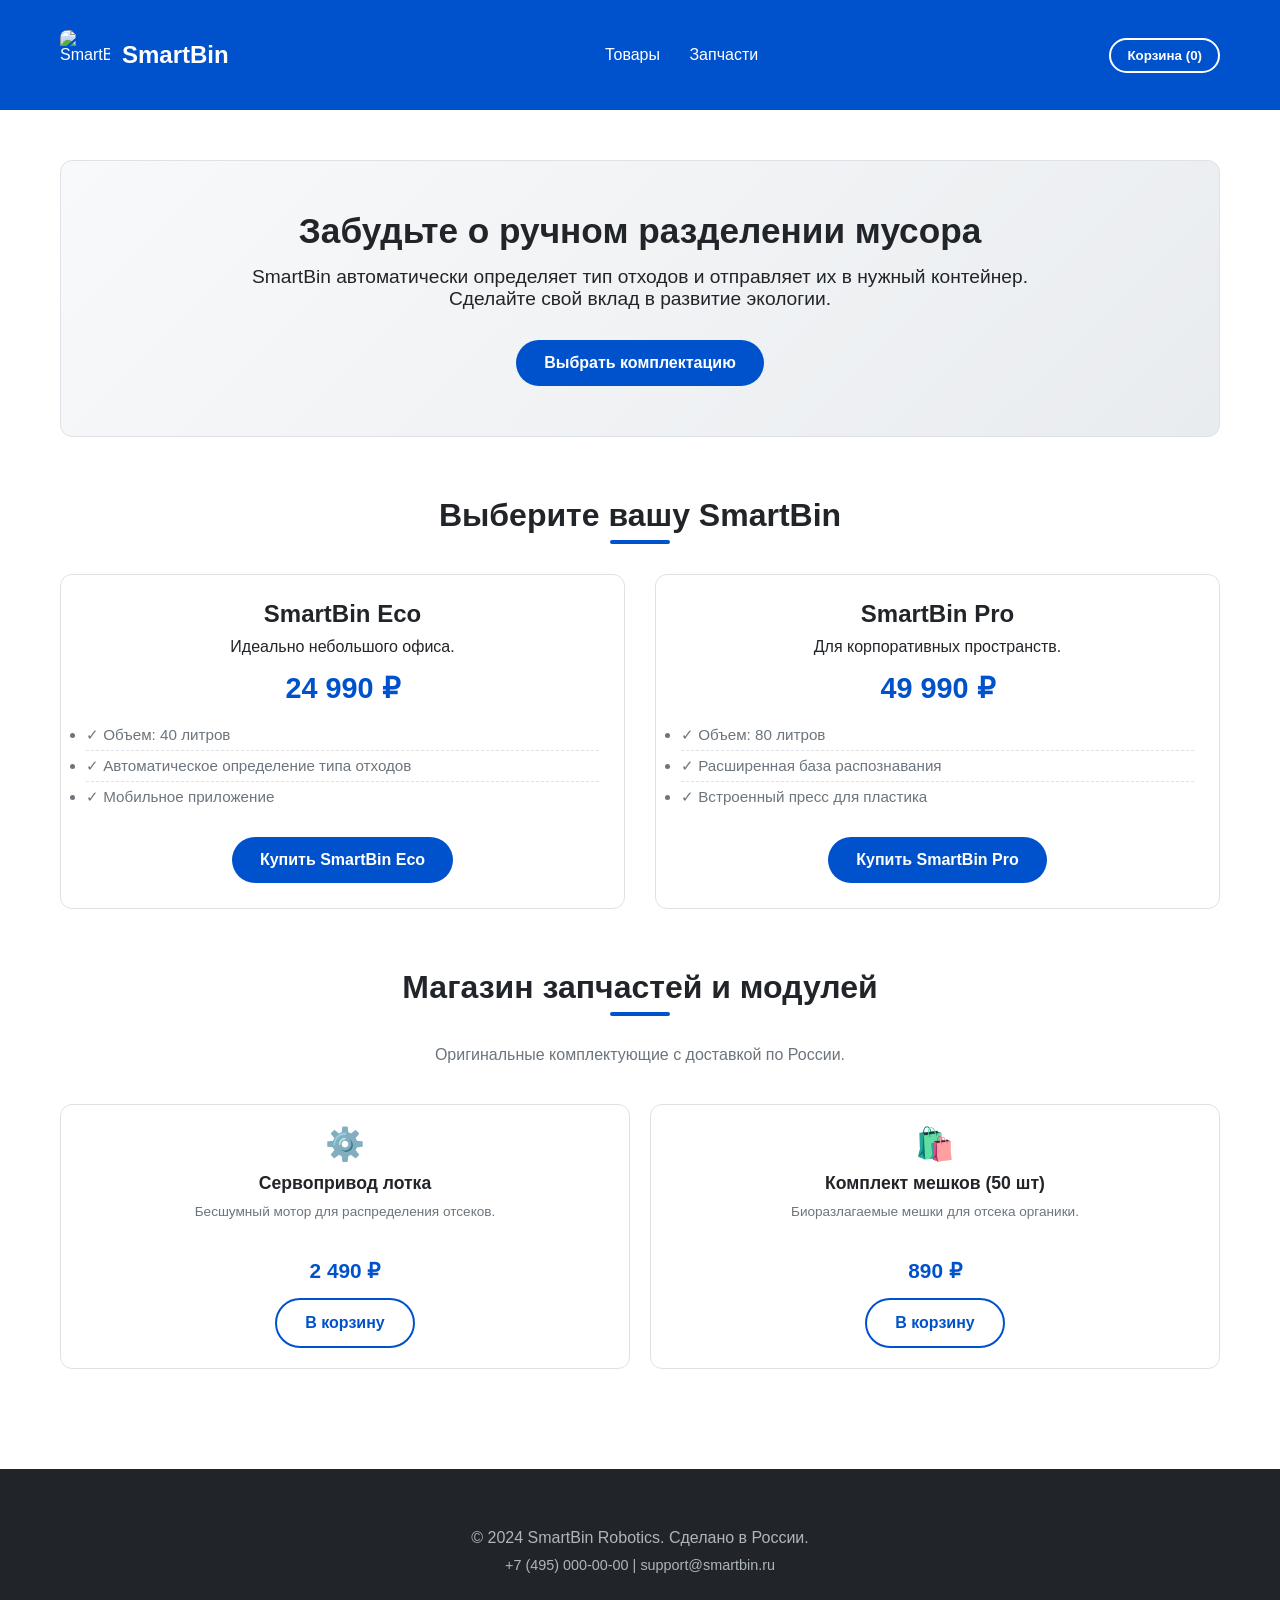
==== index.html @ 67f61b19 "Update index.html" ====
<!DOCTYPE html>
<html lang="ru">
<head>
    <meta charset="UTF-8">
    <meta name="viewport" content="width=device-width, initial-scale=1.0">
    <title>SmartBin — Умная мусорка с автоматической сортировкой</title>
    <style>
        :root {
            --primary: #0052cc;
            --primary-dark: #003a8c;
            --bg-light: #f8f9fa;
            --text-dark: #212529;
            --text-muted: #6c757d;
            --border: #dee2e6;
            --radius: 12px;
            --danger: #dc3545;
        }

        * { box-sizing: border-box; margin: 0; padding: 0; }
        body { font-family: -apple-system, BlinkMacSystemFont, "Segoe UI", Roboto, sans-serif; background-color: #fff; color: var(--text-dark); }
        .container { max-width: 1200px; margin: 0 auto; padding: 20px; }
        
        header { background-color: var(--primary); color: white; padding: 10px 0; position: sticky; top: 0; z-index: 100; }
        header .header-inner { display: flex; justify-content: space-between; align-items: center; }
        header h1 { font-size: 1.5rem; margin: 0; }
        .nav-links a { color: white; text-decoration: none; margin-left: 25px; font-weight: 500; transition: opacity 0.3s; }
        .nav-links a:hover { opacity: 0.8; }
        .btn-cart { background: none; border: 2px solid white; color: white; padding: 8px 16px; border-radius: 50px; cursor: pointer; font-weight: bold; }
        .btn-cart:hover { background: rgba(255,255,255,0.1); }

        .hero { background: linear-gradient(135deg, var(--bg-light) 0%, #e9ecef 100%); border-radius: var(--radius); padding: 50px 30px; text-align: center; margin: 30px 0; border: 1px solid var(--border); }
        .hero h2 { font-size: 2.2rem; margin-bottom: 15px; }
        .hero p { font-size: 1.2rem; color: var(--text-dark); max-width: 800px; margin: 0 auto 30px; }

        .btn { display: inline-block; padding: 14px 28px; background-color: var(--primary); color: white; text-decoration: none; border-radius: 50px; font-weight: bold; font-size: 1rem; transition: background-color 0.3s; border: none; cursor: pointer; }
        .btn:hover { background-color: var(--primary-dark); }
        .btn-outline { background-color: transparent; border: 2px solid var(--primary); color: var(--primary); }
        .btn-outline:hover { background-color: var(--primary); color: white; }

        .section-title { text-align: center; font-size: 2rem; margin: 60px 0 40px; position: relative; }
        .section-title::after { content: ''; position: absolute; bottom: -10px; left: 50%; transform: translateX(-50%); width: 60px; height: 4px; background-color: var(--primary); border-radius: 2px; }

        .products-grid { display: grid; grid-template-columns: repeat(auto-fit, minmax(300px, 1fr)); gap: 30px; }
        .product-card { border: 1px solid var(--border); border-radius: var(--radius); padding: 25px; text-align: center; transition: transform 0.3s, box-shadow 0.3s; background-color: #fff; }
        .product-card:hover { transform: translateY(-5px); box-shadow: 0 10px 20px rgba(0,0,0,0.08); }
        .product-card h3 { font-size: 1.5rem; margin-bottom: 10px; color: var(--text-dark); }
        .price { font-size: 1.8rem; font-weight: bold; color: var(--primary); margin: 15px 0; }
        .features { text-align: left; margin-bottom: 25px; color: var(--text-muted); }
        .features li { padding: 6px 0; border-bottom: 1px dashed var(--border); font-size: 0.95rem; }
        .features li:last-child { border-bottom: none; }

        .parts-grid { display: grid; grid-template-columns: repeat(auto-fit, minmax(200px, 1fr)); gap: 20px; margin-top: 20px; }
        .part-item { border: 1px solid var(--border); border-radius: var(--radius); padding: 20px; text-align: center; background-color: #fff; transition: transform 0.3s; }
        .part-item:hover { transform: translateY(-3px); }
        .part-item h4 { font-size: 1.1rem; margin-bottom: 10px; color: var(--text-dark); }
        .part-item p { font-size: 0.85rem; color: var(--text-muted); min-height: 40px; }
        .part-item .price { font-size: 1.3rem; margin: 15px 0; }

        /* --- СТИЛИ КОРЗИНЫ --- */
        .cart-overlay { position: fixed; top: 0; left: 0; width: 100%; height: 100%; background: rgba(0,0,0,0.6); backdrop-filter: blur(5px); display: none; align-items: center; justify-content: center; z-index: 2000; padding: 20px; }
        .cart-modal { background: #fff; width: 100%; max-width: 900px; border-radius: var(--radius); max-height: 90vh; overflow-y: auto; display: flex; flex-direction: column; }
        .cart-header { display: flex; justify-content: space-between; align-items: center; padding: 20px 30px; border-bottom: 1px solid var(--border); }
        .cart-header h2 { margin: 0; font-size: 1.5rem; }
        .close-cart { background: none; border: none; font-size: 1.8rem; cursor: pointer; color: var(--text-muted); line-height: 1; }

        .cart-items { padding: 0 30px; }
        .cart-item { display: flex; align-items: center; padding: 20px 0; border-bottom: 1px solid var(--border); gap: 20px; }
        .item-image { width: 70px; height: 70px; background: var(--bg-light); border-radius: 8px; flex-shrink: 0; display: flex; align-items: center; justify-content: center; font-size: 1.5rem; }
        .item-details { flex-grow: 1; min-width: 0; }
        .item-title { font-size: 1.1rem; font-weight: 600; margin-bottom: 5px; color: var(--text-dark); }
        .item-controls { display: flex; align-items: center; gap: 10px; margin-top: 10px; }
        .qty-btn { width: 30px; height: 30px; border: 1px solid var(--border); background: #fff; border-radius: 50%; cursor: pointer; font-size: 1.1rem; }
        .qty-input { width: 50px; text-align: center; border: 1px solid var(--border); border-radius: 6px; padding: 5px; }
        .item-price { font-weight: bold; font-size: 1.1rem; min-width: 100px; text-align: right; flex-shrink: 0; }
        .remove-btn { background: none; border: none; color: var(--danger); cursor: pointer; font-size: 0.9rem; margin-left: auto; padding: 0; }

        .cart-footer { padding: 25px 30px; border-top: 1px solid var(--border); display: flex; flex-direction: column; gap: 15px; }
        .summary-row { display: flex; justify-content: space-between; font-size: 1.1rem; }
        .summary-row.total { font-size: 1.4rem; font-weight: bold; color: var(--text-dark); border-top: 2px solid var(--border); padding-top: 15px; margin-top: 10px; }
        .btn-checkout { width: 100%; padding: 15px; background-color: var(--primary); color: white; border: none; border-radius: var(--radius); font-size: 1.1rem; font-weight: bold; cursor: pointer; }
        .btn-checkout:hover { background-color: var(--primary-dark); }
        .btn-checkout:disabled { background-color: #adb5bd; cursor: not-allowed; }

        .empty-cart { text-align: center; padding: 40px 20px; color: var(--text-muted); }
        .empty-cart svg { width: 60px; height: 60px; margin-bottom: 15px; opacity: 0.5; }

        footer { background-color: var(--text-dark); color: #adb5bd; text-align: center; padding: 40px 20px; margin-top: 80px; }

        @media (max-width: 768px) {
            .header-inner { flex-wrap: wrap; gap: 15px; }
            .nav-links a { margin: 0 10px; }
            .hero { padding: 30px 20px; }
            .products-grid, .parts-grid { grid-template-columns: 1fr; }
            .cart-item { flex-wrap: wrap; gap: 15px; }
            .item-image { width: 60px; height: 60px; }
            .cart-modal { max-height: 95vh; }
        }
    </style>
</head>
<body>

<header>
    <div class="container header-inner">
        <!-- ЛОГОТИП В ФОРМАТЕ BASE64 -->
        <div style="display: flex; align-items: center; gap: 12px;">
            <img src="https://giga.chat/files/public/generated/6cb60b46-aaec-4e21-b645-a7c2586ebad1" alt="SmartBin" style="width: 50px; height: 50px; border-radius: 8px;">
            <h1 style="margin: 0; font-size: 1.5rem;">SmartBin</h1>
        </div>
        
        <nav class="nav-links">
            <a href="#products">Товары</a>
            <a href="#parts">Запчасти</a>
        </nav>
        <button class="btn-cart" id="openCartBtn">Корзина (<span id="cartCounter">0</span>)</button>
    </div>
</header>

<main class="container">
    <section class="hero">
        <h2>Забудьте о ручном разделении мусора</h2>
        <p>SmartBin автоматически определяет тип отходов и отправляет их в нужный контейнер. Сделайте свой вклад в развитие экологии.</p>
        <a href="#products" class="btn">Выбрать комплектацию</a>
    </section>

    <section id="products">
        <h2 class="section-title">Выберите вашу SmartBin</h2>
        <div class="products-grid">
            <div class="product-card">
                <h3>SmartBin Eco</h3>
                <p>Идеально небольшого офиса.</p>
                <div class="price">24 990 ₽</div>
                <ul class="features">
                    <li>✓ Объем: 40 литров</li>
                    <li>✓ Автоматическое определение типа отходов</li>
                    <li>✓ Мобильное приложение</li>
                </ul>
                <button class="btn" onclick="addToCart('SmartBin Eco')">Купить SmartBin Eco</button>
            </div>

            <div class="product-card">
                <h3>SmartBin Pro</h3>
                <p>Для корпоративных пространств.</p>
                <div class="price">49 990 ₽</div>
                <ul class="features">
                    <li>✓ Объем: 80 литров</li>
                    <li>✓ Расширенная база распознавания</li>
                    <li>✓ Встроенный пресс для пластика</li>
                </ul>
                <button class="btn" onclick="addToCart('SmartBin Pro')">Купить SmartBin Pro</button>
            </div>
        </div>
    </section>

    <section id="parts">
        <h2 class="section-title">Магазин запчастей и модулей</h2>
        <p style="text-align: center; margin-bottom: 40px; color: var(--text-muted);">Оригинальные комплектующие с доставкой по России.</p>
        <div class="parts-grid">
            <div class="part-item">
                <div style="font-size: 2rem; margin-bottom: 10px;">⚙️</div>
                <h4>Сервопривод лотка</h4>
                <p>Бесшумный мотор для распределения отсеков.</p>
                <div class="price">2 490 ₽</div>
                <button class="btn btn-outline" onclick="addToCart('Сервопривод лотка')">В корзину</button>
            </div>

            <div class="part-item">
                <div style="font-size: 2rem; margin-bottom: 10px;">🛍️</div>
                <h4>Комплект мешков (50 шт)</h4>
                <p>Биоразлагаемые мешки для отсека органики.</p>
                <div class="price">890 ₽</div>
                <button class="btn btn-outline" onclick="addToCart('Комплект мешков (50 шт)')">В корзину</button>
            </div>
        </div>
    </section>
</main>

<!-- Модальное окно корзины -->
<div class="cart-overlay" id="cartOverlay">
    <div class="cart-modal">
        <div class="cart-header">
            <h2>🛒 Ваша корзина</h2>
            <button class="close-cart" id="closeCartBtn">&times;</button>
        </div>
        
        <div id="cartBody">
            <div id="emptyState" class="empty-cart" style="display: none;">
                <svg viewBox="0 0 24 24" fill="none" stroke="currentColor" stroke-width="2">
                    <circle cx="9" cy="21" r="1"></circle>
                    <circle cx="20" cy="21" r="1"></circle>
                    <path d="M1 1h4l2.68 13.39a2 2 0 0 0 2 1.61h9.72a2 2 0 0 0 2-1.61L23 6H6"></path>
                </svg>
                <p>Ваша корзина пуста</p>
            </div>
            <div id="cartItemsContainer"></div>
        </div>

        <div class="cart-footer">
            <div class="summary-row">
                <span>Итого:</span>
                <span id="summaryTotal">0 ₽</span>
            </div>
            <button id="checkoutBtn" class="btn-checkout" disabled onclick="goToCheckout()">Перейти к оплате</button>
        </div>
    </div>
</div>

<footer>
    <div class="container">
        <p>&copy; 2024 SmartBin Robotics. Сделано в России.</p>
        <p style="margin-top: 10px; font-size: 0.9rem;">
            <a href="tel:+74950000000" style="color: #adb5bd; text-decoration: none;">+7 (495) 000-00-00</a> | 
            <a href="mailto:support@smartbin.ru" style="color: #adb5bd; text-decoration: none;">support@smartbin.ru</a>
        </p>
    </div>
</footer>

<script>
    // --- БАЗА ДАННЫХ ТОВАРОВ ---
    const productsDB = {
        "SmartBin Eco": { price: 24990 },
        "SmartBin Pro": { price: 49990 },
        "Камера распознавания": { price: 4990 },
        "Сервопривод лотка": { price: 2490 },
        "Комплект мешков (50 шт)": { price: 890 },
        "Wi-Fi / Bluetooth модуль": { price: 1990 }
    };

    // --- ЛОГИКА КОРЗИНЫ ---
    let cart = [];
    const cartCounter = document.getElementById('cartCounter');
    const cartOverlay = document.getElementById('cartOverlay');
    const closeCartBtn = document.getElementById('closeCartBtn');
    const openCartBtn = document.getElementById('openCartBtn');
    const cartItemsContainer = document.getElementById('cartItemsContainer');
    const summaryTotal = document.getElementById('summaryTotal');
    const checkoutBtn = document.getElementById('checkoutBtn');
    const emptyState = document.getElementById('emptyState');

    function renderCart() {
        let totalPrice = 0;
        cartItemsContainer.innerHTML = '';

        if (cart.length === 0) {
            emptyState.style.display = 'block';
            checkoutBtn.disabled = true;
        } else {
            emptyState.style.display = 'none';
            checkoutBtn.disabled = false;

            cart.forEach(item => {
                const productInfo = productsDB[item.name];
                const lineTotal = item.qty * productInfo.price;
                totalPrice += lineTotal;

                cartItemsContainer.innerHTML += `
                    <div class="cart-item">
                        <div class="item-image">📦</div>
                        <div class="item-details">
                            <div class="item-title">${item.name}</div>
                            <div class="item-controls">
                                <button class="qty-btn" onclick="changeQty('${item.name}', -1)">−</button>
                                <input type="number" class="qty-input" value="${item.qty}" min="1" onchange="changeQty('${item.name}', 0, this.value)">
                                <button class="qty-btn" onclick="changeQty('${item.name}', 1)">+</button>
                                <button class="remove-btn" onclick="removeFromCart('${item.name}')">Удалить</button>
                            </div>
                        </div>
                        <div class="item-price">${lineTotal.toLocaleString()} ₽</div>
                    </div>
                `;
            });
        }

        summaryTotal.textContent = totalPrice.toLocaleString() + ' ₽';
        cartCounter.textContent = cart.reduce((sum, item) => sum + item.qty, 0);
    }

    function addToCart(productName) {
        const existingItem = cart.find(i => i.name === productName);
        if (existingItem) {
            existingItem.qty += 1;
        } else {
            cart.push({ name: productName, qty: 1 });
        }
        renderCart();
    }

    function changeQty(name, delta, newValue) {
        const item = cart.find(i => i.name === name);
        if (!item) return;
        if (newValue !== undefined) {
            item.qty = parseInt(newValue);
        } else {
            item.qty += delta;
        }
        if (item.qty < 1) removeFromCart(name);
        else renderCart();
    }

    function removeFromCart(name) {
        cart = cart.filter(i => i.name !== name);
        renderCart();
    }

    function goToCheckout() {
        alert('Переход на страницу оплаты. В реальном проекте здесь откроется платежный шлюз.');
        // window.location.href = '/payment';
    }

    // --- УПРАВЛЕНИЕ МОДАЛЬНЫМ ОКНОМ ---
    openCartBtn.addEventListener('click', () => {
        renderCart();
        cartOverlay.style.display = 'flex';
    });
    closeCartBtn.addEventListener('click', () => {
        cartOverlay.style.display = 'none';
    });
    cartOverlay.addEventListener('click', (e) => {
        if (e.target === cartOverlay) cartOverlay.style.display = 'none';
    });

    // --- ПЛАВНАЯ ПРОКРУТКА ---
    document.querySelectorAll('a[href^="#"]').forEach(anchor => {
        anchor.addEventListener('click', function (e) {
            e.preventDefault();
            const target = document.querySelector(this.getAttribute('href'));
            target.scrollIntoView({ behavior: 'smooth' });
        });
    });
</script>

</body>
</html>
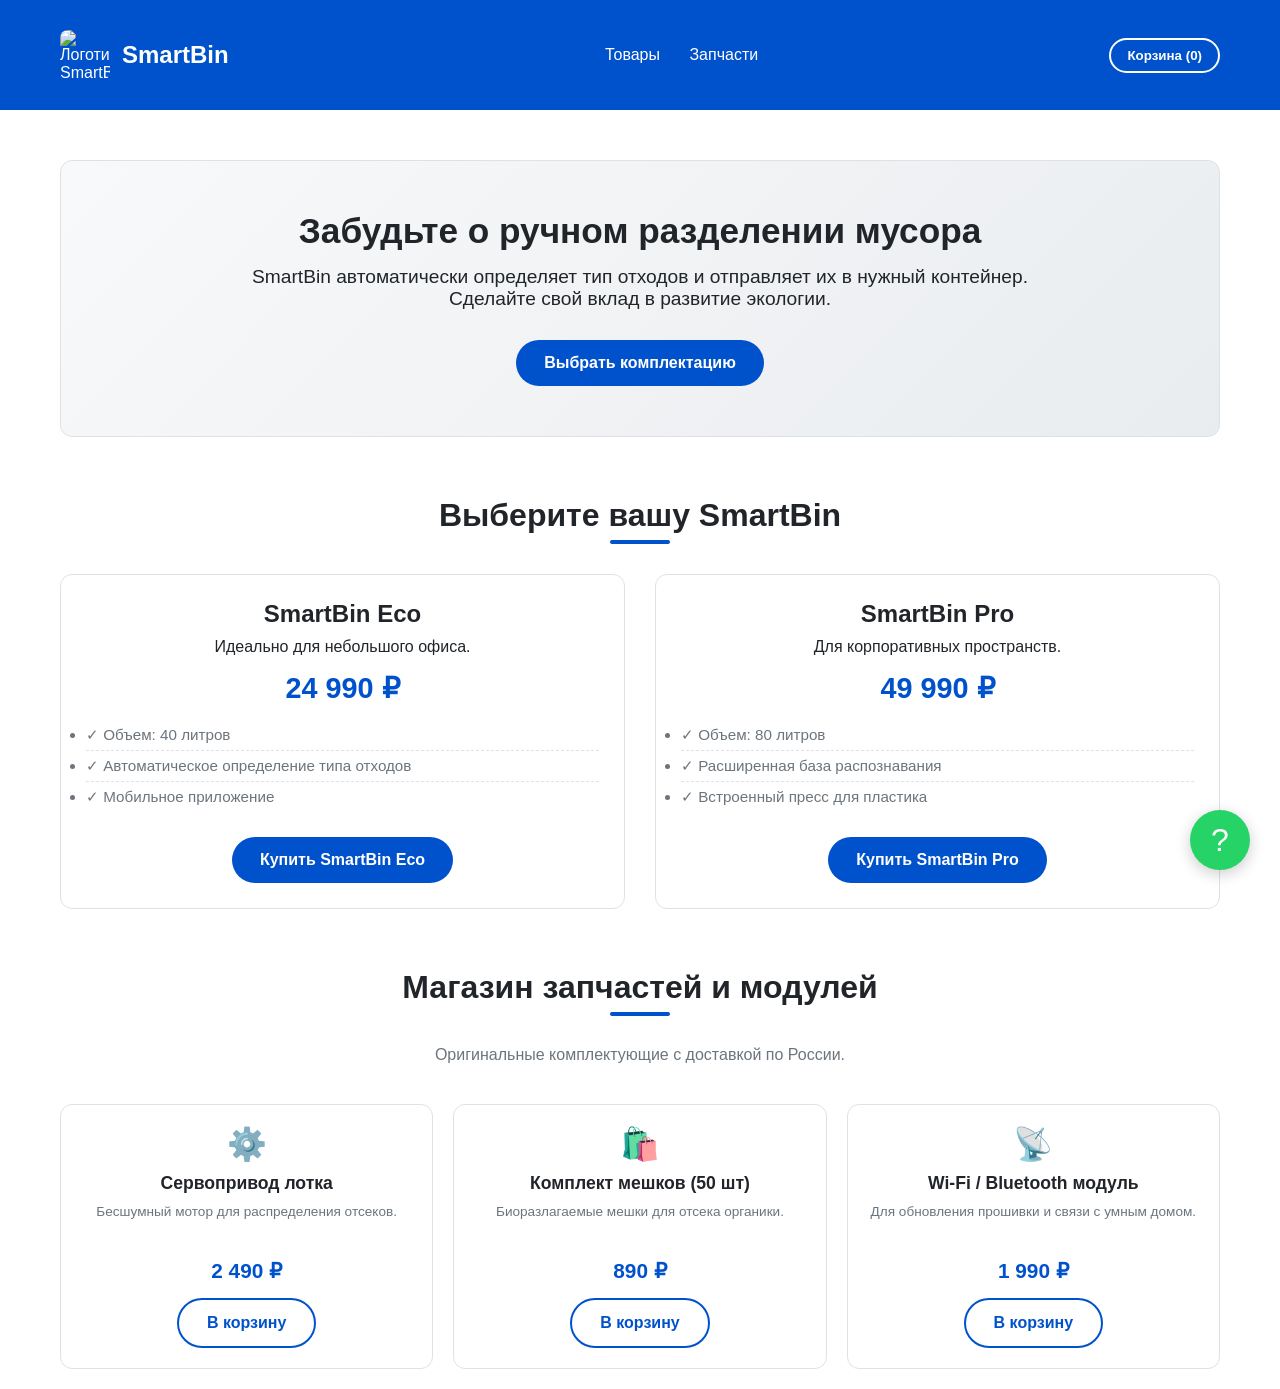
==== commit 3ceaff16: "Update index.html" ====
--- a/index.html
+++ b/index.html
@@ -4,6 +4,8 @@
     <meta charset="UTF-8">
     <meta name="viewport" content="width=device-width, initial-scale=1.0">
     <title>SmartBin — Умная мусорка с автоматической сортировкой</title>
+    <meta name="description" content="SmartBin автоматически определяет тип отходов и отправляет их в нужный контейнер. Умные урны для офиса, производства и дома. Сделано в России.">
+    
     <style>
         :root {
             --primary: #0052cc;
@@ -14,6 +16,7 @@
             --border: #dee2e6;
             --radius: 12px;
             --danger: #dc3545;
+            --support-bg: #25d366; /* Зеленый для поддержки (WhatsApp/Telegram стиль) */
         }
 
         * { box-sizing: border-box; margin: 0; padding: 0; }
@@ -84,7 +87,91 @@
         .empty-cart { text-align: center; padding: 40px 20px; color: var(--text-muted); }
         .empty-cart svg { width: 60px; height: 60px; margin-bottom: 15px; opacity: 0.5; }
 
-        footer { background-color: var(--text-dark); color: #adb5bd; text-align: center; padding: 40px 20px; margin-top: 80px; }
+        /* --- СТИЛИ ОПРОСНИКА --- */
+        .survey-option {
+            display: flex;
+            align-items: center;
+            padding: 12px 0;
+            cursor: pointer;
+            border-radius: 8px;
+            transition: background-color 0.2s;
+        }
+        .survey-option:hover {
+            background-color: var(--bg-light);
+        }
+        .survey-option input[type="radio"] {
+            margin-right: 12px;
+            width: 18px;
+            height: 18px;
+        }
+        .survey-option span {
+            font-size: 1rem;
+            color: var(--text-dark);
+        }
+
+        /* --- СТИЛИ ПОДДЕРЖКИ --- */
+        .support-btn {
+            position: fixed;
+            bottom: 30px;
+            right: 30px;
+            background-color: var(--support-bg);
+            color: white;
+            border: none;
+            width: 60px;
+            height: 60px;
+            border-radius: 50%;
+            box-shadow: 0 4px 15px rgba(0, 0, 0, 0.2);
+            cursor: pointer;
+            font-size: 2rem;
+            display: flex;
+            align-items: center;
+            justify-content: center;
+            z-index: 3000;
+            transition: transform 0.3s, box-shadow 0.3s;
+        }
+        .support-btn:hover {
+            transform: scale(1.1);
+            box-shadow: 0 6px 20px rgba(0, 0, 0, 0.3);
+        }
+
+        .support-overlay { 
+            position: fixed; top: 0; left: 0; width: 100%; height: 100%; 
+            background: rgba(0,0,0,0.6); backdrop-filter: blur(5px); 
+            display: none; align-items: center; justify-content: center; 
+            z-index: 4000; padding: 20px;
+        }
+        .support-modal { 
+            background: #fff; width: 100%; max-width: 400px; 
+            height: 600px; border-radius: var(--radius); 
+            display: flex; flex-direction: column; 
+            box-shadow: 0 10px 30px rgba(0,0,0,0.3);
+            overflow: hidden;
+        }
+        .support-header { 
+            background-color: var(--support-bg); color: white; 
+            padding: 15px 20px; display: flex; justify-content: space-between; align-items: center;
+        }
+        .support-header h2 { margin: 0; font-size: 1.2rem; }
+        .close-support { background: none; border: none; color: white; font-size: 1.5rem; cursor: pointer; }
+        .support-body { flex-grow: 1; padding: 20px; background-color: #f0f2f5; overflow-y: auto; display: flex; flex-direction: column; gap: 15px; }
+        .message { 
+            max-width: 80%; padding: 12px 16px; border-radius: 18px; 
+            font-size: 0.95rem; line-height: 1.4; 
+        }
+        .message.bot { align-self: flex-start; background-color: #e9ecef; color: var(--text-dark); border-bottom-left-radius: 4px; }
+        .message.user { align-self: flex-end; background-color: var(--primary); color: white; border-bottom-right-radius: 4px; }
+        .support-footer { padding: 15px 20px; border-top: 1px solid var(--border); display: flex; gap: 10px; }
+        .support-input { 
+            flex-grow: 1; border: 1px solid var(--border); border-radius: 20px; 
+            padding: 10px 15px; font-size: 1rem; 
+        }
+        .support-input:focus { outline: none; border-color: var(--primary); }
+        .support-send { 
+            width: 40px; height: 40px; border: none; border-radius: 50%; 
+            background-color: var(--primary); color: white; cursor: pointer; 
+            display: flex; align-items: center; justify-content: center;
+        }
+        .support-send:hover { background-color: var(--primary-dark); }
 
         @media (max-width: 768px) {
             .header-inner { flex-wrap: wrap; gap: 15px; }
@@ -94,6 +181,8 @@
             .cart-item { flex-wrap: wrap; gap: 15px; }
             .item-image { width: 60px; height: 60px; }
             .cart-modal { max-height: 95vh; }
+            .support-btn { bottom: 15px; right: 15px; width: 55px; height: 55px; font-size: 1.8rem; }
+            .support-modal { height: 85vh; }
         }
     </style>
 </head>
@@ -103,7 +192,7 @@
     <div class="container header-inner">
         <!-- ЛОГОТИП В ФОРМАТЕ BASE64 -->
         <div style="display: flex; align-items: center; gap: 12px;">
-            <img src="https://giga.chat/files/public/generated/6cb60b46-aaec-4e21-b645-a7c2586ebad1" alt="SmartBin" style="width: 50px; height: 50px; border-radius: 8px;">
+            <img src="https://giga.chat/files/public/generated/6cb60b46-aaec-4e21-b645-a7c2586ebad1" alt="Логотип SmartBin" style="width: 50px; height: 50px; border-radius: 8px;">
             <h1 style="margin: 0; font-size: 1.5rem;">SmartBin</h1>
         </div>
         
@@ -127,7 +216,7 @@
         <div class="products-grid">
             <div class="product-card">
                 <h3>SmartBin Eco</h3>
-                <p>Идеально небольшого офиса.</p>
+                <p>Идеально для небольшого офиса.</p>
                 <div class="price">24 990 ₽</div>
                 <ul class="features">
                     <li>✓ Объем: 40 литров</li>
@@ -170,6 +259,14 @@
                 <div class="price">890 ₽</div>
                 <button class="btn btn-outline" onclick="addToCart('Комплект мешков (50 шт)')">В корзину</button>
             </div>
+
+            <div class="part-item">
+                <div style="font-size: 2rem; margin-bottom: 10px;">📡</div>
+                <h4>Wi-Fi / Bluetooth модуль</h4>
+                <p>Для обновления прошивки и связи с умным домом.</p>
+                <div class="price">1 990 ₽</div>
+                <button class="btn btn-outline" onclick="addToCart('Wi-Fi / Bluetooth модуль')">В корзину</button>
+            </div>
         </div>
     </section>
 </main>
@@ -204,22 +301,73 @@
     </div>
 </div>
 
-<footer>
-    <div class="container">
-        <p>&copy; 2024 SmartBin Robotics. Сделано в России.</p>
-        <p style="margin-top: 10px; font-size: 0.9rem;">
-            <a href="tel:+74950000000" style="color: #adb5bd; text-decoration: none;">+7 (495) 000-00-00</a> | 
-            <a href="mailto:support@smartbin.ru" style="color: #adb5bd; text-decoration: none;">support@smartbin.ru</a>
-        </p>
+<!-- Модальное окно опросника -->
+<div class="cart-overlay" id="surveyOverlay">
+    <div class="cart-modal" style="max-width: 500px;">
+        <div class="cart-header">
+            <h2>📝 Помогите нам стать лучше</h2>
+            <button class="close-cart" id="closeSurveyBtn">&times;</button>
+        </div>
+        
+        <div class="cart-body" style="padding: 20px 30px;">
+            <p style="font-size: 1rem; color: var(--text-dark); margin-bottom: 20px;">
+                Для какой среды вы подбираете SmartBin?
+            </p>
+            <form id="surveyForm">
+                <label class="survey-option">
+                    <input type="radio" name="surveyTarget" value="office" checked>
+                    <span>Офис или коворкинг</span>
+                </label>
+                <label class="survey-option">
+                    <input type="radio" name="surveyTarget" value="cafe">
+                    <span>Кафе, ресторан или фудкорт</span>
+                </label>
+                <label class="survey-option">
+                    <input type="radio" name="surveyTarget" value="factory">
+                    <span>Производственный цех или склад</span>
+                </label>
+                <label class="survey-option">
+                    <input type="radio" name="surveyTarget" value="home">
+                    <span>Частный дом или квартира</span>
+                </label>
+            </form>
+        </div>
+
+        <div class="cart-footer">
+            <button id="submitSurveyBtn" class="btn-checkout">Отправить</button>
+        </div>
     </div>
-</footer>
+</div>
+
+<!-- Модальное окно поддержки -->
+<div class="support-overlay" id="supportOverlay">
+    <div class="support-modal">
+        <div class="support-header">
+            <h2>💬 Поддержка SmartBin</h2>
+            <button class="close-support" id="closeSupportBtn">&times;</button>
+        </div>
+        
+        <div class="support-body" id="supportChat">
+            <!-- Сообщения будут добавляться сюда через JS -->
+            <div class="message bot">Здравствуйте! Задайте ваш вопрос, и мы поможем подобрать оборудование.</div>
+        </div>
+        
+        <div class="support-footer">
+            <input type="text" id="supportInput" class="support-input" placeholder="Введите сообщение...">
+            <button id="supportSendBtn" class="support-send">→</button>
+        </div>
+    </div>
+</div>
+
+<!-- Кнопка поддержки -->
+<button class="support-btn" id="supportBtn" aria-label="Открыть чат поддержки">?</button>
 
 <script>
+document.addEventListener('DOMContentLoaded', function() {
     // --- БАЗА ДАННЫХ ТОВАРОВ ---
     const productsDB = {
         "SmartBin Eco": { price: 24990 },
         "SmartBin Pro": { price: 49990 },
-        "Камера распознавания": { price: 4990 },
         "Сервопривод лотка": { price: 2490 },
         "Комплект мешков (50 шт)": { price: 890 },
         "Wi-Fi / Bluetooth модуль": { price: 1990 }
@@ -288,7 +436,12 @@
         const item = cart.find(i => i.name === name);
         if (!item) return;
         if (newValue !== undefined) {
-            item.qty = parseInt(newValue);
+            const val = parseInt(newValue);
+            if (isNaN(val) || val < 1) {
+                removeFromCart(name);
+                return;
+            }
+            item.qty = val;
         } else {
             item.qty += delta;
         }
@@ -303,10 +456,8 @@
 
     function goToCheckout() {
         alert('Переход на страницу оплаты. В реальном проекте здесь откроется платежный шлюз.');
-        // window.location.href = '/payment';
-    }
-
-    // --- УПРАВЛЕНИЕ МОДАЛЬНЫМ ОКНОМ ---
+    }
+
     openCartBtn.addEventListener('click', () => {
         renderCart();
         cartOverlay.style.display = 'flex';
@@ -316,6 +467,83 @@
     });
     cartOverlay.addEventListener('click', (e) => {
         if (e.target === cartOverlay) cartOverlay.style.display = 'none';
+    });
+
+    // --- ЛОГИКА ОПРОСНИКА ---
+    const surveyOverlay = document.getElementById('surveyOverlay');
+    const closeSurveyBtn = document.getElementById('closeSurveyBtn');
+    const submitSurveyBtn = document.getElementById('submitSurveyBtn');
+    const surveyForm = document.getElementById('surveyForm');
+
+    function openSurvey() {
+        if (cartOverlay.style.display === 'flex') return;
+        surveyOverlay.style.display = 'flex';
+    }
+    function closeSurvey() {
+        surveyOverlay.style.display = 'none';
+    }
+
+    submitSurveyBtn.addEventListener('click', () => {
+        const selected = surveyForm.querySelector('input[type="radio"]:checked').value;
+        alert(`Спасибо! Вы выбрали: ${getSurveyLabel(selected)}. Мы подготовим для вас спецпредложение.`);
+        closeSurvey();
+    });
+    closeSurveyBtn.addEventListener('click', closeSurvey);
+    surveyOverlay.addEventListener('click', (e) => {
+        if (e.target === surveyOverlay) closeSurvey();
+    });
+
+    function getSurveyLabel(value) {
+        const map = { office: 'Офис', cafe: 'Ресторан', factory: 'Производство', home: 'Дом' };
+        return map[value] || 'Неизвестно';
+    }
+
+    // --- ЛОГИКА ПОДДЕРЖКИ ---
+    const supportBtn = document.getElementById('supportBtn');
+    const supportOverlay = document.getElementById('supportOverlay');
+    const closeSupportBtn = document.getElementById('closeSupportBtn');
+    const supportChat = document.getElementById('supportChat');
+    const supportInput = document.getElementById('supportInput');
+    const supportSendBtn = document.getElementById('supportSendBtn');
+
+    function openSupport() {
+        if (cartOverlay.style.display === 'flex' || surveyOverlay.style.display === 'flex') return;
+        supportOverlay.style.display = 'flex';
+        supportInput.focus();
+    }
+    function closeSupport() {
+        supportOverlay.style.display = 'none';
+    }
+
+    function addMessage(text, sender) {
+        const msgDiv = document.createElement('div');
+        msgDiv.classList.add('message', sender);
+        msgDiv.textContent = text;
+        supportChat.appendChild(msgDiv);
+        supportChat.scrollTop = supportChat.scrollHeight; // Автоматическая прокрутка вниз
+    }
+
+    function sendSupportMessage() {
+        const text = supportInput.value.trim();
+        if (!text) return;
+        
+        addMessage(text, 'user');
+        supportInput.value = '';
+
+        // Имитация ответа оператора (задержка 1.5 секунды)
+        setTimeout(() => {
+            addMessage('Здравствуйте! Спасибо за обращение. Ваш запрос передан специалистам. Мы ответим вам в течение 5 минут.', 'bot');
+        }, 1500);
+    }
+
+    supportSendBtn.addEventListener('click', sendSupportMessage);
+    supportInput.addEventListener('keypress', function(e) {
+        if (e.key === 'Enter') sendSupportMessage();
+    });
+    supportBtn.addEventListener('click', openSupport);
+    closeSupportBtn.addEventListener('click', closeSupport);
+    supportOverlay.addEventListener('click', (e) => {
+        if (e.target === supportOverlay) closeSupport();
     });
 
     // --- ПЛАВНАЯ ПРОКРУТКА ---
@@ -326,6 +554,16 @@
             target.scrollIntoView({ behavior: 'smooth' });
         });
     });
+
+    // --- ТАЙМЕР ОПРОСНИКА ---
+    // Показываем опрос через 15 секунд. Чтобы отключить авто-открытие, закомментируйте этот блок.
+    setTimeout(() => {
+        if (!sessionStorage.getItem('surveyShown')) {
+            openSurvey();
+            sessionStorage.setItem('surveyShown', 'true');
+        }
+    }, 15000);
+});
 </script>
 
 </body>
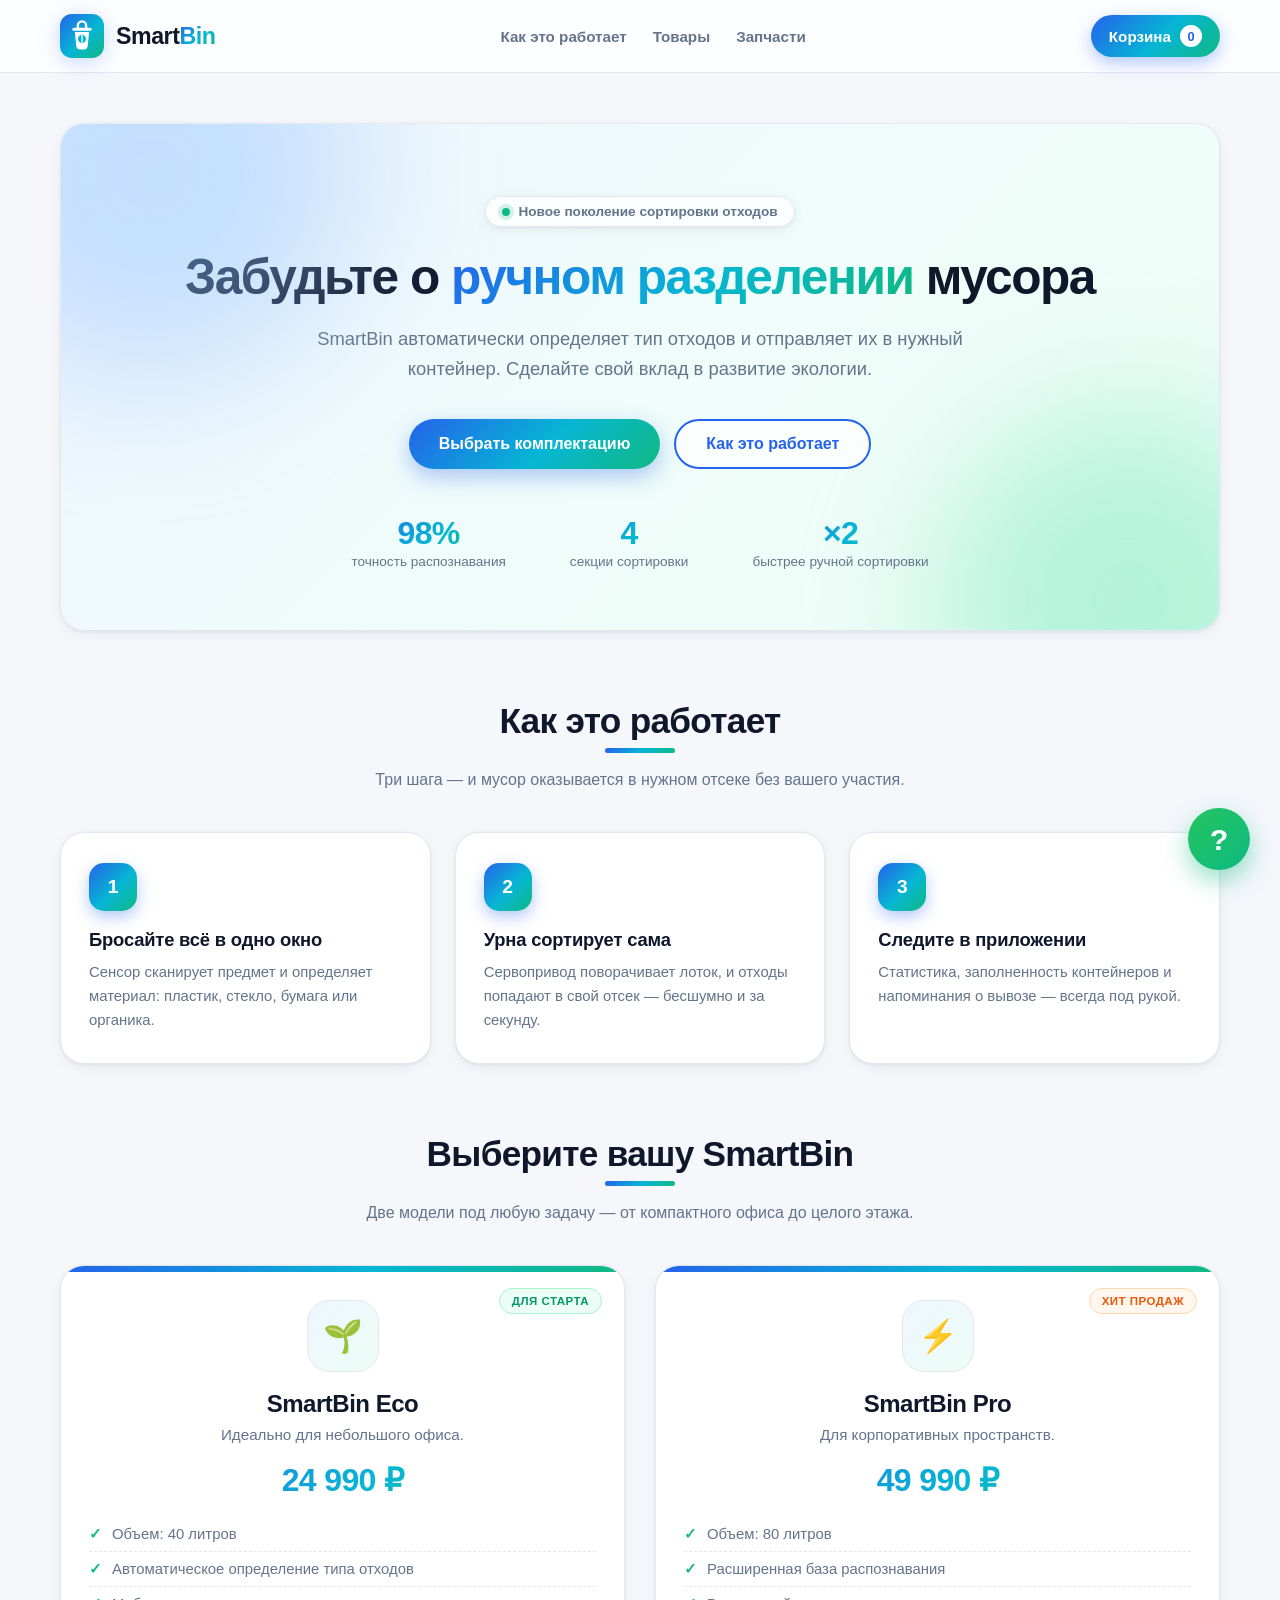
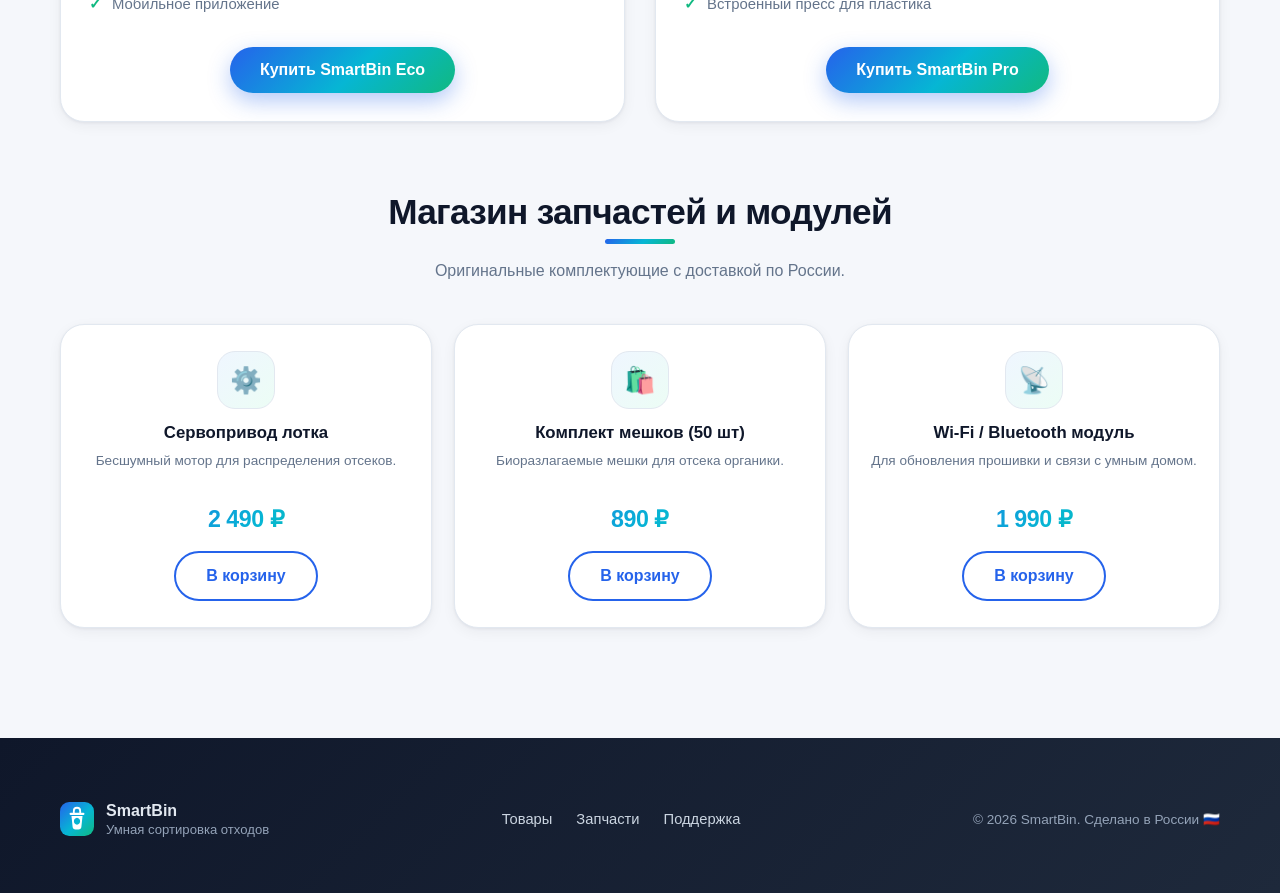
==== commit 13f85d8d: "feat: обновить лендинг до актуальной версии Новая версия страницы (1009 строк): секция «Как это рабо" ====
--- a/index.html
+++ b/index.html
@@ -1,570 +1,1009 @@
-<!DOCTYPE html>
-<html lang="ru">
-<head>
-    <meta charset="UTF-8">
-    <meta name="viewport" content="width=device-width, initial-scale=1.0">
-    <title>SmartBin — Умная мусорка с автоматической сортировкой</title>
-    <meta name="description" content="SmartBin автоматически определяет тип отходов и отправляет их в нужный контейнер. Умные урны для офиса, производства и дома. Сделано в России.">
-    
-    <style>
-        :root {
-            --primary: #0052cc;
-            --primary-dark: #003a8c;
-            --bg-light: #f8f9fa;
-            --text-dark: #212529;
-            --text-muted: #6c757d;
-            --border: #dee2e6;
-            --radius: 12px;
-            --danger: #dc3545;
-            --support-bg: #25d366; /* Зеленый для поддержки (WhatsApp/Telegram стиль) */
-        }
-
-        * { box-sizing: border-box; margin: 0; padding: 0; }
-        body { font-family: -apple-system, BlinkMacSystemFont, "Segoe UI", Roboto, sans-serif; background-color: #fff; color: var(--text-dark); }
-        .container { max-width: 1200px; margin: 0 auto; padding: 20px; }
-        
-        header { background-color: var(--primary); color: white; padding: 10px 0; position: sticky; top: 0; z-index: 100; }
-        header .header-inner { display: flex; justify-content: space-between; align-items: center; }
-        header h1 { font-size: 1.5rem; margin: 0; }
-        .nav-links a { color: white; text-decoration: none; margin-left: 25px; font-weight: 500; transition: opacity 0.3s; }
-        .nav-links a:hover { opacity: 0.8; }
-        .btn-cart { background: none; border: 2px solid white; color: white; padding: 8px 16px; border-radius: 50px; cursor: pointer; font-weight: bold; }
-        .btn-cart:hover { background: rgba(255,255,255,0.1); }
-
-        .hero { background: linear-gradient(135deg, var(--bg-light) 0%, #e9ecef 100%); border-radius: var(--radius); padding: 50px 30px; text-align: center; margin: 30px 0; border: 1px solid var(--border); }
-        .hero h2 { font-size: 2.2rem; margin-bottom: 15px; }
-        .hero p { font-size: 1.2rem; color: var(--text-dark); max-width: 800px; margin: 0 auto 30px; }
-
-        .btn { display: inline-block; padding: 14px 28px; background-color: var(--primary); color: white; text-decoration: none; border-radius: 50px; font-weight: bold; font-size: 1rem; transition: background-color 0.3s; border: none; cursor: pointer; }
-        .btn:hover { background-color: var(--primary-dark); }
-        .btn-outline { background-color: transparent; border: 2px solid var(--primary); color: var(--primary); }
-        .btn-outline:hover { background-color: var(--primary); color: white; }
-
-        .section-title { text-align: center; font-size: 2rem; margin: 60px 0 40px; position: relative; }
-        .section-title::after { content: ''; position: absolute; bottom: -10px; left: 50%; transform: translateX(-50%); width: 60px; height: 4px; background-color: var(--primary); border-radius: 2px; }
-
-        .products-grid { display: grid; grid-template-columns: repeat(auto-fit, minmax(300px, 1fr)); gap: 30px; }
-        .product-card { border: 1px solid var(--border); border-radius: var(--radius); padding: 25px; text-align: center; transition: transform 0.3s, box-shadow 0.3s; background-color: #fff; }
-        .product-card:hover { transform: translateY(-5px); box-shadow: 0 10px 20px rgba(0,0,0,0.08); }
-        .product-card h3 { font-size: 1.5rem; margin-bottom: 10px; color: var(--text-dark); }
-        .price { font-size: 1.8rem; font-weight: bold; color: var(--primary); margin: 15px 0; }
-        .features { text-align: left; margin-bottom: 25px; color: var(--text-muted); }
-        .features li { padding: 6px 0; border-bottom: 1px dashed var(--border); font-size: 0.95rem; }
-        .features li:last-child { border-bottom: none; }
-
-        .parts-grid { display: grid; grid-template-columns: repeat(auto-fit, minmax(200px, 1fr)); gap: 20px; margin-top: 20px; }
-        .part-item { border: 1px solid var(--border); border-radius: var(--radius); padding: 20px; text-align: center; background-color: #fff; transition: transform 0.3s; }
-        .part-item:hover { transform: translateY(-3px); }
-        .part-item h4 { font-size: 1.1rem; margin-bottom: 10px; color: var(--text-dark); }
-        .part-item p { font-size: 0.85rem; color: var(--text-muted); min-height: 40px; }
-        .part-item .price { font-size: 1.3rem; margin: 15px 0; }
-
-        /* --- СТИЛИ КОРЗИНЫ --- */
-        .cart-overlay { position: fixed; top: 0; left: 0; width: 100%; height: 100%; background: rgba(0,0,0,0.6); backdrop-filter: blur(5px); display: none; align-items: center; justify-content: center; z-index: 2000; padding: 20px; }
-        .cart-modal { background: #fff; width: 100%; max-width: 900px; border-radius: var(--radius); max-height: 90vh; overflow-y: auto; display: flex; flex-direction: column; }
-        .cart-header { display: flex; justify-content: space-between; align-items: center; padding: 20px 30px; border-bottom: 1px solid var(--border); }
-        .cart-header h2 { margin: 0; font-size: 1.5rem; }
-        .close-cart { background: none; border: none; font-size: 1.8rem; cursor: pointer; color: var(--text-muted); line-height: 1; }
-
-        .cart-items { padding: 0 30px; }
-        .cart-item { display: flex; align-items: center; padding: 20px 0; border-bottom: 1px solid var(--border); gap: 20px; }
-        .item-image { width: 70px; height: 70px; background: var(--bg-light); border-radius: 8px; flex-shrink: 0; display: flex; align-items: center; justify-content: center; font-size: 1.5rem; }
-        .item-details { flex-grow: 1; min-width: 0; }
-        .item-title { font-size: 1.1rem; font-weight: 600; margin-bottom: 5px; color: var(--text-dark); }
-        .item-controls { display: flex; align-items: center; gap: 10px; margin-top: 10px; }
-        .qty-btn { width: 30px; height: 30px; border: 1px solid var(--border); background: #fff; border-radius: 50%; cursor: pointer; font-size: 1.1rem; }
-        .qty-input { width: 50px; text-align: center; border: 1px solid var(--border); border-radius: 6px; padding: 5px; }
-        .item-price { font-weight: bold; font-size: 1.1rem; min-width: 100px; text-align: right; flex-shrink: 0; }
-        .remove-btn { background: none; border: none; color: var(--danger); cursor: pointer; font-size: 0.9rem; margin-left: auto; padding: 0; }
-
-        .cart-footer { padding: 25px 30px; border-top: 1px solid var(--border); display: flex; flex-direction: column; gap: 15px; }
-        .summary-row { display: flex; justify-content: space-between; font-size: 1.1rem; }
-        .summary-row.total { font-size: 1.4rem; font-weight: bold; color: var(--text-dark); border-top: 2px solid var(--border); padding-top: 15px; margin-top: 10px; }
-        .btn-checkout { width: 100%; padding: 15px; background-color: var(--primary); color: white; border: none; border-radius: var(--radius); font-size: 1.1rem; font-weight: bold; cursor: pointer; }
-        .btn-checkout:hover { background-color: var(--primary-dark); }
-        .btn-checkout:disabled { background-color: #adb5bd; cursor: not-allowed; }
-
-        .empty-cart { text-align: center; padding: 40px 20px; color: var(--text-muted); }
-        .empty-cart svg { width: 60px; height: 60px; margin-bottom: 15px; opacity: 0.5; }
-
-        /* --- СТИЛИ ОПРОСНИКА --- */
-        .survey-option {
-            display: flex;
-            align-items: center;
-            padding: 12px 0;
-            cursor: pointer;
-            border-radius: 8px;
-            transition: background-color 0.2s;
-        }
-        .survey-option:hover {
-            background-color: var(--bg-light);
-        }
-        .survey-option input[type="radio"] {
-            margin-right: 12px;
-            width: 18px;
-            height: 18px;
-        }
-        .survey-option span {
-            font-size: 1rem;
-            color: var(--text-dark);
-        }
-
-        /* --- СТИЛИ ПОДДЕРЖКИ --- */
-        .support-btn {
-            position: fixed;
-            bottom: 30px;
-            right: 30px;
-            background-color: var(--support-bg);
-            color: white;
-            border: none;
-            width: 60px;
-            height: 60px;
-            border-radius: 50%;
-            box-shadow: 0 4px 15px rgba(0, 0, 0, 0.2);
-            cursor: pointer;
-            font-size: 2rem;
-            display: flex;
-            align-items: center;
-            justify-content: center;
-            z-index: 3000;
-            transition: transform 0.3s, box-shadow 0.3s;
-        }
-        .support-btn:hover {
-            transform: scale(1.1);
-            box-shadow: 0 6px 20px rgba(0, 0, 0, 0.3);
-        }
-
-        .support-overlay { 
-            position: fixed; top: 0; left: 0; width: 100%; height: 100%; 
-            background: rgba(0,0,0,0.6); backdrop-filter: blur(5px); 
-            display: none; align-items: center; justify-content: center; 
-            z-index: 4000; padding: 20px;
-        }
-        .support-modal { 
-            background: #fff; width: 100%; max-width: 400px; 
-            height: 600px; border-radius: var(--radius); 
-            display: flex; flex-direction: column; 
-            box-shadow: 0 10px 30px rgba(0,0,0,0.3);
-            overflow: hidden;
-        }
-        .support-header { 
-            background-color: var(--support-bg); color: white; 
-            padding: 15px 20px; display: flex; justify-content: space-between; align-items: center;
-        }
-        .support-header h2 { margin: 0; font-size: 1.2rem; }
-        .close-support { background: none; border: none; color: white; font-size: 1.5rem; cursor: pointer; }
-        .support-body { flex-grow: 1; padding: 20px; background-color: #f0f2f5; overflow-y: auto; display: flex; flex-direction: column; gap: 15px; }
-        .message { 
-            max-width: 80%; padding: 12px 16px; border-radius: 18px; 
-            font-size: 0.95rem; line-height: 1.4; 
-        }
-        .message.bot { align-self: flex-start; background-color: #e9ecef; color: var(--text-dark); border-bottom-left-radius: 4px; }
-        .message.user { align-self: flex-end; background-color: var(--primary); color: white; border-bottom-right-radius: 4px; }
-        .support-footer { padding: 15px 20px; border-top: 1px solid var(--border); display: flex; gap: 10px; }
-        .support-input { 
-            flex-grow: 1; border: 1px solid var(--border); border-radius: 20px; 
-            padding: 10px 15px; font-size: 1rem; 
-        }
-        .support-input:focus { outline: none; border-color: var(--primary); }
-        .support-send { 
-            width: 40px; height: 40px; border: none; border-radius: 50%; 
-            background-color: var(--primary); color: white; cursor: pointer; 
-            display: flex; align-items: center; justify-content: center;
-        }
-        .support-send:hover { background-color: var(--primary-dark); }
-
-        @media (max-width: 768px) {
-            .header-inner { flex-wrap: wrap; gap: 15px; }
-            .nav-links a { margin: 0 10px; }
-            .hero { padding: 30px 20px; }
-            .products-grid, .parts-grid { grid-template-columns: 1fr; }
-            .cart-item { flex-wrap: wrap; gap: 15px; }
-            .item-image { width: 60px; height: 60px; }
-            .cart-modal { max-height: 95vh; }
-            .support-btn { bottom: 15px; right: 15px; width: 55px; height: 55px; font-size: 1.8rem; }
-            .support-modal { height: 85vh; }
-        }
-    </style>
-</head>
-<body>
-
-<header>
-    <div class="container header-inner">
-        <!-- ЛОГОТИП В ФОРМАТЕ BASE64 -->
-        <div style="display: flex; align-items: center; gap: 12px;">
-            <img src="https://giga.chat/files/public/generated/6cb60b46-aaec-4e21-b645-a7c2586ebad1" alt="Логотип SmartBin" style="width: 50px; height: 50px; border-radius: 8px;">
-            <h1 style="margin: 0; font-size: 1.5rem;">SmartBin</h1>
-        </div>
-        
-        <nav class="nav-links">
-            <a href="#products">Товары</a>
-            <a href="#parts">Запчасти</a>
-        </nav>
-        <button class="btn-cart" id="openCartBtn">Корзина (<span id="cartCounter">0</span>)</button>
-    </div>
-</header>
-
-<main class="container">
-    <section class="hero">
-        <h2>Забудьте о ручном разделении мусора</h2>
-        <p>SmartBin автоматически определяет тип отходов и отправляет их в нужный контейнер. Сделайте свой вклад в развитие экологии.</p>
-        <a href="#products" class="btn">Выбрать комплектацию</a>
-    </section>
-
-    <section id="products">
-        <h2 class="section-title">Выберите вашу SmartBin</h2>
-        <div class="products-grid">
-            <div class="product-card">
-                <h3>SmartBin Eco</h3>
-                <p>Идеально для небольшого офиса.</p>
-                <div class="price">24 990 ₽</div>
-                <ul class="features">
-                    <li>✓ Объем: 40 литров</li>
-                    <li>✓ Автоматическое определение типа отходов</li>
-                    <li>✓ Мобильное приложение</li>
-                </ul>
-                <button class="btn" onclick="addToCart('SmartBin Eco')">Купить SmartBin Eco</button>
-            </div>
-
-            <div class="product-card">
-                <h3>SmartBin Pro</h3>
-                <p>Для корпоративных пространств.</p>
-                <div class="price">49 990 ₽</div>
-                <ul class="features">
-                    <li>✓ Объем: 80 литров</li>
-                    <li>✓ Расширенная база распознавания</li>
-                    <li>✓ Встроенный пресс для пластика</li>
-                </ul>
-                <button class="btn" onclick="addToCart('SmartBin Pro')">Купить SmartBin Pro</button>
-            </div>
-        </div>
-    </section>
-
-    <section id="parts">
-        <h2 class="section-title">Магазин запчастей и модулей</h2>
-        <p style="text-align: center; margin-bottom: 40px; color: var(--text-muted);">Оригинальные комплектующие с доставкой по России.</p>
-        <div class="parts-grid">
-            <div class="part-item">
-                <div style="font-size: 2rem; margin-bottom: 10px;">⚙️</div>
-                <h4>Сервопривод лотка</h4>
-                <p>Бесшумный мотор для распределения отсеков.</p>
-                <div class="price">2 490 ₽</div>
-                <button class="btn btn-outline" onclick="addToCart('Сервопривод лотка')">В корзину</button>
-            </div>
-
-            <div class="part-item">
-                <div style="font-size: 2rem; margin-bottom: 10px;">🛍️</div>
-                <h4>Комплект мешков (50 шт)</h4>
-                <p>Биоразлагаемые мешки для отсека органики.</p>
-                <div class="price">890 ₽</div>
-                <button class="btn btn-outline" onclick="addToCart('Комплект мешков (50 шт)')">В корзину</button>
-            </div>
-
-            <div class="part-item">
-                <div style="font-size: 2rem; margin-bottom: 10px;">📡</div>
-                <h4>Wi-Fi / Bluetooth модуль</h4>
-                <p>Для обновления прошивки и связи с умным домом.</p>
-                <div class="price">1 990 ₽</div>
-                <button class="btn btn-outline" onclick="addToCart('Wi-Fi / Bluetooth модуль')">В корзину</button>
-            </div>
-        </div>
-    </section>
-</main>
-
-<!-- Модальное окно корзины -->
-<div class="cart-overlay" id="cartOverlay">
-    <div class="cart-modal">
-        <div class="cart-header">
-            <h2>🛒 Ваша корзина</h2>
-            <button class="close-cart" id="closeCartBtn">&times;</button>
-        </div>
-        
-        <div id="cartBody">
-            <div id="emptyState" class="empty-cart" style="display: none;">
-                <svg viewBox="0 0 24 24" fill="none" stroke="currentColor" stroke-width="2">
-                    <circle cx="9" cy="21" r="1"></circle>
-                    <circle cx="20" cy="21" r="1"></circle>
-                    <path d="M1 1h4l2.68 13.39a2 2 0 0 0 2 1.61h9.72a2 2 0 0 0 2-1.61L23 6H6"></path>
-                </svg>
-                <p>Ваша корзина пуста</p>
-            </div>
-            <div id="cartItemsContainer"></div>
-        </div>
-
-        <div class="cart-footer">
-            <div class="summary-row">
-                <span>Итого:</span>
-                <span id="summaryTotal">0 ₽</span>
-            </div>
-            <button id="checkoutBtn" class="btn-checkout" disabled onclick="goToCheckout()">Перейти к оплате</button>
-        </div>
-    </div>
-</div>
-
-<!-- Модальное окно опросника -->
-<div class="cart-overlay" id="surveyOverlay">
-    <div class="cart-modal" style="max-width: 500px;">
-        <div class="cart-header">
-            <h2>📝 Помогите нам стать лучше</h2>
-            <button class="close-cart" id="closeSurveyBtn">&times;</button>
-        </div>
-        
-        <div class="cart-body" style="padding: 20px 30px;">
-            <p style="font-size: 1rem; color: var(--text-dark); margin-bottom: 20px;">
-                Для какой среды вы подбираете SmartBin?
-            </p>
-            <form id="surveyForm">
-                <label class="survey-option">
-                    <input type="radio" name="surveyTarget" value="office" checked>
-                    <span>Офис или коворкинг</span>
-                </label>
-                <label class="survey-option">
-                    <input type="radio" name="surveyTarget" value="cafe">
-                    <span>Кафе, ресторан или фудкорт</span>
-                </label>
-                <label class="survey-option">
-                    <input type="radio" name="surveyTarget" value="factory">
-                    <span>Производственный цех или склад</span>
-                </label>
-                <label class="survey-option">
-                    <input type="radio" name="surveyTarget" value="home">
-                    <span>Частный дом или квартира</span>
-                </label>
-            </form>
-        </div>
-
-        <div class="cart-footer">
-            <button id="submitSurveyBtn" class="btn-checkout">Отправить</button>
-        </div>
-    </div>
-</div>
-
-<!-- Модальное окно поддержки -->
-<div class="support-overlay" id="supportOverlay">
-    <div class="support-modal">
-        <div class="support-header">
-            <h2>💬 Поддержка SmartBin</h2>
-            <button class="close-support" id="closeSupportBtn">&times;</button>
-        </div>
-        
-        <div class="support-body" id="supportChat">
-            <!-- Сообщения будут добавляться сюда через JS -->
-            <div class="message bot">Здравствуйте! Задайте ваш вопрос, и мы поможем подобрать оборудование.</div>
-        </div>
-        
-        <div class="support-footer">
-            <input type="text" id="supportInput" class="support-input" placeholder="Введите сообщение...">
-            <button id="supportSendBtn" class="support-send">→</button>
-        </div>
-    </div>
-</div>
-
-<!-- Кнопка поддержки -->
-<button class="support-btn" id="supportBtn" aria-label="Открыть чат поддержки">?</button>
-
-<script>
-document.addEventListener('DOMContentLoaded', function() {
-    // --- БАЗА ДАННЫХ ТОВАРОВ ---
-    const productsDB = {
-        "SmartBin Eco": { price: 24990 },
-        "SmartBin Pro": { price: 49990 },
-        "Сервопривод лотка": { price: 2490 },
-        "Комплект мешков (50 шт)": { price: 890 },
-        "Wi-Fi / Bluetooth модуль": { price: 1990 }
-    };
-
-    // --- ЛОГИКА КОРЗИНЫ ---
-    let cart = [];
-    const cartCounter = document.getElementById('cartCounter');
-    const cartOverlay = document.getElementById('cartOverlay');
-    const closeCartBtn = document.getElementById('closeCartBtn');
-    const openCartBtn = document.getElementById('openCartBtn');
-    const cartItemsContainer = document.getElementById('cartItemsContainer');
-    const summaryTotal = document.getElementById('summaryTotal');
-    const checkoutBtn = document.getElementById('checkoutBtn');
-    const emptyState = document.getElementById('emptyState');
-
-    function renderCart() {
-        let totalPrice = 0;
-        cartItemsContainer.innerHTML = '';
-
-        if (cart.length === 0) {
-            emptyState.style.display = 'block';
-            checkoutBtn.disabled = true;
-        } else {
-            emptyState.style.display = 'none';
-            checkoutBtn.disabled = false;
-
-            cart.forEach(item => {
-                const productInfo = productsDB[item.name];
-                const lineTotal = item.qty * productInfo.price;
-                totalPrice += lineTotal;
-
-                cartItemsContainer.innerHTML += `
-                    <div class="cart-item">
-                        <div class="item-image">📦</div>
-                        <div class="item-details">
-                            <div class="item-title">${item.name}</div>
-                            <div class="item-controls">
-                                <button class="qty-btn" onclick="changeQty('${item.name}', -1)">−</button>
-                                <input type="number" class="qty-input" value="${item.qty}" min="1" onchange="changeQty('${item.name}', 0, this.value)">
-                                <button class="qty-btn" onclick="changeQty('${item.name}', 1)">+</button>
-                                <button class="remove-btn" onclick="removeFromCart('${item.name}')">Удалить</button>
-                            </div>
-                        </div>
-                        <div class="item-price">${lineTotal.toLocaleString()} ₽</div>
-                    </div>
-                `;
-            });
-        }
-
-        summaryTotal.textContent = totalPrice.toLocaleString() + ' ₽';
-        cartCounter.textContent = cart.reduce((sum, item) => sum + item.qty, 0);
-    }
-
-    function addToCart(productName) {
-        const existingItem = cart.find(i => i.name === productName);
-        if (existingItem) {
-            existingItem.qty += 1;
-        } else {
-            cart.push({ name: productName, qty: 1 });
-        }
-        renderCart();
-    }
-
-    function changeQty(name, delta, newValue) {
-        const item = cart.find(i => i.name === name);
-        if (!item) return;
-        if (newValue !== undefined) {
-            const val = parseInt(newValue);
-            if (isNaN(val) || val < 1) {
-                removeFromCart(name);
-                return;
-            }
-            item.qty = val;
-        } else {
-            item.qty += delta;
-        }
-        if (item.qty < 1) removeFromCart(name);
-        else renderCart();
-    }
-
-    function removeFromCart(name) {
-        cart = cart.filter(i => i.name !== name);
-        renderCart();
-    }
-
-    function goToCheckout() {
-        alert('Переход на страницу оплаты. В реальном проекте здесь откроется платежный шлюз.');
-    }
-
-    openCartBtn.addEventListener('click', () => {
-        renderCart();
-        cartOverlay.style.display = 'flex';
-    });
-    closeCartBtn.addEventListener('click', () => {
-        cartOverlay.style.display = 'none';
-    });
-    cartOverlay.addEventListener('click', (e) => {
-        if (e.target === cartOverlay) cartOverlay.style.display = 'none';
-    });
-
-    // --- ЛОГИКА ОПРОСНИКА ---
-    const surveyOverlay = document.getElementById('surveyOverlay');
-    const closeSurveyBtn = document.getElementById('closeSurveyBtn');
-    const submitSurveyBtn = document.getElementById('submitSurveyBtn');
-    const surveyForm = document.getElementById('surveyForm');
-
-    function openSurvey() {
-        if (cartOverlay.style.display === 'flex') return;
-        surveyOverlay.style.display = 'flex';
-    }
-    function closeSurvey() {
-        surveyOverlay.style.display = 'none';
-    }
-
-    submitSurveyBtn.addEventListener('click', () => {
-        const selected = surveyForm.querySelector('input[type="radio"]:checked').value;
-        alert(`Спасибо! Вы выбрали: ${getSurveyLabel(selected)}. Мы подготовим для вас спецпредложение.`);
-        closeSurvey();
-    });
-    closeSurveyBtn.addEventListener('click', closeSurvey);
-    surveyOverlay.addEventListener('click', (e) => {
-        if (e.target === surveyOverlay) closeSurvey();
-    });
-
-    function getSurveyLabel(value) {
-        const map = { office: 'Офис', cafe: 'Ресторан', factory: 'Производство', home: 'Дом' };
-        return map[value] || 'Неизвестно';
-    }
-
-    // --- ЛОГИКА ПОДДЕРЖКИ ---
-    const supportBtn = document.getElementById('supportBtn');
-    const supportOverlay = document.getElementById('supportOverlay');
-    const closeSupportBtn = document.getElementById('closeSupportBtn');
-    const supportChat = document.getElementById('supportChat');
-    const supportInput = document.getElementById('supportInput');
-    const supportSendBtn = document.getElementById('supportSendBtn');
-
-    function openSupport() {
-        if (cartOverlay.style.display === 'flex' || surveyOverlay.style.display === 'flex') return;
-        supportOverlay.style.display = 'flex';
-        supportInput.focus();
-    }
-    function closeSupport() {
-        supportOverlay.style.display = 'none';
-    }
-
-    function addMessage(text, sender) {
-        const msgDiv = document.createElement('div');
-        msgDiv.classList.add('message', sender);
-        msgDiv.textContent = text;
-        supportChat.appendChild(msgDiv);
-        supportChat.scrollTop = supportChat.scrollHeight; // Автоматическая прокрутка вниз
-    }
-
-    function sendSupportMessage() {
-        const text = supportInput.value.trim();
-        if (!text) return;
-        
-        addMessage(text, 'user');
-        supportInput.value = '';
-
-        // Имитация ответа оператора (задержка 1.5 секунды)
-        setTimeout(() => {
-            addMessage('Здравствуйте! Спасибо за обращение. Ваш запрос передан специалистам. Мы ответим вам в течение 5 минут.', 'bot');
-        }, 1500);
-    }
-
-    supportSendBtn.addEventListener('click', sendSupportMessage);
-    supportInput.addEventListener('keypress', function(e) {
-        if (e.key === 'Enter') sendSupportMessage();
-    });
-    supportBtn.addEventListener('click', openSupport);
-    closeSupportBtn.addEventListener('click', closeSupport);
-    supportOverlay.addEventListener('click', (e) => {
-        if (e.target === supportOverlay) closeSupport();
-    });
-
-    // --- ПЛАВНАЯ ПРОКРУТКА ---
-    document.querySelectorAll('a[href^="#"]').forEach(anchor => {
-        anchor.addEventListener('click', function (e) {
-            e.preventDefault();
-            const target = document.querySelector(this.getAttribute('href'));
-            target.scrollIntoView({ behavior: 'smooth' });
-        });
-    });
-
-    // --- ТАЙМЕР ОПРОСНИКА ---
-    // Показываем опрос через 15 секунд. Чтобы отключить авто-открытие, закомментируйте этот блок.
-    setTimeout(() => {
-        if (!sessionStorage.getItem('surveyShown')) {
-            openSurvey();
-            sessionStorage.setItem('surveyShown', 'true');
-        }
-    }, 15000);
-});
-</script>
-
-</body>
-</html>
+<!DOCTYPE html>
+<html lang="ru">
+<head>
+    <meta charset="UTF-8">
+    <meta name="viewport" content="width=device-width, initial-scale=1.0">
+    <title>SmartBin — Умная мусорка с автоматической сортировкой</title>
+    <meta name="description" content="SmartBin автоматически определяет тип отходов и отправляет их в нужный контейнер. Умные урны для офиса, производства и дома. Сделано в России.">
+    <link rel="icon" href="data:image/svg+xml,%3Csvg xmlns='http://www.w3.org/2000/svg' viewBox='0 0 48 48'%3E%3Cdefs%3E%3ClinearGradient id='g' x1='0' y1='0' x2='48' y2='48' gradientUnits='userSpaceOnUse'%3E%3Cstop offset='0' stop-color='%232563eb'/%3E%3Cstop offset='1' stop-color='%2310b981'/%3E%3C/linearGradient%3E%3C/defs%3E%3Crect width='48' height='48' rx='12' fill='url(%23g)'/%3E%3Crect x='13.5' y='15' width='21' height='3.4' rx='1.7' fill='%23fff'/%3E%3Cpath d='M16.2 19.6h15.6L30.2 35a4.2 4.2 0 0 1-4.17 3.8h-4.06A4.2 4.2 0 0 1 17.8 35l-1.6-15.4z' fill='%23fff'/%3E%3C/svg%3E">
+
+    <style>
+        :root {
+            --primary: #2563eb;
+            --primary-dark: #1d4ed8;
+            --sky: #06b6d4;
+            --accent: #10b981;
+            --accent-dark: #059669;
+            --grad-brand: linear-gradient(135deg, #2563eb 0%, #06b6d4 55%, #10b981 100%);
+            --bg: #f5f7fb;
+            --surface: #ffffff;
+            --text-dark: #0f172a;
+            --text-muted: #64748b;
+            --border: #e2e8f0;
+            --radius: 16px;
+            --radius-lg: 24px;
+            --danger: #ef4444;
+            --support-bg: #22c55e;
+            --shadow-sm: 0 1px 3px rgba(15,23,42,.06), 0 4px 14px rgba(15,23,42,.05);
+            --shadow-md: 0 10px 30px rgba(15,23,42,.10);
+            --shadow-lg: 0 24px 60px rgba(15,23,42,.16);
+        }
+
+        * { box-sizing: border-box; margin: 0; padding: 0; }
+        html { scroll-behavior: smooth; }
+        body {
+            font-family: "Inter", "Manrope", -apple-system, BlinkMacSystemFont, "Segoe UI", Roboto, sans-serif;
+            background: var(--bg);
+            color: var(--text-dark);
+            -webkit-font-smoothing: antialiased;
+        }
+        .container { max-width: 1200px; margin: 0 auto; padding: 20px; }
+
+        ::selection { background: rgba(37,99,235,.18); }
+        :focus-visible { outline: 3px solid rgba(37,99,235,.45); outline-offset: 2px; border-radius: 6px; }
+
+        /* --- ШАПКА --- */
+        header {
+            position: sticky; top: 0; z-index: 100;
+            background: rgba(255,255,255,.82);
+            backdrop-filter: blur(14px) saturate(1.5);
+            -webkit-backdrop-filter: blur(14px) saturate(1.5);
+            border-bottom: 1px solid var(--border);
+        }
+        header .header-inner { display: flex; justify-content: space-between; align-items: center; padding-top: 14px; padding-bottom: 14px; }
+
+        .logo-block { display: flex; align-items: center; gap: 12px; text-decoration: none; }
+        .logo-svg { display: block; filter: drop-shadow(0 4px 10px rgba(37,99,235,.25)); }
+        .logo-word { font-size: 1.45rem; font-weight: 800; letter-spacing: -.02em; color: var(--text-dark); }
+        .logo-word b {
+            background: var(--grad-brand);
+            -webkit-background-clip: text; background-clip: text;
+            -webkit-text-fill-color: transparent; color: transparent;
+        }
+
+        .nav-links { display: flex; align-items: center; gap: 26px; }
+        .nav-links a {
+            position: relative;
+            color: var(--text-muted); text-decoration: none;
+            font-weight: 600; font-size: .95rem;
+            transition: color .25s;
+        }
+        .nav-links a::after {
+            content: ''; position: absolute; left: 0; bottom: -6px;
+            width: 0; height: 2.5px; border-radius: 2px;
+            background: var(--grad-brand);
+            transition: width .25s;
+        }
+        .nav-links a:hover { color: var(--text-dark); }
+        .nav-links a:hover::after { width: 100%; }
+
+        .btn-cart {
+            display: inline-flex; align-items: center; gap: 9px;
+            background: var(--grad-brand); color: #fff;
+            border: none; padding: 10px 18px; border-radius: 999px;
+            cursor: pointer; font-weight: 700; font-size: .95rem;
+            box-shadow: 0 6px 18px rgba(37,99,235,.35);
+            transition: transform .2s, box-shadow .2s;
+        }
+        .btn-cart:hover { transform: translateY(-1px); box-shadow: 0 10px 24px rgba(37,99,235,.45); }
+        .cart-badge {
+            background: #fff; color: var(--primary);
+            border-radius: 999px; min-width: 22px; height: 22px;
+            display: inline-flex; align-items: center; justify-content: center;
+            font-size: .8rem; font-weight: 800; padding: 0 6px;
+        }
+
+        /* --- ГЛАВНЫЙ ЭКРАН --- */
+        .hero {
+            position: relative; overflow: hidden;
+            border-radius: var(--radius-lg);
+            background: linear-gradient(135deg, #eef4ff 0%, #f0fdfa 55%, #ecfdf5 100%);
+            border: 1px solid rgba(226,232,240,.9);
+            padding: 72px 30px 60px;
+            text-align: center;
+            margin: 30px 0 10px;
+            box-shadow: var(--shadow-sm);
+        }
+        .hero::before, .hero::after {
+            content: ''; position: absolute; border-radius: 50%;
+            filter: blur(70px); opacity: .45; pointer-events: none;
+            animation: float 9s ease-in-out infinite;
+        }
+        .hero::before { width: 420px; height: 420px; background: #93c5fd; top: -160px; left: -120px; }
+        .hero::after { width: 380px; height: 380px; background: #6ee7b7; bottom: -160px; right: -100px; animation-delay: -4.5s; }
+
+        .hero-badge {
+            display: inline-flex; align-items: center; gap: 8px;
+            background: rgba(255,255,255,.75); border: 1px solid var(--border);
+            border-radius: 999px; padding: 7px 16px;
+            font-size: .85rem; font-weight: 600; color: var(--text-muted);
+            box-shadow: var(--shadow-sm);
+            margin-bottom: 22px;
+        }
+        .hero-badge .dot {
+            width: 8px; height: 8px; border-radius: 50%;
+            background: var(--accent);
+            box-shadow: 0 0 0 4px rgba(16,185,129,.18);
+        }
+
+        .hero h2 {
+            font-size: clamp(2rem, 4.5vw, 3.1rem);
+            font-weight: 800; letter-spacing: -.03em; line-height: 1.15;
+            margin-bottom: 18px;
+        }
+        .accent-word {
+            background: var(--grad-brand);
+            -webkit-background-clip: text; background-clip: text;
+            -webkit-text-fill-color: transparent; color: transparent;
+        }
+        .hero p { font-size: 1.15rem; color: var(--text-muted); max-width: 720px; margin: 0 auto 34px; line-height: 1.65; }
+
+        .hero-cta { display: flex; justify-content: center; gap: 14px; flex-wrap: wrap; position: relative; z-index: 1; }
+
+        .hero-stats {
+            display: flex; justify-content: center; gap: clamp(24px, 6vw, 64px);
+            flex-wrap: wrap; margin-top: 46px;
+            position: relative; z-index: 1;
+        }
+        .hero-stats b {
+            display: block; font-size: 2rem; font-weight: 800; letter-spacing: -.02em;
+            background: var(--grad-brand);
+            -webkit-background-clip: text; background-clip: text;
+            -webkit-text-fill-color: transparent; color: transparent;
+        }
+        .hero-stats span { font-size: .85rem; color: var(--text-muted); font-weight: 500; }
+
+        /* --- КНОПКИ --- */
+        .btn {
+            display: inline-flex; align-items: center; justify-content: center; gap: 8px;
+            padding: 14px 30px;
+            background: var(--grad-brand); color: white;
+            text-decoration: none; border-radius: 999px;
+            font-weight: 700; font-size: 1rem; border: none; cursor: pointer;
+            box-shadow: 0 8px 22px rgba(37,99,235,.35);
+            transition: transform .2s, box-shadow .2s, background-color .3s;
+        }
+        .btn:hover { transform: translateY(-2px); box-shadow: 0 14px 30px rgba(37,99,235,.45); }
+        .btn-outline {
+            background: rgba(255,255,255,.7);
+            border: 2px solid var(--primary); color: var(--primary);
+            box-shadow: none;
+        }
+        .btn-outline:hover { background: var(--primary); color: #fff; }
+
+        /* --- СЕКЦИИ --- */
+        .section-title {
+            text-align: center;
+            font-size: clamp(1.6rem, 3vw, 2.2rem);
+            font-weight: 800; letter-spacing: -.02em;
+            margin: 70px 0 14px; position: relative;
+        }
+        .section-title::after {
+            content: ''; position: absolute; bottom: -12px; left: 50%;
+            transform: translateX(-50%);
+            width: 70px; height: 5px; border-radius: 3px;
+            background: var(--grad-brand);
+        }
+        .section-sub { text-align: center; color: var(--text-muted); margin: 26px auto 40px; max-width: 620px; line-height: 1.6; }
+
+        /* Отступ при прокрутке к якорям, чтобы заголовок не уходил под липкую шапку */
+        section[id] { scroll-margin-top: 96px; }
+
+        /* --- КАК ЭТО РАБОТАЕТ --- */
+        .steps-grid { display: grid; grid-template-columns: repeat(auto-fit, minmax(260px, 1fr)); gap: 24px; }
+        .step-card {
+            background: var(--surface); border: 1px solid var(--border);
+            border-radius: var(--radius-lg); padding: 30px 28px;
+            box-shadow: var(--shadow-sm);
+            transition: transform .3s, box-shadow .3s;
+        }
+        .step-card:hover { transform: translateY(-6px); box-shadow: var(--shadow-md); }
+        .step-num {
+            width: 48px; height: 48px; border-radius: 15px;
+            background: var(--grad-brand); color: #fff;
+            display: flex; align-items: center; justify-content: center;
+            font-size: 1.2rem; font-weight: 800;
+            margin-bottom: 18px;
+            box-shadow: 0 6px 16px rgba(37,99,235,.35);
+        }
+        .step-card h3 { font-size: 1.15rem; font-weight: 700; margin-bottom: 10px; letter-spacing: -.01em; }
+        .step-card p { font-size: .93rem; color: var(--text-muted); line-height: 1.6; }
+
+        /* --- ТОВАРЫ --- */
+        .products-grid { display: grid; grid-template-columns: repeat(auto-fit, minmax(300px, 1fr)); gap: 30px; }
+        .product-card {
+            position: relative; overflow: hidden;
+            border: 1px solid var(--border); border-radius: var(--radius-lg);
+            padding: 34px 28px 28px; text-align: center;
+            background-color: var(--surface);
+            box-shadow: var(--shadow-sm);
+            transition: transform .3s, box-shadow .3s;
+        }
+        .product-card::before {
+            content: ''; position: absolute; inset: 0 0 auto 0; height: 6px;
+            background: var(--grad-brand);
+        }
+        .product-card:hover { transform: translateY(-8px); box-shadow: var(--shadow-lg); }
+
+        .card-badge {
+            position: absolute; top: 22px; right: 22px;
+            font-size: .72rem; font-weight: 700; letter-spacing: .04em; text-transform: uppercase;
+            padding: 6px 12px; border-radius: 999px;
+        }
+        .card-badge.hit { background: #fff7ed; color: #ea580c; border: 1px solid #fed7aa; }
+        .card-badge.starter { background: #ecfdf5; color: #059669; border: 1px solid #a7f3d0; }
+
+        .product-icon {
+            width: 72px; height: 72px; border-radius: 22px;
+            display: flex; align-items: center; justify-content: center;
+            font-size: 2rem; margin: 0 auto 18px;
+            background: linear-gradient(135deg, #eff6ff, #ecfdf5);
+            border: 1px solid var(--border);
+        }
+        .product-card h3 { font-size: 1.5rem; margin-bottom: 8px; font-weight: 800; letter-spacing: -.02em; }
+        .product-card > p { color: var(--text-muted); font-size: .95rem; }
+        .price {
+            font-size: 2rem; font-weight: 800; letter-spacing: -.02em; margin: 18px 0;
+            background: var(--grad-brand);
+            -webkit-background-clip: text; background-clip: text;
+            -webkit-text-fill-color: transparent; color: transparent;
+        }
+        .features { text-align: left; margin-bottom: 26px; color: var(--text-muted); list-style: none; }
+        .features li { padding: 8px 0; border-bottom: 1px dashed var(--border); font-size: .93rem; display: flex; gap: 10px; align-items: baseline; }
+        .features li:last-child { border-bottom: none; }
+        .features .check { color: var(--accent); font-weight: 800; flex-shrink: 0; }
+
+        /* --- ЗАПЧАСТИ --- */
+        .parts-grid { display: grid; grid-template-columns: repeat(auto-fit, minmax(220px, 1fr)); gap: 22px; margin-top: 20px; }
+        .part-item {
+            border: 1px solid var(--border); border-radius: var(--radius-lg);
+            padding: 26px 22px; text-align: center;
+            background-color: var(--surface);
+            box-shadow: var(--shadow-sm);
+            transition: transform .3s, box-shadow .3s, border-color .3s;
+        }
+        .part-item:hover { transform: translateY(-5px); box-shadow: var(--shadow-md); border-color: #bfdbfe; }
+        .part-icon {
+            width: 58px; height: 58px; border-radius: 18px;
+            display: flex; align-items: center; justify-content: center;
+            font-size: 1.6rem; margin: 0 auto 14px;
+            background: linear-gradient(135deg, #eff6ff, #ecfdf5);
+            border: 1px solid var(--border);
+        }
+        .part-item h4 { font-size: 1.05rem; margin-bottom: 8px; font-weight: 700; }
+        .part-item p { font-size: .85rem; color: var(--text-muted); min-height: 40px; line-height: 1.5; }
+        .part-item .price { font-size: 1.45rem; margin: 14px 0 18px; }
+
+        /* --- ФУТЕР --- */
+        footer {
+            margin-top: 90px;
+            background: linear-gradient(135deg, #0f172a 0%, #1e293b 100%);
+            color: #94a3b8;
+            padding: 44px 0 36px;
+        }
+        .footer-inner { display: flex; justify-content: space-between; align-items: center; flex-wrap: wrap; gap: 24px; }
+        .footer-brand { display: flex; align-items: center; gap: 12px; color: #e2e8f0; font-weight: 600; }
+        .footer-brand small { display: block; font-weight: 400; color: #94a3b8; font-size: .82rem; margin-top: 2px; }
+        .footer-nav { display: flex; gap: 24px; flex-wrap: wrap; }
+        .footer-nav a { color: #cbd5e1; text-decoration: none; font-size: .92rem; font-weight: 500; transition: color .2s; }
+        .footer-nav a:hover { color: #fff; }
+        .footer-copy { font-size: .85rem; }
+
+        /* --- КОРЗИНА --- */
+        .cart-overlay {
+            position: fixed; top: 0; left: 0; width: 100%; height: 100%;
+            background: rgba(15,23,42,.55); backdrop-filter: blur(6px);
+            display: none; align-items: center; justify-content: center;
+            z-index: 2000; padding: 20px;
+            animation: fadeIn .2s ease;
+        }
+        .cart-modal {
+            background: var(--surface); width: 100%; max-width: 900px;
+            border-radius: var(--radius-lg); max-height: 90vh; overflow-y: auto;
+            display: flex; flex-direction: column;
+            box-shadow: var(--shadow-lg);
+            animation: popIn .28s cubic-bezier(.2,.9,.3,1.2);
+        }
+        .cart-header {
+            display: flex; justify-content: space-between; align-items: center;
+            padding: 22px 30px; border-bottom: 1px solid var(--border);
+        }
+        .cart-header h2 { margin: 0; font-size: 1.35rem; font-weight: 800; letter-spacing: -.01em; }
+        .close-cart {
+            background: var(--bg); border: none; font-size: 1.6rem; cursor: pointer;
+            color: var(--text-muted); line-height: 1;
+            width: 38px; height: 38px; border-radius: 12px;
+            transition: background-color .2s, color .2s;
+        }
+        .close-cart:hover { background: #fee2e2; color: var(--danger); }
+
+        .cart-items { padding: 0 30px; }
+        .cart-item { display: flex; align-items: center; padding: 20px 0; border-bottom: 1px solid var(--border); gap: 20px; }
+        .item-image {
+            width: 64px; height: 64px;
+            background: linear-gradient(135deg, #eff6ff, #ecfdf5);
+            border: 1px solid var(--border);
+            border-radius: 18px; flex-shrink: 0;
+            display: flex; align-items: center; justify-content: center; font-size: 1.5rem;
+        }
+        .item-details { flex-grow: 1; min-width: 0; }
+        .item-title { font-size: 1.05rem; font-weight: 700; margin-bottom: 6px; }
+        .item-controls { display: flex; align-items: center; gap: 10px; margin-top: 10px; flex-wrap: wrap; }
+        .qty-btn {
+            width: 32px; height: 32px; border: 1px solid var(--border);
+            background: var(--surface); border-radius: 50%;
+            cursor: pointer; font-size: 1.1rem; color: var(--text-dark);
+            transition: border-color .2s, color .2s, background-color .2s;
+        }
+        .qty-btn:hover { border-color: var(--primary); color: var(--primary); background: #eff6ff; }
+        .qty-input {
+            width: 54px; text-align: center; border: 1px solid var(--border);
+            border-radius: 10px; padding: 6px; font-weight: 600;
+            background: var(--bg);
+        }
+        .qty-input:focus { outline: none; border-color: var(--primary); background: #fff; }
+        .item-price { font-weight: 800; font-size: 1.05rem; min-width: 100px; text-align: right; flex-shrink: 0; }
+        .remove-btn { background: none; border: none; color: var(--danger); cursor: pointer; font-size: .88rem; margin-left: auto; padding: 0; font-weight: 600; }
+        .remove-btn:hover { text-decoration: underline; }
+
+        .cart-footer { padding: 25px 30px; border-top: 1px solid var(--border); display: flex; flex-direction: column; gap: 15px; background: var(--bg); }
+        .summary-row { display: flex; justify-content: space-between; font-size: 1.05rem; color: var(--text-muted); }
+        .summary-row.total { font-size: 1.45rem; font-weight: 800; color: var(--text-dark); border-top: 2px solid var(--border); padding-top: 15px; margin-top: 8px; }
+        .summary-row.total span:last-child {
+            background: var(--grad-brand);
+            -webkit-background-clip: text; background-clip: text;
+            -webkit-text-fill-color: transparent; color: transparent;
+        }
+        .btn-checkout {
+            width: 100%; padding: 16px;
+            background: var(--grad-brand); color: white; border: none;
+            border-radius: var(--radius); font-size: 1.05rem; font-weight: 700;
+            cursor: pointer; box-shadow: 0 8px 20px rgba(37,99,235,.35);
+            transition: transform .2s, box-shadow .2s, background-color .2s;
+        }
+        .btn-checkout:hover:not(:disabled) { transform: translateY(-2px); box-shadow: 0 12px 26px rgba(37,99,235,.45); }
+        .btn-checkout:disabled { background: #cbd5e1; cursor: not-allowed; box-shadow: none; }
+
+        .empty-cart { text-align: center; padding: 48px 20px; color: var(--text-muted); }
+        .empty-cart svg { width: 60px; height: 60px; margin-bottom: 15px; opacity: .45; }
+
+        /* --- ОПРОСНИК --- */
+        .survey-option {
+            display: flex; align-items: center; padding: 13px 14px;
+            cursor: pointer; border-radius: 14px;
+            border: 1px solid transparent;
+            transition: background-color .2s, border-color .2s;
+        }
+        .survey-option:hover { background-color: var(--bg); }
+        .survey-option:has(input:checked) { background-color: #eff6ff; border-color: #bfdbfe; }
+        .survey-option input[type="radio"] {
+            margin-right: 12px; width: 18px; height: 18px;
+            accent-color: var(--primary);
+        }
+        .survey-option span { font-size: .98rem; color: var(--text-dark); }
+
+        /* --- ПОДДЕРЖКА --- */
+        .support-btn {
+            position: fixed; bottom: 30px; right: 30px;
+            background: linear-gradient(135deg, #22c55e, #10b981); color: white;
+            border: none; width: 62px; height: 62px; border-radius: 50%;
+            box-shadow: 0 10px 26px rgba(16,185,129,.45);
+            cursor: pointer; font-size: 1.9rem; font-weight: 700;
+            display: flex; align-items: center; justify-content: center;
+            z-index: 3000;
+            transition: transform .3s, box-shadow .3s;
+        }
+        .support-btn:hover { transform: scale(1.1); box-shadow: 0 14px 32px rgba(16,185,129,.55); }
+
+        .support-overlay {
+            position: fixed; top: 0; left: 0; width: 100%; height: 100%;
+            background: rgba(15,23,42,.55); backdrop-filter: blur(6px);
+            display: none; align-items: center; justify-content: center;
+            z-index: 4000; padding: 20px;
+            animation: fadeIn .2s ease;
+        }
+        .support-modal {
+            background: var(--surface); width: 100%; max-width: 400px;
+            height: 600px; max-height: 90vh; border-radius: var(--radius-lg);
+            display: flex; flex-direction: column;
+            box-shadow: var(--shadow-lg); overflow: hidden;
+            animation: popIn .28s cubic-bezier(.2,.9,.3,1.2);
+        }
+        .support-header {
+            background: linear-gradient(135deg, #22c55e, #059669); color: white;
+            padding: 16px 20px; display: flex; justify-content: space-between; align-items: center;
+        }
+        .support-header h2 { margin: 0; font-size: 1.15rem; font-weight: 700; }
+        .close-support {
+            background: rgba(255,255,255,.2); border: none; color: white;
+            font-size: 1.3rem; cursor: pointer;
+            width: 34px; height: 34px; border-radius: 10px; line-height: 1;
+            transition: background-color .2s;
+        }
+        .close-support:hover { background: rgba(255,255,255,.35); }
+        .support-body {
+            flex-grow: 1; padding: 20px; background-color: #eef2f7;
+            overflow-y: auto; display: flex; flex-direction: column; gap: 12px;
+        }
+        .message {
+            max-width: 80%; padding: 12px 16px; border-radius: 18px;
+            font-size: .93rem; line-height: 1.45;
+            animation: msgIn .25s ease;
+        }
+        .message.bot { align-self: flex-start; background-color: #fff; color: var(--text-dark); border-bottom-left-radius: 5px; box-shadow: var(--shadow-sm); }
+        .message.user { align-self: flex-end; background: var(--grad-brand); color: white; border-bottom-right-radius: 5px; }
+        .support-footer { padding: 14px 18px; border-top: 1px solid var(--border); display: flex; gap: 10px; background: #fff; }
+        .support-input {
+            flex-grow: 1; border: 1px solid var(--border); border-radius: 999px;
+            padding: 11px 16px; font-size: .95rem; background: var(--bg);
+        }
+        .support-input:focus { outline: none; border-color: var(--primary); background: #fff; }
+        .support-send {
+            width: 42px; height: 42px; border: none; border-radius: 50%;
+            background: var(--grad-brand); color: white; cursor: pointer; font-size: 1.1rem;
+            display: flex; align-items: center; justify-content: center;
+            box-shadow: 0 6px 16px rgba(37,99,235,.35);
+            transition: transform .2s;
+        }
+        .support-send:hover { transform: scale(1.08); }
+
+        /* --- АНИМАЦИИ --- */
+        @keyframes float {
+            0%, 100% { transform: translateY(0) translateX(0); }
+            50% { transform: translateY(-24px) translateX(14px); }
+        }
+        @keyframes fadeIn { from { opacity: 0; } to { opacity: 1; } }
+        @keyframes popIn {
+            from { opacity: 0; transform: translateY(22px) scale(.96); }
+            to { opacity: 1; transform: none; }
+        }
+        @keyframes msgIn {
+            from { opacity: 0; transform: translateY(8px); }
+            to { opacity: 1; transform: none; }
+        }
+
+        /* Плавное появление блоков при прокрутке (активируется из JS) */
+        .js .reveal { opacity: 0; transform: translateY(26px); transition: opacity .6s ease, transform .6s ease; }
+        .js .reveal.visible { opacity: 1; transform: none; }
+
+        @media (prefers-reduced-motion: reduce) {
+            *, *::before, *::after { animation: none !important; transition: none !important; }
+            .js .reveal { opacity: 1; transform: none; }
+        }
+
+        @media (max-width: 768px) {
+            .header-inner { flex-wrap: wrap; gap: 14px; justify-content: center; }
+            .nav-links { gap: 16px; }
+            .hero { padding: 46px 20px 40px; }
+            .hero-stats { gap: 22px; }
+            .products-grid, .parts-grid, .steps-grid { grid-template-columns: 1fr; }
+            .cart-item { flex-wrap: wrap; gap: 14px; }
+            .item-image { width: 56px; height: 56px; }
+            .cart-modal { max-height: 95vh; }
+            .support-btn { bottom: 18px; right: 18px; width: 56px; height: 56px; font-size: 1.7rem; }
+            .support-modal { height: 85vh; }
+            .footer-inner { flex-direction: column; text-align: center; }
+        }
+    </style>
+</head>
+<body>
+
+<header>
+    <div class="container header-inner">
+        <!-- Логотип: смарт-урна с листом, встроен в страницу (SVG), внешних зависимостей нет -->
+        <a class="logo-block" href="#" aria-label="SmartBin — на главную">
+            <svg class="logo-svg" width="44" height="44" viewBox="0 0 48 48" role="img" aria-label="Логотип SmartBin">
+                <defs>
+                    <linearGradient id="logoGrad" x1="0" y1="0" x2="48" y2="48" gradientUnits="userSpaceOnUse">
+                        <stop offset="0" stop-color="#2563eb"/>
+                        <stop offset=".55" stop-color="#06b6d4"/>
+                        <stop offset="1" stop-color="#10b981"/>
+                    </linearGradient>
+                </defs>
+                <rect width="48" height="48" rx="13" fill="url(#logoGrad)"/>
+                <rect x="13.5" y="15" width="21" height="3.4" rx="1.7" fill="#fff"/>
+                <path d="M19.5 15v-2.4a4.5 4.5 0 0 1 9 0V15" fill="none" stroke="#fff" stroke-width="2.6" stroke-linecap="round"/>
+                <path d="M16.2 19.6h15.6L30.2 35a4.2 4.2 0 0 1-4.17 3.8h-4.06A4.2 4.2 0 0 1 17.8 35l-1.6-15.4z" fill="#fff"/>
+                <path d="M24 22.4c2.9.6 4.4 2.6 4.4 4.8 0 2.3-1.7 4.3-4.4 4.8-2.7-.5-4.4-2.5-4.4-4.8 0-2.2 1.5-4.2 4.4-4.8z" fill="url(#logoGrad)"/>
+                <path d="M24 23.4v7.6" stroke="#fff" stroke-width="1.4" stroke-linecap="round"/>
+            </svg>
+            <span class="logo-word">Smart<b>Bin</b></span>
+        </a>
+
+        <nav class="nav-links">
+            <a href="#how">Как это работает</a>
+            <a href="#products">Товары</a>
+            <a href="#parts">Запчасти</a>
+        </nav>
+        <button class="btn-cart" id="openCartBtn">Корзина <span id="cartCounter" class="cart-badge">0</span></button>
+    </div>
+</header>
+
+<main class="container">
+    <section class="hero">
+        <span class="hero-badge"><span class="dot"></span> Новое поколение сортировки отходов</span>
+        <h2>Забудьте о <span class="accent-word">ручном разделении</span> мусора</h2>
+        <p>SmartBin автоматически определяет тип отходов и отправляет их в нужный контейнер. Сделайте свой вклад в развитие экологии.</p>
+        <div class="hero-cta">
+            <a href="#products" class="btn">Выбрать комплектацию</a>
+            <a href="#how" class="btn btn-outline">Как это работает</a>
+        </div>
+        <div class="hero-stats">
+            <div><b>98%</b><span>точность распознавания</span></div>
+            <div><b>4</b><span>секции сортировки</span></div>
+            <div><b>×2</b><span>быстрее ручной сортировки</span></div>
+        </div>
+    </section>
+
+    <section id="how">
+        <h2 class="section-title reveal">Как это работает</h2>
+        <p class="section-sub reveal">Три шага — и мусор оказывается в нужном отсеке без вашего участия.</p>
+        <div class="steps-grid">
+            <div class="step-card reveal">
+                <div class="step-num">1</div>
+                <h3>Бросайте всё в одно окно</h3>
+                <p>Сенсор сканирует предмет и определяет материал: пластик, стекло, бумага или органика.</p>
+            </div>
+            <div class="step-card reveal">
+                <div class="step-num">2</div>
+                <h3>Урна сортирует сама</h3>
+                <p>Сервопривод поворачивает лоток, и отходы попадают в свой отсек — бесшумно и за секунду.</p>
+            </div>
+            <div class="step-card reveal">
+                <div class="step-num">3</div>
+                <h3>Следите в приложении</h3>
+                <p>Статистика, заполненность контейнеров и напоминания о вывозе — всегда под рукой.</p>
+            </div>
+        </div>
+    </section>
+
+    <section id="products">
+        <h2 class="section-title reveal">Выберите вашу SmartBin</h2>
+        <p class="section-sub reveal">Две модели под любую задачу — от компактного офиса до целого этажа.</p>
+        <div class="products-grid">
+            <div class="product-card reveal">
+                <span class="card-badge starter">Для старта</span>
+                <div class="product-icon">🌱</div>
+                <h3>SmartBin Eco</h3>
+                <p>Идеально для небольшого офиса.</p>
+                <div class="price">24 990 ₽</div>
+                <ul class="features">
+                    <li><span class="check">✓</span> Объем: 40 литров</li>
+                    <li><span class="check">✓</span> Автоматическое определение типа отходов</li>
+                    <li><span class="check">✓</span> Мобильное приложение</li>
+                </ul>
+                <button class="btn" onclick="addToCart('SmartBin Eco')">Купить SmartBin Eco</button>
+            </div>
+
+            <div class="product-card reveal">
+                <span class="card-badge hit">Хит продаж</span>
+                <div class="product-icon">⚡</div>
+                <h3>SmartBin Pro</h3>
+                <p>Для корпоративных пространств.</p>
+                <div class="price">49 990 ₽</div>
+                <ul class="features">
+                    <li><span class="check">✓</span> Объем: 80 литров</li>
+                    <li><span class="check">✓</span> Расширенная база распознавания</li>
+                    <li><span class="check">✓</span> Встроенный пресс для пластика</li>
+                </ul>
+                <button class="btn" onclick="addToCart('SmartBin Pro')">Купить SmartBin Pro</button>
+            </div>
+        </div>
+    </section>
+
+    <section id="parts">
+        <h2 class="section-title reveal">Магазин запчастей и модулей</h2>
+        <p class="section-sub reveal">Оригинальные комплектующие с доставкой по России.</p>
+        <div class="parts-grid">
+            <div class="part-item reveal">
+                <div class="part-icon">⚙️</div>
+                <h4>Сервопривод лотка</h4>
+                <p>Бесшумный мотор для распределения отсеков.</p>
+                <div class="price">2 490 ₽</div>
+                <button class="btn btn-outline" onclick="addToCart('Сервопривод лотка')">В корзину</button>
+            </div>
+
+            <div class="part-item reveal">
+                <div class="part-icon">🛍️</div>
+                <h4>Комплект мешков (50 шт)</h4>
+                <p>Биоразлагаемые мешки для отсека органики.</p>
+                <div class="price">890 ₽</div>
+                <button class="btn btn-outline" onclick="addToCart('Комплект мешков (50 шт)')">В корзину</button>
+            </div>
+
+            <div class="part-item reveal">
+                <div class="part-icon">📡</div>
+                <h4>Wi-Fi / Bluetooth модуль</h4>
+                <p>Для обновления прошивки и связи с умным домом.</p>
+                <div class="price">1 990 ₽</div>
+                <button class="btn btn-outline" onclick="addToCart('Wi-Fi / Bluetooth модуль')">В корзину</button>
+            </div>
+        </div>
+    </section>
+</main>
+
+<footer>
+    <div class="container footer-inner">
+        <div class="footer-brand">
+            <svg width="34" height="34" viewBox="0 0 48 48" role="img" aria-label="Логотип SmartBin" aria-hidden="true">
+                <defs>
+                    <linearGradient id="logoGradF" x1="0" y1="0" x2="48" y2="48" gradientUnits="userSpaceOnUse">
+                        <stop offset="0" stop-color="#2563eb"/>
+                        <stop offset=".55" stop-color="#06b6d4"/>
+                        <stop offset="1" stop-color="#10b981"/>
+                    </linearGradient>
+                </defs>
+                <rect width="48" height="48" rx="13" fill="url(#logoGradF)"/>
+                <rect x="13.5" y="15" width="21" height="3.4" rx="1.7" fill="#fff"/>
+                <path d="M19.5 15v-2.4a4.5 4.5 0 0 1 9 0V15" fill="none" stroke="#fff" stroke-width="2.6" stroke-linecap="round"/>
+                <path d="M16.2 19.6h15.6L30.2 35a4.2 4.2 0 0 1-4.17 3.8h-4.06A4.2 4.2 0 0 1 17.8 35l-1.6-15.4z" fill="#fff"/>
+                <path d="M24 22.4c2.9.6 4.4 2.6 4.4 4.8 0 2.3-1.7 4.3-4.4 4.8-2.7-.5-4.4-2.5-4.4-4.8 0-2.2 1.5-4.2 4.4-4.8z" fill="url(#logoGradF)"/>
+            </svg>
+            <div>
+                SmartBin
+                <small>Умная сортировка отходов</small>
+            </div>
+        </div>
+        <nav class="footer-nav">
+            <a href="#products">Товары</a>
+            <a href="#parts">Запчасти</a>
+            <a href="#" id="footerSupportLink">Поддержка</a>
+        </nav>
+        <div class="footer-copy">© 2026 SmartBin. Сделано в России 🇷🇺</div>
+    </div>
+</footer>
+
+<!-- Модальное окно корзины -->
+<div class="cart-overlay" id="cartOverlay" role="dialog" aria-modal="true" aria-label="Корзина">
+    <div class="cart-modal">
+        <div class="cart-header">
+            <h2>🛒 Ваша корзина</h2>
+            <button class="close-cart" id="closeCartBtn" aria-label="Закрыть корзину">&times;</button>
+        </div>
+
+        <div id="cartBody">
+            <div id="emptyState" class="empty-cart" style="display: none;">
+                <svg viewBox="0 0 24 24" fill="none" stroke="currentColor" stroke-width="2">
+                    <circle cx="9" cy="21" r="1"></circle>
+                    <circle cx="20" cy="21" r="1"></circle>
+                    <path d="M1 1h4l2.68 13.39a2 2 0 0 0 2 1.61h9.72a2 2 0 0 0 2-1.61L23 6H6"></path>
+                </svg>
+                <p>Ваша корзина пуста</p>
+            </div>
+            <div id="cartItemsContainer"></div>
+        </div>
+
+        <div class="cart-footer">
+            <div class="summary-row">
+                <span>Итого:</span>
+                <span id="summaryTotal">0 ₽</span>
+            </div>
+            <div class="summary-row total">
+                <span>К оплате:</span>
+                <span id="summaryTotal2">0 ₽</span>
+            </div>
+            <button id="checkoutBtn" class="btn-checkout" disabled onclick="goToCheckout()">Перейти к оплате</button>
+        </div>
+    </div>
+</div>
+
+<!-- Модальное окно опросника -->
+<div class="cart-overlay" id="surveyOverlay" role="dialog" aria-modal="true" aria-label="Опрос">
+    <div class="cart-modal" style="max-width: 500px;">
+        <div class="cart-header">
+            <h2>📝 Помогите нам стать лучше</h2>
+            <button class="close-cart" id="closeSurveyBtn" aria-label="Закрыть опрос">&times;</button>
+        </div>
+
+        <div class="cart-body" style="padding: 20px 30px;">
+            <p style="font-size: 1rem; color: var(--text-dark); margin-bottom: 20px;">
+                Для какой среды вы подбираете SmartBin?
+            </p>
+            <form id="surveyForm">
+                <label class="survey-option">
+                    <input type="radio" name="surveyTarget" value="office" checked>
+                    <span>Офис или коворкинг</span>
+                </label>
+                <label class="survey-option">
+                    <input type="radio" name="surveyTarget" value="cafe">
+                    <span>Кафе, ресторан или фудкорт</span>
+                </label>
+                <label class="survey-option">
+                    <input type="radio" name="surveyTarget" value="factory">
+                    <span>Производственный цех или склад</span>
+                </label>
+                <label class="survey-option">
+                    <input type="radio" name="surveyTarget" value="home">
+                    <span>Частный дом или квартира</span>
+                </label>
+            </form>
+        </div>
+
+        <div class="cart-footer">
+            <button id="submitSurveyBtn" class="btn-checkout">Отправить</button>
+        </div>
+    </div>
+</div>
+
+<!-- Модальное окно поддержки -->
+<div class="support-overlay" id="supportOverlay" role="dialog" aria-modal="true" aria-label="Чат поддержки">
+    <div class="support-modal">
+        <div class="support-header">
+            <h2>💬 Поддержка SmartBin</h2>
+            <button class="close-support" id="closeSupportBtn" aria-label="Закрыть чат">&times;</button>
+        </div>
+
+        <div class="support-body" id="supportChat">
+            <!-- Сообщения будут добавляться сюда через JS -->
+            <div class="message bot">Здравствуйте! Задайте ваш вопрос, и мы поможем подобрать оборудование.</div>
+        </div>
+
+        <div class="support-footer">
+            <input type="text" id="supportInput" class="support-input" placeholder="Введите сообщение...">
+            <button id="supportSendBtn" class="support-send" aria-label="Отправить сообщение">→</button>
+        </div>
+    </div>
+</div>
+
+<!-- Кнопка поддержки -->
+<button class="support-btn" id="supportBtn" aria-label="Открыть чат поддержки">?</button>
+
+<script>
+// Скрипт расположен в конце body, поэтому DOM уже готов и функции доступны
+// для inline-обработчиков onclick (раньше они были спрятаны внутри
+// замыкания DOMContentLoaded и кнопки корзины не работали).
+
+// --- БАЗА ДАННЫХ ТОВАРОВ ---
+const productsDB = {
+    "SmartBin Eco": { price: 24990 },
+    "SmartBin Pro": { price: 49990 },
+    "Сервопривод лотка": { price: 2490 },
+    "Комплект мешков (50 шт)": { price: 890 },
+    "Wi-Fi / Bluetooth модуль": { price: 1990 }
+};
+
+// --- ОБЩАЯ ЛОГИКА МОДАЛЬНЫХ ОКОН ---
+const cartOverlay = document.getElementById('cartOverlay');
+const surveyOverlay = document.getElementById('surveyOverlay');
+const supportOverlay = document.getElementById('supportOverlay');
+
+function openOverlay(el) {
+    el.style.display = 'flex';
+    updateScrollLock();
+}
+function closeOverlay(el) {
+    el.style.display = 'none';
+    updateScrollLock();
+}
+function anyOverlayOpen() {
+    return [cartOverlay, surveyOverlay, supportOverlay].some(o => o.style.display === 'flex');
+}
+// Блокируем прокрутку страницы, пока открыто любое модальное окно
+function updateScrollLock() {
+    document.body.style.overflow = anyOverlayOpen() ? 'hidden' : '';
+}
+
+// Esc закрывает верхнее открытое окно (приоритет: чат -> опрос -> корзина)
+document.addEventListener('keydown', (e) => {
+    if (e.key !== 'Escape') return;
+    if (supportOverlay.style.display === 'flex') closeOverlay(supportOverlay);
+    else if (surveyOverlay.style.display === 'flex') closeOverlay(surveyOverlay);
+    else if (cartOverlay.style.display === 'flex') closeOverlay(cartOverlay);
+});
+
+// --- ЛОГИКА КОРЗИНЫ ---
+let cart = [];
+const cartCounter = document.getElementById('cartCounter');
+const closeCartBtn = document.getElementById('closeCartBtn');
+const openCartBtn = document.getElementById('openCartBtn');
+const cartItemsContainer = document.getElementById('cartItemsContainer');
+const summaryTotal = document.getElementById('summaryTotal');
+const summaryTotal2 = document.getElementById('summaryTotal2');
+const checkoutBtn = document.getElementById('checkoutBtn');
+const emptyState = document.getElementById('emptyState');
+
+function renderCart() {
+    let totalPrice = 0;
+    cartItemsContainer.innerHTML = '';
+
+    if (cart.length === 0) {
+        emptyState.style.display = 'block';
+        checkoutBtn.disabled = true;
+    } else {
+        emptyState.style.display = 'none';
+        checkoutBtn.disabled = false;
+
+        cart.forEach(item => {
+            const productInfo = productsDB[item.name];
+            if (!productInfo) return; // неизвестный товар пропускаем
+            const lineTotal = item.qty * productInfo.price;
+            totalPrice += lineTotal;
+
+            cartItemsContainer.innerHTML += `
+                <div class="cart-item">
+                    <div class="item-image">📦</div>
+                    <div class="item-details">
+                        <div class="item-title">${item.name}</div>
+                        <div class="item-controls">
+                            <button class="qty-btn" onclick="changeQty('${item.name}', -1)">−</button>
+                            <input type="number" class="qty-input" value="${item.qty}" min="1" onchange="changeQty('${item.name}', 0, this.value)">
+                            <button class="qty-btn" onclick="changeQty('${item.name}', 1)">+</button>
+                            <button class="remove-btn" onclick="removeFromCart('${item.name}')">Удалить</button>
+                        </div>
+                    </div>
+                    <div class="item-price">${lineTotal.toLocaleString('ru-RU')} ₽</div>
+                </div>
+            `;
+        });
+    }
+
+    const totalText = totalPrice.toLocaleString('ru-RU') + ' ₽';
+    summaryTotal.textContent = totalText;
+    summaryTotal2.textContent = totalText;
+    cartCounter.textContent = cart.reduce((sum, item) => sum + item.qty, 0);
+}
+
+function addToCart(productName) {
+    if (!productsDB[productName]) return;
+    const existingItem = cart.find(i => i.name === productName);
+    if (existingItem) {
+        existingItem.qty += 1;
+    } else {
+        cart.push({ name: productName, qty: 1 });
+    }
+    renderCart();
+}
+
+function changeQty(name, delta, newValue) {
+    const item = cart.find(i => i.name === name);
+    if (!item) return;
+    if (newValue !== undefined) {
+        const val = parseInt(newValue, 10);
+        if (isNaN(val) || val < 1) {
+            removeFromCart(name);
+            return;
+        }
+        item.qty = val;
+    } else {
+        item.qty += delta;
+    }
+    if (item.qty < 1) removeFromCart(name);
+    else renderCart();
+}
+
+function removeFromCart(name) {
+    cart = cart.filter(i => i.name !== name);
+    renderCart();
+}
+
+function goToCheckout() {
+    alert('Переход на страницу оплаты. В реальном проекте здесь откроется платежный шлюз.');
+}
+
+openCartBtn.addEventListener('click', () => {
+    renderCart();
+    openOverlay(cartOverlay);
+});
+closeCartBtn.addEventListener('click', () => closeOverlay(cartOverlay));
+cartOverlay.addEventListener('click', (e) => {
+    if (e.target === cartOverlay) closeOverlay(cartOverlay);
+});
+
+// --- ЛОГИКА ОПРОСНИКА ---
+const closeSurveyBtn = document.getElementById('closeSurveyBtn');
+const submitSurveyBtn = document.getElementById('submitSurveyBtn');
+const surveyForm = document.getElementById('surveyForm');
+
+// Enter внутри формы не должен перезагружать страницу
+surveyForm.addEventListener('submit', (e) => e.preventDefault());
+
+submitSurveyBtn.addEventListener('click', () => {
+    const selected = surveyForm.querySelector('input[type="radio"]:checked');
+    alert(`Спасибо! Вы выбрали: ${getSurveyLabel(selected.value)}. Мы подготовим для вас спецпредложение.`);
+    closeOverlay(surveyOverlay);
+});
+closeSurveyBtn.addEventListener('click', () => closeOverlay(surveyOverlay));
+surveyOverlay.addEventListener('click', (e) => {
+    if (e.target === surveyOverlay) closeOverlay(surveyOverlay);
+});
+
+function getSurveyLabel(value) {
+    const map = {
+        office: 'Офис или коворкинг',
+        cafe: 'Кафе, ресторан или фудкорт',
+        factory: 'Производственный цех или склад',
+        home: 'Частный дом или квартира'
+    };
+    return map[value] || 'Неизвестно';
+}
+
+// --- ЛОГИКА ПОДДЕРЖКИ ---
+const supportBtn = document.getElementById('supportBtn');
+const closeSupportBtn = document.getElementById('closeSupportBtn');
+const supportChat = document.getElementById('supportChat');
+const supportInput = document.getElementById('supportInput');
+const supportSendBtn = document.getElementById('supportSendBtn');
+
+function openSupport() {
+    openOverlay(supportOverlay);
+    supportInput.focus();
+}
+
+function addMessage(text, sender) {
+    const msgDiv = document.createElement('div');
+    msgDiv.classList.add('message', sender);
+    msgDiv.textContent = text;
+    supportChat.appendChild(msgDiv);
+    supportChat.scrollTop = supportChat.scrollHeight; // Автоматическая прокрутка вниз
+}
+
+function sendSupportMessage() {
+    const text = supportInput.value.trim();
+    if (!text) return;
+
+    addMessage(text, 'user');
+    supportInput.value = '';
+
+    // Имитация ответа оператора (задержка 1.5 секунды)
+    setTimeout(() => {
+        addMessage('Здравствуйте! Спасибо за обращение. Ваш запрос передан специалистам. Мы ответим вам в течение 5 минут.', 'bot');
+    }, 1500);
+}
+
+supportSendBtn.addEventListener('click', sendSupportMessage);
+supportInput.addEventListener('keypress', function(e) {
+    if (e.key === 'Enter') sendSupportMessage();
+});
+supportBtn.addEventListener('click', openSupport);
+document.getElementById('footerSupportLink').addEventListener('click', (e) => {
+    e.preventDefault();
+    openSupport();
+});
+closeSupportBtn.addEventListener('click', () => closeOverlay(supportOverlay));
+supportOverlay.addEventListener('click', (e) => {
+    if (e.target === supportOverlay) closeOverlay(supportOverlay);
+});
+
+// --- ПЛАВНАЯ ПРОКРУТКА ---
+document.querySelectorAll('a[href^="#"]').forEach(anchor => {
+    anchor.addEventListener('click', function (e) {
+        const hash = this.getAttribute('href');
+        if (hash === '#') return; // пустые якоря (например, логотип) просто игнорируем
+        const target = document.querySelector(hash);
+        if (!target) return;
+        e.preventDefault();
+        target.scrollIntoView({ behavior: 'smooth' });
+    });
+});
+
+// --- АНИМАЦИЯ ПОЯВЛЕНИЯ ПРИ ПРОКРУТКЕ ---
+// Активируем скрытие только при работающем JS, чтобы контент не пропадал без скриптов
+document.documentElement.classList.add('js');
+const revealObserver = new IntersectionObserver((entries) => {
+    entries.forEach(entry => {
+        if (entry.isIntersecting) {
+            entry.target.classList.add('visible');
+            revealObserver.unobserve(entry.target);
+        }
+    });
+}, { threshold: 0.12 });
+document.querySelectorAll('.reveal').forEach(el => revealObserver.observe(el));
+
+// --- ТАЙМЕР ОПРОСНИКА ---
+// Показываем опрос через 15 секунд. Чтобы отключить авто-открытие, закомментируйте этот блок.
+// Флаг "показан" ставится только при реальном показе: если в момент таймера
+// открыто другое окно, пробуем снова через 15 секунд.
+function tryShowSurvey() {
+    if (sessionStorage.getItem('surveyShown')) return;
+    if (anyOverlayOpen()) {
+        setTimeout(tryShowSurvey, 15000);
+        return;
+    }
+    openOverlay(surveyOverlay);
+    sessionStorage.setItem('surveyShown', 'true');
+}
+setTimeout(tryShowSurvey, 15000);
+</script>
+
+</body>
+</html>
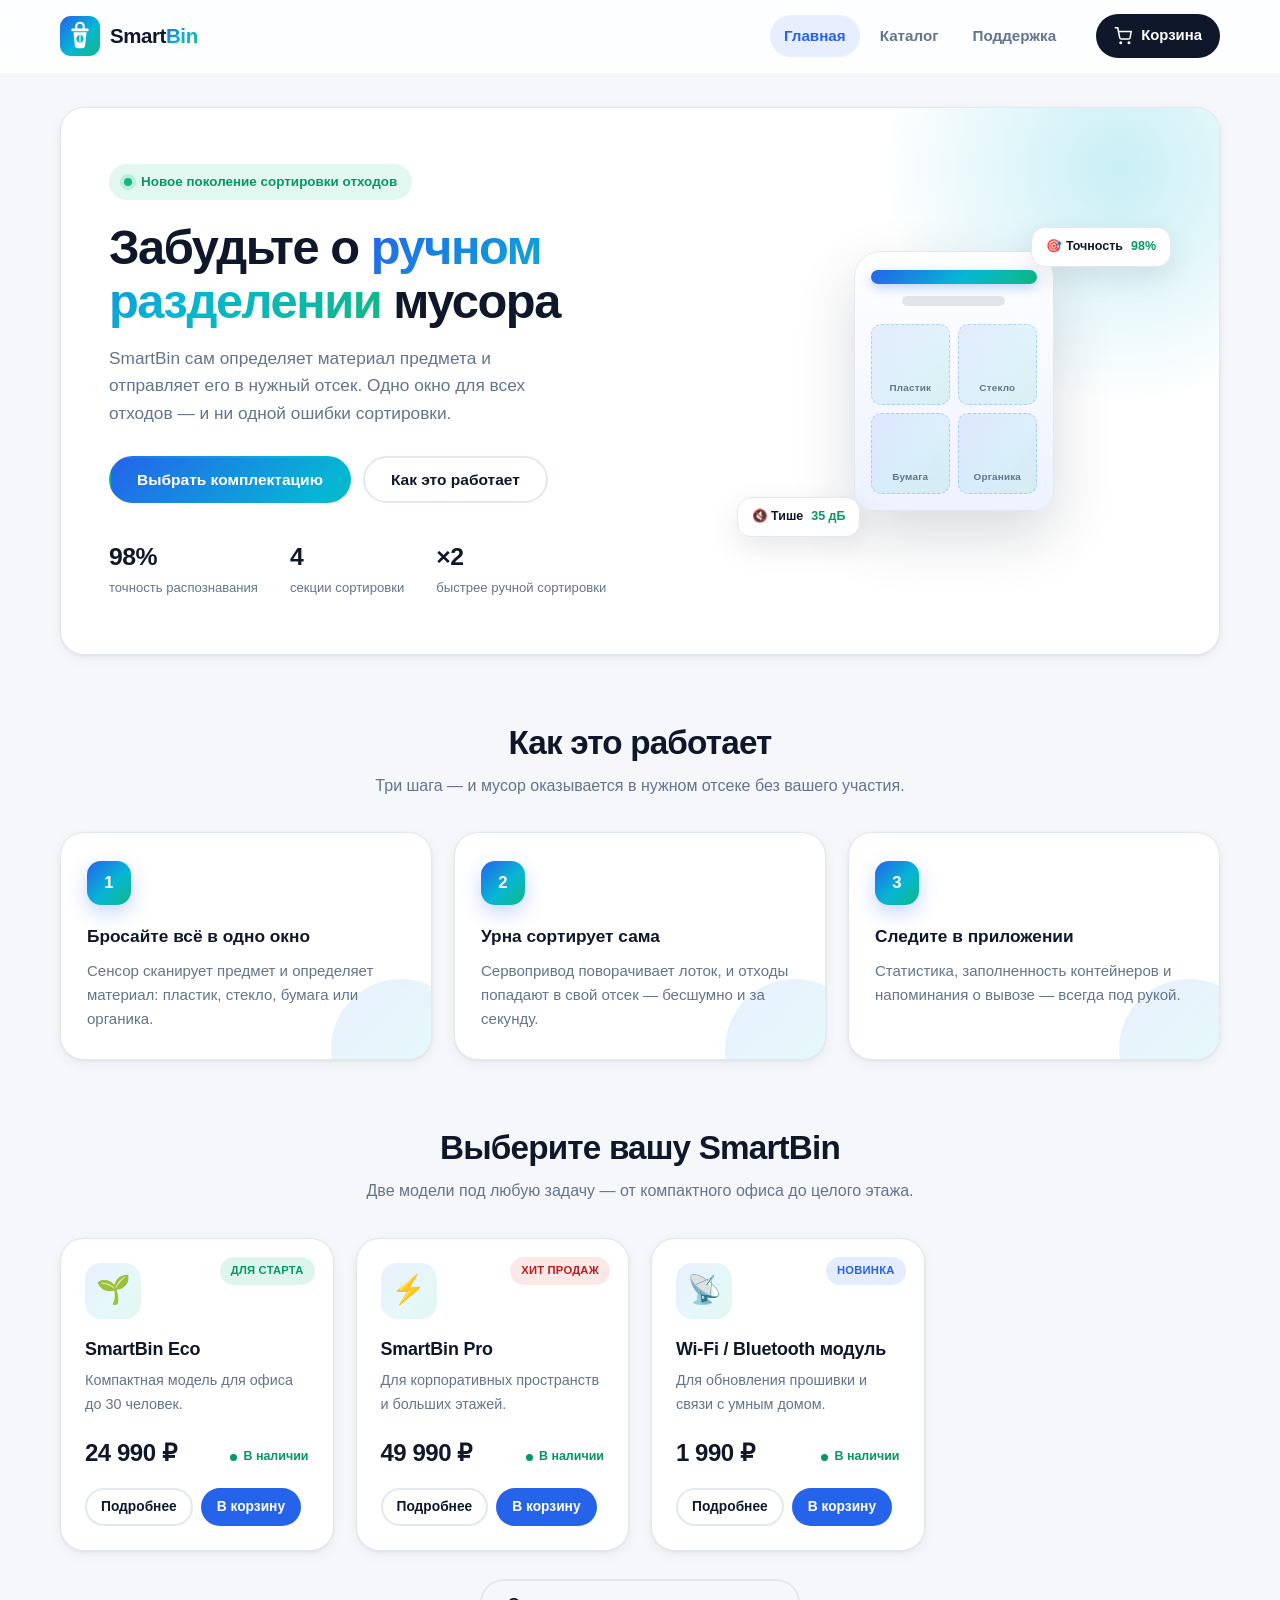
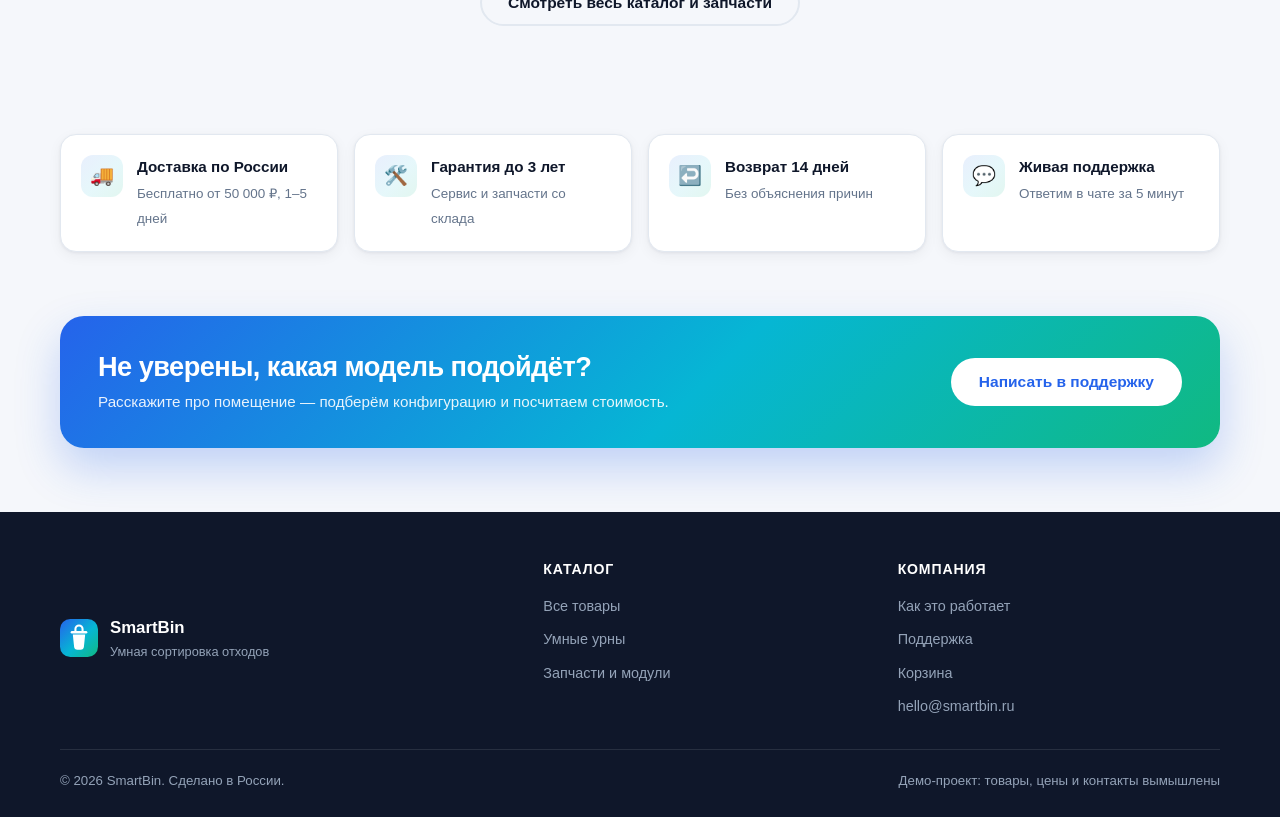
==== commit be012606: "feat: многостраничный сайт с корзиной, каталогом и тостами Сайт разбит на пять страниц: главная, кат" ====
--- a/index.html
+++ b/index.html
@@ -3,703 +3,213 @@
 <head>
     <meta charset="UTF-8">
     <meta name="viewport" content="width=device-width, initial-scale=1.0">
-    <title>SmartBin — Умная мусорка с автоматической сортировкой</title>
-    <meta name="description" content="SmartBin автоматически определяет тип отходов и отправляет их в нужный контейнер. Умные урны для офиса, производства и дома. Сделано в России.">
+    <title>SmartBin — умная мусорка с автоматической сортировкой</title>
+    <meta name="description" content="SmartBin определяет тип отходов и отправляет их в нужный контейнер. Умные урны для офиса, производства и дома. Каталог моделей, запчасти, доставка по России.">
     <link rel="icon" href="data:image/svg+xml,%3Csvg xmlns='http://www.w3.org/2000/svg' viewBox='0 0 48 48'%3E%3Cdefs%3E%3ClinearGradient id='g' x1='0' y1='0' x2='48' y2='48' gradientUnits='userSpaceOnUse'%3E%3Cstop offset='0' stop-color='%232563eb'/%3E%3Cstop offset='1' stop-color='%2310b981'/%3E%3C/linearGradient%3E%3C/defs%3E%3Crect width='48' height='48' rx='12' fill='url(%23g)'/%3E%3Crect x='13.5' y='15' width='21' height='3.4' rx='1.7' fill='%23fff'/%3E%3Cpath d='M16.2 19.6h15.6L30.2 35a4.2 4.2 0 0 1-4.17 3.8h-4.06A4.2 4.2 0 0 1 17.8 35l-1.6-15.4z' fill='%23fff'/%3E%3C/svg%3E">
-
-    <style>
-        :root {
-            --primary: #2563eb;
-            --primary-dark: #1d4ed8;
-            --sky: #06b6d4;
-            --accent: #10b981;
-            --accent-dark: #059669;
-            --grad-brand: linear-gradient(135deg, #2563eb 0%, #06b6d4 55%, #10b981 100%);
-            --bg: #f5f7fb;
-            --surface: #ffffff;
-            --text-dark: #0f172a;
-            --text-muted: #64748b;
-            --border: #e2e8f0;
-            --radius: 16px;
-            --radius-lg: 24px;
-            --danger: #ef4444;
-            --support-bg: #22c55e;
-            --shadow-sm: 0 1px 3px rgba(15,23,42,.06), 0 4px 14px rgba(15,23,42,.05);
-            --shadow-md: 0 10px 30px rgba(15,23,42,.10);
-            --shadow-lg: 0 24px 60px rgba(15,23,42,.16);
-        }
-
-        * { box-sizing: border-box; margin: 0; padding: 0; }
-        html { scroll-behavior: smooth; }
-        body {
-            font-family: "Inter", "Manrope", -apple-system, BlinkMacSystemFont, "Segoe UI", Roboto, sans-serif;
-            background: var(--bg);
-            color: var(--text-dark);
-            -webkit-font-smoothing: antialiased;
-        }
-        .container { max-width: 1200px; margin: 0 auto; padding: 20px; }
-
-        ::selection { background: rgba(37,99,235,.18); }
-        :focus-visible { outline: 3px solid rgba(37,99,235,.45); outline-offset: 2px; border-radius: 6px; }
-
-        /* --- ШАПКА --- */
-        header {
-            position: sticky; top: 0; z-index: 100;
-            background: rgba(255,255,255,.82);
-            backdrop-filter: blur(14px) saturate(1.5);
-            -webkit-backdrop-filter: blur(14px) saturate(1.5);
-            border-bottom: 1px solid var(--border);
-        }
-        header .header-inner { display: flex; justify-content: space-between; align-items: center; padding-top: 14px; padding-bottom: 14px; }
-
-        .logo-block { display: flex; align-items: center; gap: 12px; text-decoration: none; }
-        .logo-svg { display: block; filter: drop-shadow(0 4px 10px rgba(37,99,235,.25)); }
-        .logo-word { font-size: 1.45rem; font-weight: 800; letter-spacing: -.02em; color: var(--text-dark); }
-        .logo-word b {
-            background: var(--grad-brand);
-            -webkit-background-clip: text; background-clip: text;
-            -webkit-text-fill-color: transparent; color: transparent;
-        }
-
-        .nav-links { display: flex; align-items: center; gap: 26px; }
-        .nav-links a {
-            position: relative;
-            color: var(--text-muted); text-decoration: none;
-            font-weight: 600; font-size: .95rem;
-            transition: color .25s;
-        }
-        .nav-links a::after {
-            content: ''; position: absolute; left: 0; bottom: -6px;
-            width: 0; height: 2.5px; border-radius: 2px;
-            background: var(--grad-brand);
-            transition: width .25s;
-        }
-        .nav-links a:hover { color: var(--text-dark); }
-        .nav-links a:hover::after { width: 100%; }
-
-        .btn-cart {
-            display: inline-flex; align-items: center; gap: 9px;
-            background: var(--grad-brand); color: #fff;
-            border: none; padding: 10px 18px; border-radius: 999px;
-            cursor: pointer; font-weight: 700; font-size: .95rem;
-            box-shadow: 0 6px 18px rgba(37,99,235,.35);
-            transition: transform .2s, box-shadow .2s;
-        }
-        .btn-cart:hover { transform: translateY(-1px); box-shadow: 0 10px 24px rgba(37,99,235,.45); }
-        .cart-badge {
-            background: #fff; color: var(--primary);
-            border-radius: 999px; min-width: 22px; height: 22px;
-            display: inline-flex; align-items: center; justify-content: center;
-            font-size: .8rem; font-weight: 800; padding: 0 6px;
-        }
-
-        /* --- ГЛАВНЫЙ ЭКРАН --- */
-        .hero {
-            position: relative; overflow: hidden;
-            border-radius: var(--radius-lg);
-            background: linear-gradient(135deg, #eef4ff 0%, #f0fdfa 55%, #ecfdf5 100%);
-            border: 1px solid rgba(226,232,240,.9);
-            padding: 72px 30px 60px;
-            text-align: center;
-            margin: 30px 0 10px;
-            box-shadow: var(--shadow-sm);
-        }
-        .hero::before, .hero::after {
-            content: ''; position: absolute; border-radius: 50%;
-            filter: blur(70px); opacity: .45; pointer-events: none;
-            animation: float 9s ease-in-out infinite;
-        }
-        .hero::before { width: 420px; height: 420px; background: #93c5fd; top: -160px; left: -120px; }
-        .hero::after { width: 380px; height: 380px; background: #6ee7b7; bottom: -160px; right: -100px; animation-delay: -4.5s; }
-
-        .hero-badge {
-            display: inline-flex; align-items: center; gap: 8px;
-            background: rgba(255,255,255,.75); border: 1px solid var(--border);
-            border-radius: 999px; padding: 7px 16px;
-            font-size: .85rem; font-weight: 600; color: var(--text-muted);
-            box-shadow: var(--shadow-sm);
-            margin-bottom: 22px;
-        }
-        .hero-badge .dot {
-            width: 8px; height: 8px; border-radius: 50%;
-            background: var(--accent);
-            box-shadow: 0 0 0 4px rgba(16,185,129,.18);
-        }
-
-        .hero h2 {
-            font-size: clamp(2rem, 4.5vw, 3.1rem);
-            font-weight: 800; letter-spacing: -.03em; line-height: 1.15;
-            margin-bottom: 18px;
-        }
-        .accent-word {
-            background: var(--grad-brand);
-            -webkit-background-clip: text; background-clip: text;
-            -webkit-text-fill-color: transparent; color: transparent;
-        }
-        .hero p { font-size: 1.15rem; color: var(--text-muted); max-width: 720px; margin: 0 auto 34px; line-height: 1.65; }
-
-        .hero-cta { display: flex; justify-content: center; gap: 14px; flex-wrap: wrap; position: relative; z-index: 1; }
-
-        .hero-stats {
-            display: flex; justify-content: center; gap: clamp(24px, 6vw, 64px);
-            flex-wrap: wrap; margin-top: 46px;
-            position: relative; z-index: 1;
-        }
-        .hero-stats b {
-            display: block; font-size: 2rem; font-weight: 800; letter-spacing: -.02em;
-            background: var(--grad-brand);
-            -webkit-background-clip: text; background-clip: text;
-            -webkit-text-fill-color: transparent; color: transparent;
-        }
-        .hero-stats span { font-size: .85rem; color: var(--text-muted); font-weight: 500; }
-
-        /* --- КНОПКИ --- */
-        .btn {
-            display: inline-flex; align-items: center; justify-content: center; gap: 8px;
-            padding: 14px 30px;
-            background: var(--grad-brand); color: white;
-            text-decoration: none; border-radius: 999px;
-            font-weight: 700; font-size: 1rem; border: none; cursor: pointer;
-            box-shadow: 0 8px 22px rgba(37,99,235,.35);
-            transition: transform .2s, box-shadow .2s, background-color .3s;
-        }
-        .btn:hover { transform: translateY(-2px); box-shadow: 0 14px 30px rgba(37,99,235,.45); }
-        .btn-outline {
-            background: rgba(255,255,255,.7);
-            border: 2px solid var(--primary); color: var(--primary);
-            box-shadow: none;
-        }
-        .btn-outline:hover { background: var(--primary); color: #fff; }
-
-        /* --- СЕКЦИИ --- */
-        .section-title {
-            text-align: center;
-            font-size: clamp(1.6rem, 3vw, 2.2rem);
-            font-weight: 800; letter-spacing: -.02em;
-            margin: 70px 0 14px; position: relative;
-        }
-        .section-title::after {
-            content: ''; position: absolute; bottom: -12px; left: 50%;
-            transform: translateX(-50%);
-            width: 70px; height: 5px; border-radius: 3px;
-            background: var(--grad-brand);
-        }
-        .section-sub { text-align: center; color: var(--text-muted); margin: 26px auto 40px; max-width: 620px; line-height: 1.6; }
-
-        /* Отступ при прокрутке к якорям, чтобы заголовок не уходил под липкую шапку */
-        section[id] { scroll-margin-top: 96px; }
-
-        /* --- КАК ЭТО РАБОТАЕТ --- */
-        .steps-grid { display: grid; grid-template-columns: repeat(auto-fit, minmax(260px, 1fr)); gap: 24px; }
-        .step-card {
-            background: var(--surface); border: 1px solid var(--border);
-            border-radius: var(--radius-lg); padding: 30px 28px;
-            box-shadow: var(--shadow-sm);
-            transition: transform .3s, box-shadow .3s;
-        }
-        .step-card:hover { transform: translateY(-6px); box-shadow: var(--shadow-md); }
-        .step-num {
-            width: 48px; height: 48px; border-radius: 15px;
-            background: var(--grad-brand); color: #fff;
-            display: flex; align-items: center; justify-content: center;
-            font-size: 1.2rem; font-weight: 800;
-            margin-bottom: 18px;
-            box-shadow: 0 6px 16px rgba(37,99,235,.35);
-        }
-        .step-card h3 { font-size: 1.15rem; font-weight: 700; margin-bottom: 10px; letter-spacing: -.01em; }
-        .step-card p { font-size: .93rem; color: var(--text-muted); line-height: 1.6; }
-
-        /* --- ТОВАРЫ --- */
-        .products-grid { display: grid; grid-template-columns: repeat(auto-fit, minmax(300px, 1fr)); gap: 30px; }
-        .product-card {
-            position: relative; overflow: hidden;
-            border: 1px solid var(--border); border-radius: var(--radius-lg);
-            padding: 34px 28px 28px; text-align: center;
-            background-color: var(--surface);
-            box-shadow: var(--shadow-sm);
-            transition: transform .3s, box-shadow .3s;
-        }
-        .product-card::before {
-            content: ''; position: absolute; inset: 0 0 auto 0; height: 6px;
-            background: var(--grad-brand);
-        }
-        .product-card:hover { transform: translateY(-8px); box-shadow: var(--shadow-lg); }
-
-        .card-badge {
-            position: absolute; top: 22px; right: 22px;
-            font-size: .72rem; font-weight: 700; letter-spacing: .04em; text-transform: uppercase;
-            padding: 6px 12px; border-radius: 999px;
-        }
-        .card-badge.hit { background: #fff7ed; color: #ea580c; border: 1px solid #fed7aa; }
-        .card-badge.starter { background: #ecfdf5; color: #059669; border: 1px solid #a7f3d0; }
-
-        .product-icon {
-            width: 72px; height: 72px; border-radius: 22px;
-            display: flex; align-items: center; justify-content: center;
-            font-size: 2rem; margin: 0 auto 18px;
-            background: linear-gradient(135deg, #eff6ff, #ecfdf5);
-            border: 1px solid var(--border);
-        }
-        .product-card h3 { font-size: 1.5rem; margin-bottom: 8px; font-weight: 800; letter-spacing: -.02em; }
-        .product-card > p { color: var(--text-muted); font-size: .95rem; }
-        .price {
-            font-size: 2rem; font-weight: 800; letter-spacing: -.02em; margin: 18px 0;
-            background: var(--grad-brand);
-            -webkit-background-clip: text; background-clip: text;
-            -webkit-text-fill-color: transparent; color: transparent;
-        }
-        .features { text-align: left; margin-bottom: 26px; color: var(--text-muted); list-style: none; }
-        .features li { padding: 8px 0; border-bottom: 1px dashed var(--border); font-size: .93rem; display: flex; gap: 10px; align-items: baseline; }
-        .features li:last-child { border-bottom: none; }
-        .features .check { color: var(--accent); font-weight: 800; flex-shrink: 0; }
-
-        /* --- ЗАПЧАСТИ --- */
-        .parts-grid { display: grid; grid-template-columns: repeat(auto-fit, minmax(220px, 1fr)); gap: 22px; margin-top: 20px; }
-        .part-item {
-            border: 1px solid var(--border); border-radius: var(--radius-lg);
-            padding: 26px 22px; text-align: center;
-            background-color: var(--surface);
-            box-shadow: var(--shadow-sm);
-            transition: transform .3s, box-shadow .3s, border-color .3s;
-        }
-        .part-item:hover { transform: translateY(-5px); box-shadow: var(--shadow-md); border-color: #bfdbfe; }
-        .part-icon {
-            width: 58px; height: 58px; border-radius: 18px;
-            display: flex; align-items: center; justify-content: center;
-            font-size: 1.6rem; margin: 0 auto 14px;
-            background: linear-gradient(135deg, #eff6ff, #ecfdf5);
-            border: 1px solid var(--border);
-        }
-        .part-item h4 { font-size: 1.05rem; margin-bottom: 8px; font-weight: 700; }
-        .part-item p { font-size: .85rem; color: var(--text-muted); min-height: 40px; line-height: 1.5; }
-        .part-item .price { font-size: 1.45rem; margin: 14px 0 18px; }
-
-        /* --- ФУТЕР --- */
-        footer {
-            margin-top: 90px;
-            background: linear-gradient(135deg, #0f172a 0%, #1e293b 100%);
-            color: #94a3b8;
-            padding: 44px 0 36px;
-        }
-        .footer-inner { display: flex; justify-content: space-between; align-items: center; flex-wrap: wrap; gap: 24px; }
-        .footer-brand { display: flex; align-items: center; gap: 12px; color: #e2e8f0; font-weight: 600; }
-        .footer-brand small { display: block; font-weight: 400; color: #94a3b8; font-size: .82rem; margin-top: 2px; }
-        .footer-nav { display: flex; gap: 24px; flex-wrap: wrap; }
-        .footer-nav a { color: #cbd5e1; text-decoration: none; font-size: .92rem; font-weight: 500; transition: color .2s; }
-        .footer-nav a:hover { color: #fff; }
-        .footer-copy { font-size: .85rem; }
-
-        /* --- КОРЗИНА --- */
-        .cart-overlay {
-            position: fixed; top: 0; left: 0; width: 100%; height: 100%;
-            background: rgba(15,23,42,.55); backdrop-filter: blur(6px);
-            display: none; align-items: center; justify-content: center;
-            z-index: 2000; padding: 20px;
-            animation: fadeIn .2s ease;
-        }
-        .cart-modal {
-            background: var(--surface); width: 100%; max-width: 900px;
-            border-radius: var(--radius-lg); max-height: 90vh; overflow-y: auto;
-            display: flex; flex-direction: column;
-            box-shadow: var(--shadow-lg);
-            animation: popIn .28s cubic-bezier(.2,.9,.3,1.2);
-        }
-        .cart-header {
-            display: flex; justify-content: space-between; align-items: center;
-            padding: 22px 30px; border-bottom: 1px solid var(--border);
-        }
-        .cart-header h2 { margin: 0; font-size: 1.35rem; font-weight: 800; letter-spacing: -.01em; }
-        .close-cart {
-            background: var(--bg); border: none; font-size: 1.6rem; cursor: pointer;
-            color: var(--text-muted); line-height: 1;
-            width: 38px; height: 38px; border-radius: 12px;
-            transition: background-color .2s, color .2s;
-        }
-        .close-cart:hover { background: #fee2e2; color: var(--danger); }
-
-        .cart-items { padding: 0 30px; }
-        .cart-item { display: flex; align-items: center; padding: 20px 0; border-bottom: 1px solid var(--border); gap: 20px; }
-        .item-image {
-            width: 64px; height: 64px;
-            background: linear-gradient(135deg, #eff6ff, #ecfdf5);
-            border: 1px solid var(--border);
-            border-radius: 18px; flex-shrink: 0;
-            display: flex; align-items: center; justify-content: center; font-size: 1.5rem;
-        }
-        .item-details { flex-grow: 1; min-width: 0; }
-        .item-title { font-size: 1.05rem; font-weight: 700; margin-bottom: 6px; }
-        .item-controls { display: flex; align-items: center; gap: 10px; margin-top: 10px; flex-wrap: wrap; }
-        .qty-btn {
-            width: 32px; height: 32px; border: 1px solid var(--border);
-            background: var(--surface); border-radius: 50%;
-            cursor: pointer; font-size: 1.1rem; color: var(--text-dark);
-            transition: border-color .2s, color .2s, background-color .2s;
-        }
-        .qty-btn:hover { border-color: var(--primary); color: var(--primary); background: #eff6ff; }
-        .qty-input {
-            width: 54px; text-align: center; border: 1px solid var(--border);
-            border-radius: 10px; padding: 6px; font-weight: 600;
-            background: var(--bg);
-        }
-        .qty-input:focus { outline: none; border-color: var(--primary); background: #fff; }
-        .item-price { font-weight: 800; font-size: 1.05rem; min-width: 100px; text-align: right; flex-shrink: 0; }
-        .remove-btn { background: none; border: none; color: var(--danger); cursor: pointer; font-size: .88rem; margin-left: auto; padding: 0; font-weight: 600; }
-        .remove-btn:hover { text-decoration: underline; }
-
-        .cart-footer { padding: 25px 30px; border-top: 1px solid var(--border); display: flex; flex-direction: column; gap: 15px; background: var(--bg); }
-        .summary-row { display: flex; justify-content: space-between; font-size: 1.05rem; color: var(--text-muted); }
-        .summary-row.total { font-size: 1.45rem; font-weight: 800; color: var(--text-dark); border-top: 2px solid var(--border); padding-top: 15px; margin-top: 8px; }
-        .summary-row.total span:last-child {
-            background: var(--grad-brand);
-            -webkit-background-clip: text; background-clip: text;
-            -webkit-text-fill-color: transparent; color: transparent;
-        }
-        .btn-checkout {
-            width: 100%; padding: 16px;
-            background: var(--grad-brand); color: white; border: none;
-            border-radius: var(--radius); font-size: 1.05rem; font-weight: 700;
-            cursor: pointer; box-shadow: 0 8px 20px rgba(37,99,235,.35);
-            transition: transform .2s, box-shadow .2s, background-color .2s;
-        }
-        .btn-checkout:hover:not(:disabled) { transform: translateY(-2px); box-shadow: 0 12px 26px rgba(37,99,235,.45); }
-        .btn-checkout:disabled { background: #cbd5e1; cursor: not-allowed; box-shadow: none; }
-
-        .empty-cart { text-align: center; padding: 48px 20px; color: var(--text-muted); }
-        .empty-cart svg { width: 60px; height: 60px; margin-bottom: 15px; opacity: .45; }
-
-        /* --- ОПРОСНИК --- */
-        .survey-option {
-            display: flex; align-items: center; padding: 13px 14px;
-            cursor: pointer; border-radius: 14px;
-            border: 1px solid transparent;
-            transition: background-color .2s, border-color .2s;
-        }
-        .survey-option:hover { background-color: var(--bg); }
-        .survey-option:has(input:checked) { background-color: #eff6ff; border-color: #bfdbfe; }
-        .survey-option input[type="radio"] {
-            margin-right: 12px; width: 18px; height: 18px;
-            accent-color: var(--primary);
-        }
-        .survey-option span { font-size: .98rem; color: var(--text-dark); }
-
-        /* --- ПОДДЕРЖКА --- */
-        .support-btn {
-            position: fixed; bottom: 30px; right: 30px;
-            background: linear-gradient(135deg, #22c55e, #10b981); color: white;
-            border: none; width: 62px; height: 62px; border-radius: 50%;
-            box-shadow: 0 10px 26px rgba(16,185,129,.45);
-            cursor: pointer; font-size: 1.9rem; font-weight: 700;
-            display: flex; align-items: center; justify-content: center;
-            z-index: 3000;
-            transition: transform .3s, box-shadow .3s;
-        }
-        .support-btn:hover { transform: scale(1.1); box-shadow: 0 14px 32px rgba(16,185,129,.55); }
-
-        .support-overlay {
-            position: fixed; top: 0; left: 0; width: 100%; height: 100%;
-            background: rgba(15,23,42,.55); backdrop-filter: blur(6px);
-            display: none; align-items: center; justify-content: center;
-            z-index: 4000; padding: 20px;
-            animation: fadeIn .2s ease;
-        }
-        .support-modal {
-            background: var(--surface); width: 100%; max-width: 400px;
-            height: 600px; max-height: 90vh; border-radius: var(--radius-lg);
-            display: flex; flex-direction: column;
-            box-shadow: var(--shadow-lg); overflow: hidden;
-            animation: popIn .28s cubic-bezier(.2,.9,.3,1.2);
-        }
-        .support-header {
-            background: linear-gradient(135deg, #22c55e, #059669); color: white;
-            padding: 16px 20px; display: flex; justify-content: space-between; align-items: center;
-        }
-        .support-header h2 { margin: 0; font-size: 1.15rem; font-weight: 700; }
-        .close-support {
-            background: rgba(255,255,255,.2); border: none; color: white;
-            font-size: 1.3rem; cursor: pointer;
-            width: 34px; height: 34px; border-radius: 10px; line-height: 1;
-            transition: background-color .2s;
-        }
-        .close-support:hover { background: rgba(255,255,255,.35); }
-        .support-body {
-            flex-grow: 1; padding: 20px; background-color: #eef2f7;
-            overflow-y: auto; display: flex; flex-direction: column; gap: 12px;
-        }
-        .message {
-            max-width: 80%; padding: 12px 16px; border-radius: 18px;
-            font-size: .93rem; line-height: 1.45;
-            animation: msgIn .25s ease;
-        }
-        .message.bot { align-self: flex-start; background-color: #fff; color: var(--text-dark); border-bottom-left-radius: 5px; box-shadow: var(--shadow-sm); }
-        .message.user { align-self: flex-end; background: var(--grad-brand); color: white; border-bottom-right-radius: 5px; }
-        .support-footer { padding: 14px 18px; border-top: 1px solid var(--border); display: flex; gap: 10px; background: #fff; }
-        .support-input {
-            flex-grow: 1; border: 1px solid var(--border); border-radius: 999px;
-            padding: 11px 16px; font-size: .95rem; background: var(--bg);
-        }
-        .support-input:focus { outline: none; border-color: var(--primary); background: #fff; }
-        .support-send {
-            width: 42px; height: 42px; border: none; border-radius: 50%;
-            background: var(--grad-brand); color: white; cursor: pointer; font-size: 1.1rem;
-            display: flex; align-items: center; justify-content: center;
-            box-shadow: 0 6px 16px rgba(37,99,235,.35);
-            transition: transform .2s;
-        }
-        .support-send:hover { transform: scale(1.08); }
-
-        /* --- АНИМАЦИИ --- */
-        @keyframes float {
-            0%, 100% { transform: translateY(0) translateX(0); }
-            50% { transform: translateY(-24px) translateX(14px); }
-        }
-        @keyframes fadeIn { from { opacity: 0; } to { opacity: 1; } }
-        @keyframes popIn {
-            from { opacity: 0; transform: translateY(22px) scale(.96); }
-            to { opacity: 1; transform: none; }
-        }
-        @keyframes msgIn {
-            from { opacity: 0; transform: translateY(8px); }
-            to { opacity: 1; transform: none; }
-        }
-
-        /* Плавное появление блоков при прокрутке (активируется из JS) */
-        .js .reveal { opacity: 0; transform: translateY(26px); transition: opacity .6s ease, transform .6s ease; }
-        .js .reveal.visible { opacity: 1; transform: none; }
-
-        @media (prefers-reduced-motion: reduce) {
-            *, *::before, *::after { animation: none !important; transition: none !important; }
-            .js .reveal { opacity: 1; transform: none; }
-        }
-
-        @media (max-width: 768px) {
-            .header-inner { flex-wrap: wrap; gap: 14px; justify-content: center; }
-            .nav-links { gap: 16px; }
-            .hero { padding: 46px 20px 40px; }
-            .hero-stats { gap: 22px; }
-            .products-grid, .parts-grid, .steps-grid { grid-template-columns: 1fr; }
-            .cart-item { flex-wrap: wrap; gap: 14px; }
-            .item-image { width: 56px; height: 56px; }
-            .cart-modal { max-height: 95vh; }
-            .support-btn { bottom: 18px; right: 18px; width: 56px; height: 56px; font-size: 1.7rem; }
-            .support-modal { height: 85vh; }
-            .footer-inner { flex-direction: column; text-align: center; }
-        }
-    </style>
+    <link rel="stylesheet" href="assets/css/style.css">
 </head>
 <body>
 
-<header>
+<header class="site-header">
     <div class="container header-inner">
-        <!-- Логотип: смарт-урна с листом, встроен в страницу (SVG), внешних зависимостей нет -->
-        <a class="logo-block" href="#" aria-label="SmartBin — на главную">
-            <svg class="logo-svg" width="44" height="44" viewBox="0 0 48 48" role="img" aria-label="Логотип SmartBin">
+        <a class="logo-block" href="index.html" aria-label="SmartBin — на главную">
+            <svg class="logo-svg" width="40" height="40" viewBox="0 0 48 48" role="img" aria-label="Логотип SmartBin">
                 <defs>
-                    <linearGradient id="logoGrad" x1="0" y1="0" x2="48" y2="48" gradientUnits="userSpaceOnUse">
+                    <linearGradient id="logoGradH" x1="0" y1="0" x2="48" y2="48" gradientUnits="userSpaceOnUse">
                         <stop offset="0" stop-color="#2563eb"/>
                         <stop offset=".55" stop-color="#06b6d4"/>
                         <stop offset="1" stop-color="#10b981"/>
                     </linearGradient>
                 </defs>
-                <rect width="48" height="48" rx="13" fill="url(#logoGrad)"/>
+                <rect width="48" height="48" rx="13" fill="url(#logoGradH)"/>
                 <rect x="13.5" y="15" width="21" height="3.4" rx="1.7" fill="#fff"/>
                 <path d="M19.5 15v-2.4a4.5 4.5 0 0 1 9 0V15" fill="none" stroke="#fff" stroke-width="2.6" stroke-linecap="round"/>
                 <path d="M16.2 19.6h15.6L30.2 35a4.2 4.2 0 0 1-4.17 3.8h-4.06A4.2 4.2 0 0 1 17.8 35l-1.6-15.4z" fill="#fff"/>
-                <path d="M24 22.4c2.9.6 4.4 2.6 4.4 4.8 0 2.3-1.7 4.3-4.4 4.8-2.7-.5-4.4-2.5-4.4-4.8 0-2.2 1.5-4.2 4.4-4.8z" fill="url(#logoGrad)"/>
+                <path d="M24 22.4c2.9.6 4.4 2.6 4.4 4.8 0 2.3-1.7 4.3-4.4 4.8-2.7-.5-4.4-2.5-4.4-4.8 0-2.2 1.5-4.2 4.4-4.8z" fill="url(#logoGradH)"/>
                 <path d="M24 23.4v7.6" stroke="#fff" stroke-width="1.4" stroke-linecap="round"/>
             </svg>
             <span class="logo-word">Smart<b>Bin</b></span>
         </a>
 
-        <nav class="nav-links">
-            <a href="#how">Как это работает</a>
-            <a href="#products">Товары</a>
-            <a href="#parts">Запчасти</a>
+        <button class="nav-toggle" type="button" aria-label="Открыть меню" aria-expanded="false" aria-controls="mainNav">
+            <span></span>
+        </button>
+
+        <nav class="nav-links" id="mainNav" aria-label="Основная навигация">
+            <a href="index.html" aria-current="page">Главная</a>
+            <a href="catalog.html">Каталог</a>
+            <a href="support.html">Поддержка</a>
         </nav>
-        <button class="btn-cart" id="openCartBtn">Корзина <span id="cartCounter" class="cart-badge">0</span></button>
-    </div>
-</header>
-
-<main class="container">
-    <section class="hero">
-        <span class="hero-badge"><span class="dot"></span> Новое поколение сортировки отходов</span>
-        <h2>Забудьте о <span class="accent-word">ручном разделении</span> мусора</h2>
-        <p>SmartBin автоматически определяет тип отходов и отправляет их в нужный контейнер. Сделайте свой вклад в развитие экологии.</p>
-        <div class="hero-cta">
-            <a href="#products" class="btn">Выбрать комплектацию</a>
-            <a href="#how" class="btn btn-outline">Как это работает</a>
-        </div>
-        <div class="hero-stats">
-            <div><b>98%</b><span>точность распознавания</span></div>
-            <div><b>4</b><span>секции сортировки</span></div>
-            <div><b>×2</b><span>быстрее ручной сортировки</span></div>
-        </div>
-    </section>
-
-    <section id="how">
-        <h2 class="section-title reveal">Как это работает</h2>
-        <p class="section-sub reveal">Три шага — и мусор оказывается в нужном отсеке без вашего участия.</p>
-        <div class="steps-grid">
-            <div class="step-card reveal">
-                <div class="step-num">1</div>
-                <h3>Бросайте всё в одно окно</h3>
-                <p>Сенсор сканирует предмет и определяет материал: пластик, стекло, бумага или органика.</p>
-            </div>
-            <div class="step-card reveal">
-                <div class="step-num">2</div>
-                <h3>Урна сортирует сама</h3>
-                <p>Сервопривод поворачивает лоток, и отходы попадают в свой отсек — бесшумно и за секунду.</p>
-            </div>
-            <div class="step-card reveal">
-                <div class="step-num">3</div>
-                <h3>Следите в приложении</h3>
-                <p>Статистика, заполненность контейнеров и напоминания о вывозе — всегда под рукой.</p>
-            </div>
-        </div>
-    </section>
-
-    <section id="products">
-        <h2 class="section-title reveal">Выберите вашу SmartBin</h2>
-        <p class="section-sub reveal">Две модели под любую задачу — от компактного офиса до целого этажа.</p>
-        <div class="products-grid">
-            <div class="product-card reveal">
-                <span class="card-badge starter">Для старта</span>
-                <div class="product-icon">🌱</div>
-                <h3>SmartBin Eco</h3>
-                <p>Идеально для небольшого офиса.</p>
-                <div class="price">24 990 ₽</div>
-                <ul class="features">
-                    <li><span class="check">✓</span> Объем: 40 литров</li>
-                    <li><span class="check">✓</span> Автоматическое определение типа отходов</li>
-                    <li><span class="check">✓</span> Мобильное приложение</li>
-                </ul>
-                <button class="btn" onclick="addToCart('SmartBin Eco')">Купить SmartBin Eco</button>
-            </div>
-
-            <div class="product-card reveal">
-                <span class="card-badge hit">Хит продаж</span>
-                <div class="product-icon">⚡</div>
-                <h3>SmartBin Pro</h3>
-                <p>Для корпоративных пространств.</p>
-                <div class="price">49 990 ₽</div>
-                <ul class="features">
-                    <li><span class="check">✓</span> Объем: 80 литров</li>
-                    <li><span class="check">✓</span> Расширенная база распознавания</li>
-                    <li><span class="check">✓</span> Встроенный пресс для пластика</li>
-                </ul>
-                <button class="btn" onclick="addToCart('SmartBin Pro')">Купить SmartBin Pro</button>
-            </div>
-        </div>
-    </section>
-
-    <section id="parts">
-        <h2 class="section-title reveal">Магазин запчастей и модулей</h2>
-        <p class="section-sub reveal">Оригинальные комплектующие с доставкой по России.</p>
-        <div class="parts-grid">
-            <div class="part-item reveal">
-                <div class="part-icon">⚙️</div>
-                <h4>Сервопривод лотка</h4>
-                <p>Бесшумный мотор для распределения отсеков.</p>
-                <div class="price">2 490 ₽</div>
-                <button class="btn btn-outline" onclick="addToCart('Сервопривод лотка')">В корзину</button>
-            </div>
-
-            <div class="part-item reveal">
-                <div class="part-icon">🛍️</div>
-                <h4>Комплект мешков (50 шт)</h4>
-                <p>Биоразлагаемые мешки для отсека органики.</p>
-                <div class="price">890 ₽</div>
-                <button class="btn btn-outline" onclick="addToCart('Комплект мешков (50 шт)')">В корзину</button>
-            </div>
-
-            <div class="part-item reveal">
-                <div class="part-icon">📡</div>
-                <h4>Wi-Fi / Bluetooth модуль</h4>
-                <p>Для обновления прошивки и связи с умным домом.</p>
-                <div class="price">1 990 ₽</div>
-                <button class="btn btn-outline" onclick="addToCart('Wi-Fi / Bluetooth модуль')">В корзину</button>
-            </div>
-        </div>
-    </section>
-</main>
-
-<footer>
-    <div class="container footer-inner">
-        <div class="footer-brand">
-            <svg width="34" height="34" viewBox="0 0 48 48" role="img" aria-label="Логотип SmartBin" aria-hidden="true">
-                <defs>
-                    <linearGradient id="logoGradF" x1="0" y1="0" x2="48" y2="48" gradientUnits="userSpaceOnUse">
-                        <stop offset="0" stop-color="#2563eb"/>
-                        <stop offset=".55" stop-color="#06b6d4"/>
-                        <stop offset="1" stop-color="#10b981"/>
-                    </linearGradient>
-                </defs>
-                <rect width="48" height="48" rx="13" fill="url(#logoGradF)"/>
-                <rect x="13.5" y="15" width="21" height="3.4" rx="1.7" fill="#fff"/>
-                <path d="M19.5 15v-2.4a4.5 4.5 0 0 1 9 0V15" fill="none" stroke="#fff" stroke-width="2.6" stroke-linecap="round"/>
-                <path d="M16.2 19.6h15.6L30.2 35a4.2 4.2 0 0 1-4.17 3.8h-4.06A4.2 4.2 0 0 1 17.8 35l-1.6-15.4z" fill="#fff"/>
-                <path d="M24 22.4c2.9.6 4.4 2.6 4.4 4.8 0 2.3-1.7 4.3-4.4 4.8-2.7-.5-4.4-2.5-4.4-4.8 0-2.2 1.5-4.2 4.4-4.8z" fill="url(#logoGradF)"/>
-            </svg>
-            <div>
-                SmartBin
-                <small>Умная сортировка отходов</small>
-            </div>
-        </div>
-        <nav class="footer-nav">
-            <a href="#products">Товары</a>
-            <a href="#parts">Запчасти</a>
-            <a href="#" id="footerSupportLink">Поддержка</a>
-        </nav>
-        <div class="footer-copy">© 2026 SmartBin. Сделано в России 🇷🇺</div>
-    </div>
-</footer>
-
-<!-- Модальное окно корзины -->
-<div class="cart-overlay" id="cartOverlay" role="dialog" aria-modal="true" aria-label="Корзина">
-    <div class="cart-modal">
-        <div class="cart-header">
-            <h2>🛒 Ваша корзина</h2>
-            <button class="close-cart" id="closeCartBtn" aria-label="Закрыть корзину">&times;</button>
-        </div>
-
-        <div id="cartBody">
-            <div id="emptyState" class="empty-cart" style="display: none;">
-                <svg viewBox="0 0 24 24" fill="none" stroke="currentColor" stroke-width="2">
+
+        <div class="header-actions">
+            <a class="cart-link" href="cart.html">
+                <svg viewBox="0 0 24 24" fill="none" stroke="currentColor" stroke-width="2" aria-hidden="true">
                     <circle cx="9" cy="21" r="1"></circle>
                     <circle cx="20" cy="21" r="1"></circle>
                     <path d="M1 1h4l2.68 13.39a2 2 0 0 0 2 1.61h9.72a2 2 0 0 0 2-1.61L23 6H6"></path>
                 </svg>
-                <p>Ваша корзина пуста</p>
-            </div>
-            <div id="cartItemsContainer"></div>
-        </div>
-
-        <div class="cart-footer">
-            <div class="summary-row">
-                <span>Итого:</span>
-                <span id="summaryTotal">0 ₽</span>
-            </div>
-            <div class="summary-row total">
-                <span>К оплате:</span>
-                <span id="summaryTotal2">0 ₽</span>
-            </div>
-            <button id="checkoutBtn" class="btn-checkout" disabled onclick="goToCheckout()">Перейти к оплате</button>
-        </div>
-    </div>
-</div>
-
-<!-- Модальное окно опросника -->
-<div class="cart-overlay" id="surveyOverlay" role="dialog" aria-modal="true" aria-label="Опрос">
-    <div class="cart-modal" style="max-width: 500px;">
-        <div class="cart-header">
-            <h2>📝 Помогите нам стать лучше</h2>
-            <button class="close-cart" id="closeSurveyBtn" aria-label="Закрыть опрос">&times;</button>
-        </div>
-
-        <div class="cart-body" style="padding: 20px 30px;">
-            <p style="font-size: 1rem; color: var(--text-dark); margin-bottom: 20px;">
-                Для какой среды вы подбираете SmartBin?
-            </p>
-            <form id="surveyForm">
+                Корзина
+                <span class="cart-badge" data-cart-count hidden>0</span>
+            </a>
+        </div>
+    </div>
+</header>
+
+<main>
+    <div class="container">
+        <section class="hero">
+            <div class="hero-copy">
+                <span class="hero-badge"><span class="dot" aria-hidden="true"></span> Новое поколение сортировки отходов</span>
+                <h1>Забудьте о <span class="accent-word">ручном разделении</span> мусора</h1>
+                <p class="lead">SmartBin сам определяет материал предмета и отправляет его в нужный отсек. Одно окно для всех отходов — и ни одной ошибки сортировки.</p>
+                <div class="hero-cta">
+                    <a class="btn btn--grad" href="catalog.html">Выбрать комплектацию</a>
+                    <a class="btn btn--outline" href="#how">Как это работает</a>
+                </div>
+                <div class="hero-stats">
+                    <div><b>98%</b><span>точность распознавания</span></div>
+                    <div><b>4</b><span>секции сортировки</span></div>
+                    <div><b>×2</b><span>быстрее ручной сортировки</span></div>
+                </div>
+            </div>
+
+            <div class="hero-visual" aria-hidden="true">
+                <div class="bin-illustration">
+                    <div class="bin-lid"></div>
+                    <div class="bin-slot"></div>
+                    <div class="bin-sections">
+                        <span data-label="Пластик"></span>
+                        <span data-label="Стекло"></span>
+                        <span data-label="Бумага"></span>
+                        <span data-label="Органика"></span>
+                    </div>
+                </div>
+                <div class="hero-float hero-float--top">🎯 Точность <em>98%</em></div>
+                <div class="hero-float hero-float--bottom">🔇 Тише <em>35 дБ</em></div>
+            </div>
+        </section>
+
+        <section class="section" id="how">
+            <div class="section-head">
+                <h2 class="section-title reveal">Как это работает</h2>
+                <p class="section-sub reveal">Три шага — и мусор оказывается в нужном отсеке без вашего участия.</p>
+            </div>
+            <div class="steps-grid">
+                <article class="step-card reveal">
+                    <div class="step-num" aria-hidden="true">1</div>
+                    <h3>Бросайте всё в одно окно</h3>
+                    <p>Сенсор сканирует предмет и определяет материал: пластик, стекло, бумага или органика.</p>
+                </article>
+                <article class="step-card reveal">
+                    <div class="step-num" aria-hidden="true">2</div>
+                    <h3>Урна сортирует сама</h3>
+                    <p>Сервопривод поворачивает лоток, и отходы попадают в свой отсек — бесшумно и за секунду.</p>
+                </article>
+                <article class="step-card reveal">
+                    <div class="step-num" aria-hidden="true">3</div>
+                    <h3>Следите в приложении</h3>
+                    <p>Статистика, заполненность контейнеров и напоминания о вывозе — всегда под рукой.</p>
+                </article>
+            </div>
+        </section>
+
+        <section class="section">
+            <div class="section-head">
+                <h2 class="section-title reveal">Выберите вашу SmartBin</h2>
+                <p class="section-sub reveal">Две модели под любую задачу — от компактного офиса до целого этажа.</p>
+            </div>
+            <div class="cards-grid" data-featured></div>
+            <div style="text-align:center;margin-top:28px">
+                <a class="btn btn--outline" href="catalog.html">Смотреть весь каталог и запчасти</a>
+            </div>
+        </section>
+
+        <section class="section">
+            <div class="benefits">
+                <div class="benefit reveal">
+                    <div class="benefit__ico" aria-hidden="true">🚚</div>
+                    <div><b>Доставка по России</b><span>Бесплатно от 50 000 ₽, 1–5 дней</span></div>
+                </div>
+                <div class="benefit reveal">
+                    <div class="benefit__ico" aria-hidden="true">🛠️</div>
+                    <div><b>Гарантия до 3 лет</b><span>Сервис и запчасти со склада</span></div>
+                </div>
+                <div class="benefit reveal">
+                    <div class="benefit__ico" aria-hidden="true">↩️</div>
+                    <div><b>Возврат 14 дней</b><span>Без объяснения причин</span></div>
+                </div>
+                <div class="benefit reveal">
+                    <div class="benefit__ico" aria-hidden="true">💬</div>
+                    <div><b>Живая поддержка</b><span>Ответим в чате за 5 минут</span></div>
+                </div>
+            </div>
+        </section>
+
+        <section class="cta-banner reveal">
+            <div>
+                <h2>Не уверены, какая модель подойдёт?</h2>
+                <p>Расскажите про помещение — подберём конфигурацию и посчитаем стоимость.</p>
+            </div>
+            <a class="btn" href="support.html">Написать в поддержку</a>
+        </section>
+    </div>
+</main>
+
+<footer class="site-footer">
+    <div class="container">
+        <div class="footer-grid">
+            <div class="footer-brand">
+                <svg width="38" height="38" viewBox="0 0 48 48" role="img" aria-label="Логотип SmartBin">
+                    <defs>
+                        <linearGradient id="logoGradF" x1="0" y1="0" x2="48" y2="48" gradientUnits="userSpaceOnUse">
+                            <stop offset="0" stop-color="#2563eb"/>
+                            <stop offset=".55" stop-color="#06b6d4"/>
+                            <stop offset="1" stop-color="#10b981"/>
+                        </linearGradient>
+                    </defs>
+                    <rect width="48" height="48" rx="13" fill="url(#logoGradF)"/>
+                    <rect x="13.5" y="15" width="21" height="3.4" rx="1.7" fill="#fff"/>
+                    <path d="M19.5 15v-2.4a4.5 4.5 0 0 1 9 0V15" fill="none" stroke="#fff" stroke-width="2.6" stroke-linecap="round"/>
+                    <path d="M16.2 19.6h15.6L30.2 35a4.2 4.2 0 0 1-4.17 3.8h-4.06A4.2 4.2 0 0 1 17.8 35l-1.6-15.4z" fill="#fff"/>
+                </svg>
+                <div>SmartBin<small>Умная сортировка отходов</small></div>
+            </div>
+            <div class="footer-col">
+                <h3>Каталог</h3>
+                <ul>
+                    <li><a href="catalog.html">Все товары</a></li>
+                    <li><a href="catalog.html?filter=bin">Умные урны</a></li>
+                    <li><a href="catalog.html?filter=part">Запчасти и модули</a></li>
+                </ul>
+            </div>
+            <div class="footer-col">
+                <h3>Компания</h3>
+                <ul>
+                    <li><a href="index.html#how">Как это работает</a></li>
+                    <li><a href="support.html">Поддержка</a></li>
+                    <li><a href="cart.html">Корзина</a></li>
+                    <li><a href="mailto:hello@smartbin.ru">hello@smartbin.ru</a></li>
+                </ul>
+            </div>
+        </div>
+        <div class="footer-bottom">
+            <span>© <span data-year>2026</span> SmartBin. Сделано в России.</span>
+            <span>Демо-проект: товары, цены и контакты вымышлены</span>
+        </div>
+    </div>
+</footer>
+
+<div class="overlay" id="surveyOverlay" role="dialog" aria-modal="true" aria-labelledby="surveyTitle">
+    <div class="modal">
+        <div class="modal__head">
+            <div>
+                <h2 id="surveyTitle">📝 Помогите нам стать лучше</h2>
+                <p>Для какой среды вы подбираете SmartBin?</p>
+            </div>
+            <button class="modal__close" type="button" data-close-survey aria-label="Закрыть опрос">&times;</button>
+        </div>
+        <div class="modal__body">
+            <form>
                 <label class="survey-option">
                     <input type="radio" name="surveyTarget" value="office" checked>
                     <span>Офис или коворкинг</span>
@@ -716,294 +226,14 @@
                     <input type="radio" name="surveyTarget" value="home">
                     <span>Частный дом или квартира</span>
                 </label>
+                <button class="btn btn--grad btn--block" type="submit" style="margin-top:8px">Отправить</button>
             </form>
         </div>
-
-        <div class="cart-footer">
-            <button id="submitSurveyBtn" class="btn-checkout">Отправить</button>
-        </div>
     </div>
 </div>
 
-<!-- Модальное окно поддержки -->
-<div class="support-overlay" id="supportOverlay" role="dialog" aria-modal="true" aria-label="Чат поддержки">
-    <div class="support-modal">
-        <div class="support-header">
-            <h2>💬 Поддержка SmartBin</h2>
-            <button class="close-support" id="closeSupportBtn" aria-label="Закрыть чат">&times;</button>
-        </div>
-
-        <div class="support-body" id="supportChat">
-            <!-- Сообщения будут добавляться сюда через JS -->
-            <div class="message bot">Здравствуйте! Задайте ваш вопрос, и мы поможем подобрать оборудование.</div>
-        </div>
-
-        <div class="support-footer">
-            <input type="text" id="supportInput" class="support-input" placeholder="Введите сообщение...">
-            <button id="supportSendBtn" class="support-send" aria-label="Отправить сообщение">→</button>
-        </div>
-    </div>
-</div>
-
-<!-- Кнопка поддержки -->
-<button class="support-btn" id="supportBtn" aria-label="Открыть чат поддержки">?</button>
-
-<script>
-// Скрипт расположен в конце body, поэтому DOM уже готов и функции доступны
-// для inline-обработчиков onclick (раньше они были спрятаны внутри
-// замыкания DOMContentLoaded и кнопки корзины не работали).
-
-// --- БАЗА ДАННЫХ ТОВАРОВ ---
-const productsDB = {
-    "SmartBin Eco": { price: 24990 },
-    "SmartBin Pro": { price: 49990 },
-    "Сервопривод лотка": { price: 2490 },
-    "Комплект мешков (50 шт)": { price: 890 },
-    "Wi-Fi / Bluetooth модуль": { price: 1990 }
-};
-
-// --- ОБЩАЯ ЛОГИКА МОДАЛЬНЫХ ОКОН ---
-const cartOverlay = document.getElementById('cartOverlay');
-const surveyOverlay = document.getElementById('surveyOverlay');
-const supportOverlay = document.getElementById('supportOverlay');
-
-function openOverlay(el) {
-    el.style.display = 'flex';
-    updateScrollLock();
-}
-function closeOverlay(el) {
-    el.style.display = 'none';
-    updateScrollLock();
-}
-function anyOverlayOpen() {
-    return [cartOverlay, surveyOverlay, supportOverlay].some(o => o.style.display === 'flex');
-}
-// Блокируем прокрутку страницы, пока открыто любое модальное окно
-function updateScrollLock() {
-    document.body.style.overflow = anyOverlayOpen() ? 'hidden' : '';
-}
-
-// Esc закрывает верхнее открытое окно (приоритет: чат -> опрос -> корзина)
-document.addEventListener('keydown', (e) => {
-    if (e.key !== 'Escape') return;
-    if (supportOverlay.style.display === 'flex') closeOverlay(supportOverlay);
-    else if (surveyOverlay.style.display === 'flex') closeOverlay(surveyOverlay);
-    else if (cartOverlay.style.display === 'flex') closeOverlay(cartOverlay);
-});
-
-// --- ЛОГИКА КОРЗИНЫ ---
-let cart = [];
-const cartCounter = document.getElementById('cartCounter');
-const closeCartBtn = document.getElementById('closeCartBtn');
-const openCartBtn = document.getElementById('openCartBtn');
-const cartItemsContainer = document.getElementById('cartItemsContainer');
-const summaryTotal = document.getElementById('summaryTotal');
-const summaryTotal2 = document.getElementById('summaryTotal2');
-const checkoutBtn = document.getElementById('checkoutBtn');
-const emptyState = document.getElementById('emptyState');
-
-function renderCart() {
-    let totalPrice = 0;
-    cartItemsContainer.innerHTML = '';
-
-    if (cart.length === 0) {
-        emptyState.style.display = 'block';
-        checkoutBtn.disabled = true;
-    } else {
-        emptyState.style.display = 'none';
-        checkoutBtn.disabled = false;
-
-        cart.forEach(item => {
-            const productInfo = productsDB[item.name];
-            if (!productInfo) return; // неизвестный товар пропускаем
-            const lineTotal = item.qty * productInfo.price;
-            totalPrice += lineTotal;
-
-            cartItemsContainer.innerHTML += `
-                <div class="cart-item">
-                    <div class="item-image">📦</div>
-                    <div class="item-details">
-                        <div class="item-title">${item.name}</div>
-                        <div class="item-controls">
-                            <button class="qty-btn" onclick="changeQty('${item.name}', -1)">−</button>
-                            <input type="number" class="qty-input" value="${item.qty}" min="1" onchange="changeQty('${item.name}', 0, this.value)">
-                            <button class="qty-btn" onclick="changeQty('${item.name}', 1)">+</button>
-                            <button class="remove-btn" onclick="removeFromCart('${item.name}')">Удалить</button>
-                        </div>
-                    </div>
-                    <div class="item-price">${lineTotal.toLocaleString('ru-RU')} ₽</div>
-                </div>
-            `;
-        });
-    }
-
-    const totalText = totalPrice.toLocaleString('ru-RU') + ' ₽';
-    summaryTotal.textContent = totalText;
-    summaryTotal2.textContent = totalText;
-    cartCounter.textContent = cart.reduce((sum, item) => sum + item.qty, 0);
-}
-
-function addToCart(productName) {
-    if (!productsDB[productName]) return;
-    const existingItem = cart.find(i => i.name === productName);
-    if (existingItem) {
-        existingItem.qty += 1;
-    } else {
-        cart.push({ name: productName, qty: 1 });
-    }
-    renderCart();
-}
-
-function changeQty(name, delta, newValue) {
-    const item = cart.find(i => i.name === name);
-    if (!item) return;
-    if (newValue !== undefined) {
-        const val = parseInt(newValue, 10);
-        if (isNaN(val) || val < 1) {
-            removeFromCart(name);
-            return;
-        }
-        item.qty = val;
-    } else {
-        item.qty += delta;
-    }
-    if (item.qty < 1) removeFromCart(name);
-    else renderCart();
-}
-
-function removeFromCart(name) {
-    cart = cart.filter(i => i.name !== name);
-    renderCart();
-}
-
-function goToCheckout() {
-    alert('Переход на страницу оплаты. В реальном проекте здесь откроется платежный шлюз.');
-}
-
-openCartBtn.addEventListener('click', () => {
-    renderCart();
-    openOverlay(cartOverlay);
-});
-closeCartBtn.addEventListener('click', () => closeOverlay(cartOverlay));
-cartOverlay.addEventListener('click', (e) => {
-    if (e.target === cartOverlay) closeOverlay(cartOverlay);
-});
-
-// --- ЛОГИКА ОПРОСНИКА ---
-const closeSurveyBtn = document.getElementById('closeSurveyBtn');
-const submitSurveyBtn = document.getElementById('submitSurveyBtn');
-const surveyForm = document.getElementById('surveyForm');
-
-// Enter внутри формы не должен перезагружать страницу
-surveyForm.addEventListener('submit', (e) => e.preventDefault());
-
-submitSurveyBtn.addEventListener('click', () => {
-    const selected = surveyForm.querySelector('input[type="radio"]:checked');
-    alert(`Спасибо! Вы выбрали: ${getSurveyLabel(selected.value)}. Мы подготовим для вас спецпредложение.`);
-    closeOverlay(surveyOverlay);
-});
-closeSurveyBtn.addEventListener('click', () => closeOverlay(surveyOverlay));
-surveyOverlay.addEventListener('click', (e) => {
-    if (e.target === surveyOverlay) closeOverlay(surveyOverlay);
-});
-
-function getSurveyLabel(value) {
-    const map = {
-        office: 'Офис или коворкинг',
-        cafe: 'Кафе, ресторан или фудкорт',
-        factory: 'Производственный цех или склад',
-        home: 'Частный дом или квартира'
-    };
-    return map[value] || 'Неизвестно';
-}
-
-// --- ЛОГИКА ПОДДЕРЖКИ ---
-const supportBtn = document.getElementById('supportBtn');
-const closeSupportBtn = document.getElementById('closeSupportBtn');
-const supportChat = document.getElementById('supportChat');
-const supportInput = document.getElementById('supportInput');
-const supportSendBtn = document.getElementById('supportSendBtn');
-
-function openSupport() {
-    openOverlay(supportOverlay);
-    supportInput.focus();
-}
-
-function addMessage(text, sender) {
-    const msgDiv = document.createElement('div');
-    msgDiv.classList.add('message', sender);
-    msgDiv.textContent = text;
-    supportChat.appendChild(msgDiv);
-    supportChat.scrollTop = supportChat.scrollHeight; // Автоматическая прокрутка вниз
-}
-
-function sendSupportMessage() {
-    const text = supportInput.value.trim();
-    if (!text) return;
-
-    addMessage(text, 'user');
-    supportInput.value = '';
-
-    // Имитация ответа оператора (задержка 1.5 секунды)
-    setTimeout(() => {
-        addMessage('Здравствуйте! Спасибо за обращение. Ваш запрос передан специалистам. Мы ответим вам в течение 5 минут.', 'bot');
-    }, 1500);
-}
-
-supportSendBtn.addEventListener('click', sendSupportMessage);
-supportInput.addEventListener('keypress', function(e) {
-    if (e.key === 'Enter') sendSupportMessage();
-});
-supportBtn.addEventListener('click', openSupport);
-document.getElementById('footerSupportLink').addEventListener('click', (e) => {
-    e.preventDefault();
-    openSupport();
-});
-closeSupportBtn.addEventListener('click', () => closeOverlay(supportOverlay));
-supportOverlay.addEventListener('click', (e) => {
-    if (e.target === supportOverlay) closeOverlay(supportOverlay);
-});
-
-// --- ПЛАВНАЯ ПРОКРУТКА ---
-document.querySelectorAll('a[href^="#"]').forEach(anchor => {
-    anchor.addEventListener('click', function (e) {
-        const hash = this.getAttribute('href');
-        if (hash === '#') return; // пустые якоря (например, логотип) просто игнорируем
-        const target = document.querySelector(hash);
-        if (!target) return;
-        e.preventDefault();
-        target.scrollIntoView({ behavior: 'smooth' });
-    });
-});
-
-// --- АНИМАЦИЯ ПОЯВЛЕНИЯ ПРИ ПРОКРУТКЕ ---
-// Активируем скрытие только при работающем JS, чтобы контент не пропадал без скриптов
-document.documentElement.classList.add('js');
-const revealObserver = new IntersectionObserver((entries) => {
-    entries.forEach(entry => {
-        if (entry.isIntersecting) {
-            entry.target.classList.add('visible');
-            revealObserver.unobserve(entry.target);
-        }
-    });
-}, { threshold: 0.12 });
-document.querySelectorAll('.reveal').forEach(el => revealObserver.observe(el));
-
-// --- ТАЙМЕР ОПРОСНИКА ---
-// Показываем опрос через 15 секунд. Чтобы отключить авто-открытие, закомментируйте этот блок.
-// Флаг "показан" ставится только при реальном показе: если в момент таймера
-// открыто другое окно, пробуем снова через 15 секунд.
-function tryShowSurvey() {
-    if (sessionStorage.getItem('surveyShown')) return;
-    if (anyOverlayOpen()) {
-        setTimeout(tryShowSurvey, 15000);
-        return;
-    }
-    openOverlay(surveyOverlay);
-    sessionStorage.setItem('surveyShown', 'true');
-}
-setTimeout(tryShowSurvey, 15000);
-</script>
-
+<div class="toast-stack" role="status" aria-live="polite" aria-atomic="false"></div>
+
+<script src="assets/js/app.js"></script>
 </body>
 </html>
--- a/assets/css/style.css
+++ b/assets/css/style.css
@@ -0,0 +1,1217 @@
+/* =========================================================
+   SmartBin — общая дизайн-система
+   Подключается на всех страницах: главная, каталог, товар,
+   корзина, поддержка.
+   ========================================================= */
+
+/* ---------- 1. Токены ---------- */
+:root {
+    --primary: #2563eb;
+    --primary-dark: #1d4ed8;
+    --sky: #06b6d4;
+    --accent: #10b981;
+    --accent-dark: #059669;
+    --grad-brand: linear-gradient(135deg, #2563eb 0%, #06b6d4 55%, #10b981 100%);
+    --grad-soft: linear-gradient(135deg, rgba(37, 99, 235, .10) 0%, rgba(6, 182, 212, .10) 55%, rgba(16, 185, 129, .12) 100%);
+
+    --bg: #f5f7fb;
+    --surface: #ffffff;
+    --surface-2: #f8fafc;
+    --text-dark: #0f172a;
+    --text-muted: #64748b;
+    --border: #e2e8f0;
+    --danger: #ef4444;
+    --danger-dark: #dc2626;
+    --warning: #f59e0b;
+    --success: #10b981;
+
+    --radius-sm: 10px;
+    --radius: 16px;
+    --radius-lg: 24px;
+
+    --shadow-sm: 0 1px 3px rgba(15, 23, 42, .06), 0 4px 14px rgba(15, 23, 42, .05);
+    --shadow-md: 0 10px 30px rgba(15, 23, 42, .10);
+    --shadow-lg: 0 24px 60px rgba(15, 23, 42, .16);
+
+    --ease-out: cubic-bezier(.16, 1, .3, 1);
+    --header-h: 72px;
+}
+
+/* ---------- 2. Сброс и база ---------- */
+* { box-sizing: border-box; margin: 0; padding: 0; }
+
+[hidden] { display: none !important; }
+
+html { scroll-behavior: smooth; -webkit-text-size-adjust: 100%; }
+
+body {
+    font-family: "Inter", "Manrope", -apple-system, BlinkMacSystemFont, "Segoe UI", Roboto, sans-serif;
+    background: var(--bg);
+    color: var(--text-dark);
+    line-height: 1.6;
+    -webkit-font-smoothing: antialiased;
+    min-height: 100vh;
+    display: flex;
+    flex-direction: column;
+}
+
+body.is-locked { overflow: hidden; }
+
+main { flex: 1 0 auto; }
+
+img, svg { display: block; max-width: 100%; }
+
+a { color: inherit; text-decoration: none; }
+
+button, input, select, textarea { font: inherit; color: inherit; }
+
+button { background: none; border: none; cursor: pointer; }
+
+ul { list-style: none; }
+
+::selection { background: rgba(37, 99, 235, .18); }
+
+:focus-visible { outline: 3px solid rgba(37, 99, 235, .45); outline-offset: 2px; border-radius: 6px; }
+
+.container { width: 100%; max-width: 1200px; margin: 0 auto; padding: 0 20px; }
+
+.visually-hidden {
+    position: absolute; width: 1px; height: 1px; overflow: hidden;
+    clip: rect(0 0 0 0); white-space: nowrap;
+}
+
+/* ---------- 3. Шапка ---------- */
+.site-header {
+    position: sticky;
+    top: 0;
+    z-index: 900;
+    background: rgba(255, 255, 255, .82);
+    backdrop-filter: blur(14px);
+    border-bottom: 1px solid transparent;
+    transition: border-color .25s ease, box-shadow .25s ease, background .25s ease;
+}
+
+.site-header.is-scrolled {
+    border-bottom-color: var(--border);
+    box-shadow: 0 8px 24px rgba(15, 23, 42, .06);
+    background: rgba(255, 255, 255, .95);
+}
+
+.header-inner {
+    min-height: var(--header-h);
+    display: flex;
+    align-items: center;
+    gap: 20px;
+}
+
+.logo-block { display: flex; align-items: center; gap: 10px; flex-shrink: 0; }
+
+.logo-word { font-size: 1.28rem; font-weight: 700; letter-spacing: -.02em; }
+.logo-word b { font-weight: 800; background: var(--grad-brand); -webkit-background-clip: text; background-clip: text; color: transparent; }
+
+.nav-links { display: flex; align-items: center; gap: 6px; margin-left: auto; }
+
+.nav-links a {
+    padding: 9px 14px;
+    border-radius: 999px;
+    font-weight: 600;
+    font-size: .95rem;
+    color: var(--text-muted);
+    transition: color .2s ease, background .2s ease;
+    white-space: nowrap;
+}
+
+.nav-links a:hover { color: var(--text-dark); background: rgba(37, 99, 235, .07); }
+
+.nav-links a[aria-current="page"] { color: var(--primary); background: rgba(37, 99, 235, .10); }
+
+.header-actions { display: flex; align-items: center; gap: 10px; margin-left: 6px; }
+
+.cart-link {
+    position: relative;
+    display: inline-flex;
+    align-items: center;
+    gap: 9px;
+    padding: 10px 18px;
+    border-radius: 999px;
+    background: var(--text-dark);
+    color: #fff;
+    font-weight: 600;
+    font-size: .93rem;
+    transition: transform .2s var(--ease-out), box-shadow .2s ease, background .2s ease;
+}
+
+.cart-link:hover { transform: translateY(-1px); box-shadow: var(--shadow-md); background: #111c33; }
+
+.cart-link svg { width: 18px; height: 18px; }
+
+.cart-badge {
+    display: inline-grid;
+    place-items: center;
+    min-width: 22px;
+    height: 22px;
+    padding: 0 6px;
+    border-radius: 999px;
+    background: var(--grad-brand);
+    color: #fff;
+    font-size: .76rem;
+    font-weight: 800;
+    line-height: 1;
+}
+
+.cart-badge.is-bumping { animation: badge-pop .45s var(--ease-out); }
+
+@keyframes badge-pop {
+    0% { transform: scale(1); }
+    45% { transform: scale(1.35); }
+    100% { transform: scale(1); }
+}
+
+.nav-toggle {
+    display: none;
+    width: 42px;
+    height: 42px;
+    border-radius: 12px;
+    border: 1px solid var(--border);
+    background: var(--surface);
+    align-items: center;
+    justify-content: center;
+    margin-left: auto;
+}
+
+.nav-toggle span { position: relative; display: block; width: 18px; height: 2px; background: var(--text-dark); border-radius: 2px; }
+.nav-toggle span::before,
+.nav-toggle span::after {
+    content: ""; position: absolute; left: 0; width: 18px; height: 2px;
+    background: var(--text-dark); border-radius: 2px; transition: transform .25s ease, top .25s ease;
+}
+.nav-toggle span::before { top: -6px; }
+.nav-toggle span::after { top: 6px; }
+.nav-toggle[aria-expanded="true"] span { background: transparent; }
+.nav-toggle[aria-expanded="true"] span::before { top: 0; transform: rotate(45deg); }
+.nav-toggle[aria-expanded="true"] span::after { top: 0; transform: rotate(-45deg); }
+
+/* ---------- 4. Кнопки ---------- */
+.btn {
+    display: inline-flex;
+    align-items: center;
+    justify-content: center;
+    gap: 9px;
+    padding: 14px 26px;
+    border-radius: 999px;
+    font-weight: 700;
+    font-size: .97rem;
+    line-height: 1;
+    white-space: nowrap;
+    background: var(--primary);
+    color: #fff;
+    border: 2px solid transparent;
+    cursor: pointer;
+    transition: transform .2s var(--ease-out), box-shadow .2s ease, background .2s ease, color .2s ease, border-color .2s ease;
+}
+
+.btn:hover { background: var(--primary-dark); transform: translateY(-2px); box-shadow: 0 10px 24px rgba(37, 99, 235, .28); }
+.btn:active { transform: translateY(0); }
+
+.btn--grad { background: var(--grad-brand); background-size: 160% 160%; }
+.btn--grad:hover { background-position: 100% 50%; box-shadow: 0 12px 28px rgba(6, 182, 212, .30); }
+
+.btn--outline { background: transparent; border-color: var(--border); color: var(--text-dark); }
+.btn--outline:hover { background: var(--surface); border-color: rgba(37, 99, 235, .45); color: var(--primary); box-shadow: var(--shadow-sm); }
+
+.btn--ghost { background: rgba(37, 99, 235, .09); color: var(--primary); }
+.btn--ghost:hover { background: rgba(37, 99, 235, .16); box-shadow: none; }
+
+.btn--sm { padding: 10px 18px; font-size: .88rem; }
+.btn--block { width: 100%; }
+.btn[disabled] { opacity: .55; cursor: not-allowed; transform: none; box-shadow: none; }
+
+/* ---------- 5. Hero ---------- */
+.hero {
+    position: relative;
+    overflow: hidden;
+    margin: 34px 0 10px;
+    padding: 56px 48px;
+    border-radius: var(--radius-lg);
+    background: var(--surface);
+    border: 1px solid var(--border);
+    box-shadow: var(--shadow-sm);
+    display: grid;
+    grid-template-columns: 1.15fr .85fr;
+    gap: 40px;
+    align-items: center;
+}
+
+.hero::before {
+    content: "";
+    position: absolute;
+    width: 520px; height: 520px;
+    right: -160px; top: -200px;
+    background: radial-gradient(circle, rgba(6, 182, 212, .22), transparent 65%);
+    pointer-events: none;
+}
+
+.hero-copy { position: relative; z-index: 1; }
+
+.hero-badge {
+    display: inline-flex;
+    align-items: center;
+    gap: 9px;
+    padding: 7px 15px;
+    border-radius: 999px;
+    background: rgba(16, 185, 129, .12);
+    color: var(--accent-dark);
+    font-size: .84rem;
+    font-weight: 700;
+    margin-bottom: 20px;
+}
+
+.hero-badge .dot {
+    width: 8px; height: 8px; border-radius: 50%;
+    background: var(--accent);
+    box-shadow: 0 0 0 4px rgba(16, 185, 129, .18);
+    animation: pulse 2.4s ease-in-out infinite;
+}
+
+@keyframes pulse {
+    0%, 100% { box-shadow: 0 0 0 4px rgba(16, 185, 129, .18); }
+    50% { box-shadow: 0 0 0 8px rgba(16, 185, 129, .06); }
+}
+
+.hero h1 {
+    font-size: clamp(2rem, 4.1vw, 3.05rem);
+    line-height: 1.12;
+    letter-spacing: -.03em;
+    font-weight: 800;
+    margin-bottom: 16px;
+}
+
+.accent-word { background: var(--grad-brand); -webkit-background-clip: text; background-clip: text; color: transparent; }
+
+.hero p.lead {
+    font-size: 1.08rem;
+    color: var(--text-muted);
+    max-width: 46ch;
+    margin-bottom: 28px;
+}
+
+.hero-cta { display: flex; flex-wrap: wrap; gap: 12px; margin-bottom: 34px; }
+
+.hero-stats { display: flex; flex-wrap: wrap; gap: 32px; }
+
+.hero-stats div { display: flex; flex-direction: column; }
+.hero-stats b { font-size: 1.55rem; font-weight: 800; letter-spacing: -.02em; }
+.hero-stats span { font-size: .82rem; color: var(--text-muted); }
+
+/* Иллюстрация урны на CSS */
+.hero-visual { position: relative; display: grid; place-items: center; min-height: 320px; }
+
+.bin-illustration {
+    position: relative;
+    width: 200px;
+    height: 260px;
+    border-radius: 26px 26px 20px 20px;
+    background: linear-gradient(180deg, #ffffff 0%, #eef2ff 100%);
+    border: 1px solid var(--border);
+    box-shadow: var(--shadow-lg);
+    padding: 18px 16px 16px;
+    display: flex;
+    flex-direction: column;
+    gap: 10px;
+    animation: float 6s ease-in-out infinite;
+}
+
+@keyframes float {
+    0%, 100% { transform: translateY(0); }
+    50% { transform: translateY(-12px); }
+}
+
+.bin-lid {
+    height: 14px;
+    border-radius: 8px;
+    background: var(--grad-brand);
+    box-shadow: 0 4px 12px rgba(37, 99, 235, .28);
+}
+
+.bin-slot {
+    height: 10px;
+    width: 62%;
+    margin: 2px auto 8px;
+    border-radius: 999px;
+    background: rgba(15, 23, 42, .1);
+}
+
+.bin-sections { display: grid; grid-template-columns: 1fr 1fr; gap: 8px; flex: 1; }
+
+.bin-sections span {
+    border-radius: 10px;
+    background: var(--grad-soft);
+    border: 1px dashed rgba(37, 99, 235, .25);
+    position: relative;
+}
+
+.bin-sections span::after {
+    content: attr(data-label);
+    position: absolute;
+    inset: auto 0 8px 0;
+    text-align: center;
+    font-size: .62rem;
+    font-weight: 700;
+    letter-spacing: .02em;
+    color: var(--text-muted);
+}
+
+.bin-sections span:nth-child(1) { animation: slot-hint 5s ease-in-out infinite; }
+.bin-sections span:nth-child(2) { animation: slot-hint 5s ease-in-out .5s infinite; }
+.bin-sections span:nth-child(3) { animation: slot-hint 5s ease-in-out 1s infinite; }
+.bin-sections span:nth-child(4) { animation: slot-hint 5s ease-in-out 1.5s infinite; }
+
+@keyframes slot-hint {
+    0%, 72%, 100% { background: var(--grad-soft); }
+    80% { background: rgba(16, 185, 129, .26); }
+}
+
+.hero-float {
+    position: absolute;
+    display: flex;
+    align-items: center;
+    gap: 8px;
+    padding: 9px 14px;
+    border-radius: 14px;
+    background: var(--surface);
+    border: 1px solid var(--border);
+    box-shadow: var(--shadow-md);
+    font-size: .78rem;
+    font-weight: 700;
+    white-space: nowrap;
+    animation: float 7s ease-in-out infinite;
+}
+
+.hero-float--top { top: 6px; right: 0; animation-delay: .8s; }
+.hero-float--bottom { bottom: 4px; left: 0; animation-delay: 1.6s; }
+.hero-float em { font-style: normal; color: var(--accent-dark); }
+
+/* ---------- 6. Секции ---------- */
+.section { padding: 58px 0 10px; }
+
+.section-head { max-width: 640px; margin: 0 auto 34px; text-align: center; }
+
+.section-title {
+    font-size: clamp(1.55rem, 2.6vw, 2.15rem);
+    font-weight: 800;
+    letter-spacing: -.025em;
+    line-height: 1.2;
+}
+
+.section-sub { color: var(--text-muted); margin-top: 10px; font-size: 1rem; }
+
+.section-head--left { margin-left: 0; text-align: left; }
+
+.steps-grid { display: grid; grid-template-columns: repeat(auto-fit, minmax(260px, 1fr)); gap: 22px; }
+
+.step-card {
+    position: relative;
+    background: var(--surface);
+    border: 1px solid var(--border);
+    border-radius: var(--radius-lg);
+    padding: 28px 26px;
+    box-shadow: var(--shadow-sm);
+    overflow: hidden;
+}
+
+.step-card::after {
+    content: "";
+    position: absolute;
+    inset: auto -40px -60px auto;
+    width: 140px; height: 140px;
+    border-radius: 50%;
+    background: var(--grad-soft);
+}
+
+.step-num {
+    display: grid;
+    place-items: center;
+    width: 44px; height: 44px;
+    border-radius: 14px;
+    background: var(--grad-brand);
+    color: #fff;
+    font-weight: 800;
+    font-size: 1.05rem;
+    margin-bottom: 18px;
+    box-shadow: 0 8px 20px rgba(37, 99, 235, .25);
+}
+
+.step-card h3 { font-size: 1.08rem; font-weight: 700; margin-bottom: 8px; }
+.step-card p { color: var(--text-muted); font-size: .94rem; position: relative; z-index: 1; }
+
+/* ---------- 7. Карточки товаров ---------- */
+.cards-grid { display: grid; grid-template-columns: repeat(auto-fill, minmax(255px, 1fr)); gap: 22px; }
+
+.product-card {
+    position: relative;
+    display: flex;
+    flex-direction: column;
+    background: var(--surface);
+    border: 1px solid var(--border);
+    border-radius: var(--radius-lg);
+    padding: 24px;
+    box-shadow: var(--shadow-sm);
+    transition: transform .3s var(--ease-out), box-shadow .3s ease, border-color .3s ease;
+}
+
+.product-card:hover { transform: translateY(-6px); box-shadow: var(--shadow-md); border-color: rgba(37, 99, 235, .25); }
+
+.product-icon {
+    width: 56px; height: 56px;
+    display: grid;
+    place-items: center;
+    border-radius: 16px;
+    background: var(--grad-soft);
+    font-size: 1.75rem;
+    margin-bottom: 16px;
+}
+
+.product-card h3 { font-size: 1.12rem; font-weight: 700; margin-bottom: 6px; letter-spacing: -.01em; }
+
+.product-card .card-desc { color: var(--text-muted); font-size: .9rem; margin-bottom: 14px; min-height: 42px; }
+
+.card-badge {
+    position: absolute;
+    top: 18px;
+    right: 18px;
+    padding: 5px 11px;
+    border-radius: 999px;
+    font-size: .7rem;
+    font-weight: 800;
+    letter-spacing: .02em;
+    text-transform: uppercase;
+}
+
+.card-badge--hit { background: rgba(239, 68, 68, .12); color: #b91c1c; }
+.card-badge--starter { background: rgba(16, 185, 129, .14); color: var(--accent-dark); }
+.card-badge--new { background: rgba(37, 99, 235, .12); color: var(--primary); }
+
+.price { font-size: 1.5rem; font-weight: 800; letter-spacing: -.02em; }
+.price small { font-size: .78rem; font-weight: 600; color: var(--text-muted); margin-left: 6px; letter-spacing: 0; }
+
+.card-meta { display: flex; align-items: baseline; justify-content: space-between; gap: 10px; margin: 4px 0 16px; }
+
+.stock { display: inline-flex; align-items: center; gap: 6px; font-size: .78rem; font-weight: 600; color: var(--accent-dark); }
+.stock::before { content: ""; width: 7px; height: 7px; border-radius: 50%; background: currentColor; }
+
+.card-actions { display: flex; gap: 8px; margin-top: auto; }
+.card-actions .btn { padding-left: 14px; padding-right: 14px; font-size: .86rem; }
+.card-actions .btn--icon { flex: 0 0 48px; padding: 0; }
+
+.features { display: flex; flex-direction: column; gap: 7px; margin-bottom: 20px; }
+.features li { display: flex; gap: 9px; font-size: .9rem; color: var(--text-muted); }
+.features .check { color: var(--accent); font-weight: 800; }
+
+/* ---------- 8. Панель фильтров ---------- */
+.toolbar {
+    display: flex;
+    flex-wrap: wrap;
+    gap: 12px;
+    align-items: center;
+    padding: 14px;
+    background: var(--surface);
+    border: 1px solid var(--border);
+    border-radius: var(--radius);
+    box-shadow: var(--shadow-sm);
+    margin-bottom: 26px;
+}
+
+.chips { display: flex; flex-wrap: wrap; gap: 8px; }
+
+.chip {
+    padding: 9px 16px;
+    border-radius: 999px;
+    border: 1px solid var(--border);
+    background: var(--surface-2);
+    font-size: .88rem;
+    font-weight: 600;
+    color: var(--text-muted);
+    transition: all .2s ease;
+}
+
+.chip:hover { color: var(--text-dark); border-color: rgba(37, 99, 235, .35); }
+
+.chip.is-active { background: var(--text-dark); border-color: var(--text-dark); color: #fff; }
+
+.search-field { position: relative; flex: 1 1 220px; min-width: 180px; }
+.search-field svg { position: absolute; left: 14px; top: 50%; transform: translateY(-50%); width: 17px; height: 17px; color: var(--text-muted); }
+
+.input, .select, .textarea {
+    width: 100%;
+    padding: 12px 14px;
+    border-radius: 12px;
+    border: 1px solid var(--border);
+    background: var(--surface);
+    font-size: .93rem;
+    transition: border-color .2s ease, box-shadow .2s ease;
+}
+
+.search-field .input { padding-left: 40px; }
+
+.input:focus, .select:focus, .textarea:focus {
+    outline: none;
+    border-color: var(--primary);
+    box-shadow: 0 0 0 4px rgba(37, 99, 235, .12);
+}
+
+.select { appearance: none; background-image: url("data:image/svg+xml,%3Csvg xmlns='http://www.w3.org/2000/svg' viewBox='0 0 24 24' fill='none' stroke='%2364748b' stroke-width='2'%3E%3Cpath d='M6 9l6 6 6-6'/%3E%3C/svg%3E"); background-repeat: no-repeat; background-position: right 12px center; background-size: 18px; padding-right: 38px; cursor: pointer; }
+
+.results-note { color: var(--text-muted); font-size: .88rem; margin-bottom: 18px; }
+
+/* ---------- 9. Страница товара ---------- */
+.breadcrumbs { display: flex; flex-wrap: wrap; gap: 8px; align-items: center; font-size: .85rem; color: var(--text-muted); padding: 22px 0 0; }
+.breadcrumbs a:hover { color: var(--primary); }
+.breadcrumbs span.sep { opacity: .5; }
+
+.product-detail {
+    display: grid;
+    grid-template-columns: .9fr 1.1fr;
+    gap: 34px;
+    background: var(--surface);
+    border: 1px solid var(--border);
+    border-radius: var(--radius-lg);
+    padding: 34px;
+    box-shadow: var(--shadow-sm);
+    margin-top: 22px;
+}
+
+.product-visual {
+    display: grid;
+    place-items: center;
+    align-self: start;
+    position: sticky;
+    top: calc(var(--header-h) + 20px);
+    aspect-ratio: 1 / 1;
+    max-height: 460px;
+    border-radius: var(--radius);
+    background: var(--grad-soft);
+    border: 1px solid var(--border);
+    font-size: 7rem;
+    overflow: hidden;
+}
+
+.product-visual::after {
+    content: "";
+    position: absolute;
+    width: 260px; height: 260px;
+    border-radius: 50%;
+    background: radial-gradient(circle, rgba(37, 99, 235, .16), transparent 70%);
+}
+
+.product-info h1 { font-size: clamp(1.6rem, 3vw, 2.2rem); letter-spacing: -.03em; line-height: 1.15; margin: 10px 0 12px; }
+.product-info .lead { color: var(--text-muted); margin-bottom: 22px; }
+
+.product-price-row { display: flex; align-items: center; gap: 16px; flex-wrap: wrap; margin-bottom: 22px; }
+.product-price-row .price { font-size: 2rem; }
+
+.qty-control { display: inline-flex; align-items: center; border: 1px solid var(--border); border-radius: 999px; overflow: hidden; background: var(--surface); }
+
+.qty-control button {
+    width: 42px; height: 44px;
+    display: grid; place-items: center;
+    font-size: 1.15rem;
+    color: var(--text-muted);
+    transition: background .2s ease, color .2s ease;
+}
+
+.qty-control button:hover { background: rgba(37, 99, 235, .08); color: var(--primary); }
+.qty-control input {
+    width: 52px; height: 44px;
+    border: none; text-align: center; font-weight: 700; background: transparent;
+    -moz-appearance: textfield;
+}
+.qty-control input::-webkit-outer-spin-button,
+.qty-control input::-webkit-inner-spin-button { -webkit-appearance: none; margin: 0; }
+
+.specs { width: 100%; border-collapse: collapse; margin-top: 26px; font-size: .92rem; }
+.specs th, .specs td { text-align: left; padding: 11px 0; border-bottom: 1px solid var(--border); vertical-align: top; }
+.specs th { color: var(--text-muted); font-weight: 600; width: 44%; }
+.specs tr:last-child th, .specs tr:last-child td { border-bottom: none; }
+
+.note-box {
+    display: flex;
+    gap: 12px;
+    padding: 14px 16px;
+    border-radius: 14px;
+    background: rgba(37, 99, 235, .07);
+    font-size: .86rem;
+    color: #1e3a8a;
+    margin-top: 22px;
+}
+
+/* ---------- 10. Корзина ---------- */
+.cart-layout { display: grid; grid-template-columns: 1.55fr .95fr; gap: 26px; align-items: start; padding-top: 26px; }
+
+.panel {
+    background: var(--surface);
+    border: 1px solid var(--border);
+    border-radius: var(--radius-lg);
+    box-shadow: var(--shadow-sm);
+    padding: 24px;
+}
+
+.panel__head { display: flex; align-items: center; justify-content: space-between; gap: 12px; margin-bottom: 18px; }
+.panel__head h2 { font-size: 1.15rem; font-weight: 700; letter-spacing: -.01em; }
+
+.cart-item {
+    display: grid;
+    grid-template-columns: 56px 1fr auto;
+    gap: 14px;
+    align-items: center;
+    padding: 16px 0;
+    border-bottom: 1px solid var(--border);
+}
+
+.cart-item:last-child { border-bottom: none; }
+
+.cart-item__icon {
+    width: 56px; height: 56px;
+    display: grid; place-items: center;
+    border-radius: 14px;
+    background: var(--grad-soft);
+    font-size: 1.6rem;
+}
+
+.cart-item__title { font-weight: 700; font-size: .98rem; }
+.cart-item__title a:hover { color: var(--primary); }
+.cart-item__meta { color: var(--text-muted); font-size: .82rem; margin-top: 2px; }
+
+.cart-item__side { display: flex; flex-direction: column; align-items: flex-end; gap: 8px; }
+.cart-item__sum { font-weight: 800; font-size: 1.02rem; white-space: nowrap; }
+
+.link-danger { color: var(--danger); font-size: .82rem; font-weight: 600; }
+.link-danger:hover { color: var(--danger-dark); text-decoration: underline; }
+
+.summary-row { display: flex; justify-content: space-between; gap: 14px; padding: 9px 0; font-size: .93rem; color: var(--text-muted); }
+.summary-row strong { color: var(--text-dark); font-weight: 700; }
+.summary-total { display: flex; justify-content: space-between; align-items: baseline; padding-top: 14px; margin-top: 8px; border-top: 1px solid var(--border); }
+.summary-total span { font-weight: 600; }
+.summary-total strong { font-size: 1.45rem; letter-spacing: -.02em; }
+
+.sticky-summary { position: sticky; top: calc(var(--header-h) + 18px); }
+
+.field { display: flex; flex-direction: column; gap: 6px; margin-bottom: 14px; }
+.field label { font-size: .85rem; font-weight: 600; color: var(--text-dark); }
+.field .hint { font-size: .76rem; color: var(--text-muted); }
+
+.field.has-error .input,
+.field.has-error .textarea { border-color: var(--danger); box-shadow: 0 0 0 4px rgba(239, 68, 68, .10); }
+
+.field-error { font-size: .76rem; color: var(--danger); display: none; }
+.field.has-error .field-error { display: block; }
+
+.form-grid { display: grid; grid-template-columns: 1fr 1fr; gap: 0 14px; }
+.form-grid .field--full { grid-column: 1 / -1; }
+
+.radio-row { display: flex; flex-wrap: wrap; gap: 10px; margin-bottom: 14px; }
+
+.radio-card {
+    display: flex;
+    align-items: center;
+    gap: 9px;
+    padding: 11px 15px;
+    border: 1px solid var(--border);
+    border-radius: 12px;
+    font-size: .88rem;
+    font-weight: 600;
+    cursor: pointer;
+    transition: border-color .2s ease, background .2s ease;
+}
+
+.radio-card:has(input:checked) { border-color: var(--primary); background: rgba(37, 99, 235, .07); color: var(--primary); }
+.radio-card input { accent-color: var(--primary); }
+
+.checkbox-row { display: flex; gap: 10px; align-items: flex-start; font-size: .83rem; color: var(--text-muted); margin: 6px 0 18px; }
+.checkbox-row input { margin-top: 3px; accent-color: var(--primary); }
+
+.empty-state {
+    text-align: center;
+    padding: 54px 24px;
+    border: 1px dashed var(--border);
+    border-radius: var(--radius-lg);
+    background: var(--surface);
+}
+
+.empty-state__icon {
+    width: 68px; height: 68px;
+    margin: 0 auto 16px;
+    display: grid; place-items: center;
+    border-radius: 20px;
+    background: var(--grad-soft);
+    font-size: 2rem;
+}
+
+.empty-state h2 { font-size: 1.2rem; margin-bottom: 8px; }
+.empty-state p { color: var(--text-muted); margin-bottom: 20px; }
+
+.order-success { text-align: center; }
+.order-success__mark {
+    width: 76px; height: 76px;
+    margin: 6px auto 18px;
+    display: grid; place-items: center;
+    border-radius: 50%;
+    background: rgba(16, 185, 129, .14);
+    color: var(--accent-dark);
+    font-size: 2.2rem;
+    animation: mark-pop .5s var(--ease-out);
+}
+
+@keyframes mark-pop {
+    0% { transform: scale(.6); opacity: 0; }
+    100% { transform: scale(1); opacity: 1; }
+}
+
+.order-number {
+    display: inline-block;
+    margin: 4px 0 14px;
+    padding: 7px 16px;
+    border-radius: 999px;
+    background: var(--surface-2);
+    border: 1px solid var(--border);
+    font-weight: 800;
+    letter-spacing: .04em;
+}
+
+.order-line { display: flex; justify-content: space-between; gap: 12px; font-size: .9rem; padding: 7px 0; color: var(--text-muted); }
+.order-line b { color: var(--text-dark); }
+
+/* ---------- 11. Поддержка ---------- */
+.support-layout { display: grid; grid-template-columns: 1fr 1fr; gap: 26px; align-items: start; padding-top: 26px; }
+
+.chat {
+    display: flex;
+    flex-direction: column;
+    border: 1px solid var(--border);
+    border-radius: var(--radius-lg);
+    background: var(--surface);
+    box-shadow: var(--shadow-sm);
+    overflow: hidden;
+    height: 520px;
+}
+
+.chat__head {
+    display: flex;
+    align-items: center;
+    gap: 12px;
+    padding: 16px 20px;
+    border-bottom: 1px solid var(--border);
+    background: var(--surface-2);
+}
+
+.chat__avatar {
+    width: 40px; height: 40px;
+    border-radius: 50%;
+    background: var(--grad-brand);
+    display: grid; place-items: center;
+    font-size: 1.15rem;
+}
+
+.chat__head b { display: block; font-size: .95rem; }
+.chat__head small { color: var(--accent-dark); font-size: .78rem; font-weight: 600; display: flex; align-items: center; gap: 6px; }
+.chat__head small::before { content: ""; width: 7px; height: 7px; border-radius: 50%; background: var(--accent); }
+
+.chat__body { flex: 1; overflow-y: auto; padding: 20px; display: flex; flex-direction: column; gap: 12px; background: linear-gradient(180deg, #fbfdff 0%, #f8fafc 100%); }
+
+.message {
+    max-width: 78%;
+    padding: 11px 15px;
+    border-radius: 16px;
+    font-size: .9rem;
+    line-height: 1.5;
+    animation: msg-in .28s var(--ease-out);
+}
+
+@keyframes msg-in {
+    from { opacity: 0; transform: translateY(8px); }
+    to { opacity: 1; transform: translateY(0); }
+}
+
+.message.bot { align-self: flex-start; background: var(--surface); border: 1px solid var(--border); border-bottom-left-radius: 6px; }
+.message.user { align-self: flex-end; background: var(--grad-brand); color: #fff; border-bottom-right-radius: 6px; }
+
+.message.typing { display: flex; gap: 5px; align-items: center; }
+.message.typing span { width: 7px; height: 7px; border-radius: 50%; background: var(--text-muted); opacity: .5; animation: typing 1.2s infinite; }
+.message.typing span:nth-child(2) { animation-delay: .18s; }
+.message.typing span:nth-child(3) { animation-delay: .36s; }
+
+@keyframes typing {
+    0%, 60%, 100% { transform: translateY(0); opacity: .4; }
+    30% { transform: translateY(-4px); opacity: 1; }
+}
+
+.chat__footer { display: flex; gap: 10px; padding: 14px; border-top: 1px solid var(--border); background: var(--surface); }
+.chat__footer .input { flex: 1; }
+
+.chat-send {
+    width: 46px; height: 46px;
+    flex-shrink: 0;
+    display: grid; place-items: center;
+    border-radius: 12px;
+    background: var(--grad-brand);
+    color: #fff;
+    font-size: 1.1rem;
+    transition: transform .2s var(--ease-out), box-shadow .2s ease;
+}
+
+.chat-send:hover { transform: translateY(-2px); box-shadow: 0 8px 20px rgba(37, 99, 235, .3); }
+
+.faq { display: flex; flex-direction: column; gap: 10px; }
+
+.faq details {
+    border: 1px solid var(--border);
+    border-radius: 14px;
+    background: var(--surface);
+    overflow: hidden;
+    transition: border-color .2s ease, box-shadow .2s ease;
+}
+
+.faq details[open] { border-color: rgba(37, 99, 235, .3); box-shadow: var(--shadow-sm); }
+
+.faq summary {
+    cursor: pointer;
+    list-style: none;
+    padding: 15px 18px;
+    font-weight: 600;
+    font-size: .95rem;
+    display: flex;
+    align-items: center;
+    justify-content: space-between;
+    gap: 12px;
+}
+
+.faq summary::-webkit-details-marker { display: none; }
+
+.faq summary::after {
+    content: "+";
+    font-size: 1.25rem;
+    color: var(--primary);
+    font-weight: 700;
+    line-height: 1;
+    transition: transform .2s ease;
+}
+
+.faq details[open] summary::after { content: "−"; }
+
+.faq p { padding: 0 18px 16px; color: var(--text-muted); font-size: .9rem; }
+
+.contact-list { display: flex; flex-direction: column; gap: 14px; }
+.contact-item { display: flex; gap: 12px; align-items: flex-start; font-size: .92rem; }
+.contact-item__ico { width: 38px; height: 38px; flex-shrink: 0; display: grid; place-items: center; border-radius: 11px; background: var(--grad-soft); font-size: 1.05rem; }
+.contact-item b { display: block; font-weight: 700; }
+.contact-item span { color: var(--text-muted); font-size: .86rem; }
+
+/* ---------- 12. Тосты ---------- */
+.toast-stack {
+    position: fixed;
+    top: calc(env(safe-area-inset-top, 0px) + 18px);
+    right: 18px;
+    z-index: 1500;
+    display: flex;
+    flex-direction: column;
+    gap: 12px;
+    width: min(380px, calc(100vw - 36px));
+    pointer-events: none;
+}
+
+.toast {
+    --toast-color: var(--primary);
+    --toast-tint: rgba(37, 99, 235, .12);
+    position: relative;
+    pointer-events: auto;
+    display: flex;
+    gap: 12px;
+    align-items: flex-start;
+    padding: 14px 40px 14px 16px;
+    border-radius: 16px;
+    background: rgba(255, 255, 255, .96);
+    backdrop-filter: blur(10px);
+    border: 1px solid var(--border);
+    box-shadow: var(--shadow-lg);
+    overflow: hidden;
+    animation: toast-in .45s var(--ease-out);
+}
+
+.toast::before {
+    content: "";
+    position: absolute;
+    inset: 0 auto 0 0;
+    width: 4px;
+    background: var(--toast-color);
+}
+
+.toast.is-leaving { animation: toast-out .28s ease forwards; }
+
+@keyframes toast-in {
+    from { opacity: 0; transform: translate3d(28px, -6px, 0) scale(.96); }
+    to { opacity: 1; transform: translate3d(0, 0, 0) scale(1); }
+}
+
+@keyframes toast-out {
+    to { opacity: 0; transform: translate3d(28px, 0, 0) scale(.96); }
+}
+
+.toast__icon {
+    width: 34px; height: 34px;
+    flex-shrink: 0;
+    display: grid;
+    place-items: center;
+    border-radius: 11px;
+    background: var(--toast-tint);
+    color: var(--toast-color);
+    font-size: 1rem;
+    font-weight: 800;
+}
+
+.toast__content { min-width: 0; }
+
+.toast__title { font-size: .92rem; font-weight: 700; line-height: 1.35; }
+.toast__text { font-size: .84rem; color: var(--text-muted); line-height: 1.45; margin-top: 2px; }
+
+.toast__close {
+    position: absolute;
+    top: 10px; right: 10px;
+    width: 24px; height: 24px;
+    display: grid; place-items: center;
+    border-radius: 8px;
+    color: var(--text-muted);
+    font-size: 1.05rem;
+    line-height: 1;
+    transition: background .2s ease, color .2s ease;
+}
+
+.toast__close:hover { background: var(--surface-2); color: var(--text-dark); }
+
+.toast__progress {
+    position: absolute;
+    left: 0; bottom: 0;
+    height: 3px;
+    width: 100%;
+    background: var(--toast-color);
+    opacity: .5;
+    transform-origin: left center;
+    animation: toast-progress linear forwards;
+    animation-duration: var(--toast-duration, 4600ms);
+}
+
+.toast:hover .toast__progress,
+.toast:focus-within .toast__progress { animation-play-state: paused; }
+
+@keyframes toast-progress {
+    from { transform: scaleX(1); }
+    to { transform: scaleX(0); }
+}
+
+.toast[data-type="success"] { --toast-color: #10b981; --toast-tint: rgba(16, 185, 129, .14); }
+.toast[data-type="error"] { --toast-color: #ef4444; --toast-tint: rgba(239, 68, 68, .13); }
+.toast[data-type="info"] { --toast-color: #2563eb; --toast-tint: rgba(37, 99, 235, .12); }
+.toast[data-type="warning"] { --toast-color: #f59e0b; --toast-tint: rgba(245, 158, 11, .16); }
+.toast[data-type="cart"] { --toast-color: #06b6d4; --toast-tint: rgba(6, 182, 212, .14); }
+
+/* ---------- 13. Модальное окно опроса ---------- */
+.overlay {
+    position: fixed;
+    inset: 0;
+    z-index: 1400;
+    display: none;
+    align-items: center;
+    justify-content: center;
+    padding: 20px;
+    background: rgba(15, 23, 42, .55);
+    backdrop-filter: blur(6px);
+}
+
+.overlay.is-open { display: flex; }
+
+.modal {
+    width: 100%;
+    max-width: 520px;
+    background: var(--surface);
+    border-radius: var(--radius-lg);
+    box-shadow: var(--shadow-lg);
+    overflow: hidden;
+    animation: modal-in .35s var(--ease-out);
+}
+
+@keyframes modal-in {
+    from { opacity: 0; transform: translateY(14px) scale(.97); }
+    to { opacity: 1; transform: translateY(0) scale(1); }
+}
+
+.modal__head { display: flex; align-items: flex-start; justify-content: space-between; gap: 14px; padding: 22px 24px 0; }
+.modal__head h2 { font-size: 1.2rem; letter-spacing: -.01em; }
+.modal__head p { color: var(--text-muted); font-size: .9rem; margin-top: 6px; }
+
+.modal__close { width: 34px; height: 34px; display: grid; place-items: center; border-radius: 10px; color: var(--text-muted); font-size: 1.3rem; transition: background .2s ease; }
+.modal__close:hover { background: var(--surface-2); }
+
+.modal__body { padding: 18px 24px 24px; }
+
+.survey-option {
+    display: flex;
+    align-items: center;
+    gap: 11px;
+    padding: 13px 15px;
+    margin-bottom: 9px;
+    border: 1px solid var(--border);
+    border-radius: 13px;
+    cursor: pointer;
+    font-size: .93rem;
+    font-weight: 600;
+    transition: border-color .2s ease, background .2s ease;
+}
+
+.survey-option:hover { border-color: rgba(37, 99, 235, .4); }
+.survey-option:has(input:checked) { border-color: var(--primary); background: rgba(37, 99, 235, .07); color: var(--primary); }
+.survey-option input { accent-color: var(--primary); }
+
+/* ---------- 14. Подвал ---------- */
+.site-footer {
+    margin-top: 64px;
+    background: #0f172a;
+    color: #cbd5e1;
+    padding: 46px 0 26px;
+}
+
+.footer-grid { display: grid; grid-template-columns: 1.4fr 1fr 1fr; gap: 32px; padding-bottom: 30px; border-bottom: 1px solid rgba(255, 255, 255, .1); }
+
+.footer-brand { display: flex; align-items: center; gap: 12px; }
+.footer-brand div { color: #fff; font-weight: 700; font-size: 1.05rem; }
+.footer-brand small { display: block; color: #94a3b8; font-weight: 500; font-size: .8rem; }
+
+.footer-col h3 { color: #fff; font-size: .88rem; text-transform: uppercase; letter-spacing: .06em; margin-bottom: 12px; font-weight: 700; }
+.footer-col ul { display: flex; flex-direction: column; gap: 8px; }
+.footer-col a, .footer-col span { color: #94a3b8; font-size: .9rem; transition: color .2s ease; }
+.footer-col a:hover { color: #fff; }
+
+.footer-bottom { display: flex; flex-wrap: wrap; gap: 10px; justify-content: space-between; padding-top: 20px; font-size: .83rem; color: #94a3b8; }
+
+/* ---------- 15. Утилиты и анимации ---------- */
+.reveal { opacity: 0; transform: translateY(18px); transition: opacity .6s var(--ease-out), transform .6s var(--ease-out); }
+.reveal.is-visible { opacity: 1; transform: none; }
+
+.page-head { padding: 40px 0 6px; }
+.page-head h1 { font-size: clamp(1.8rem, 3.4vw, 2.5rem); letter-spacing: -.03em; line-height: 1.15; }
+.page-head p { color: var(--text-muted); margin-top: 10px; max-width: 62ch; }
+
+.cta-banner {
+    margin-top: 54px;
+    padding: 34px 38px;
+    border-radius: var(--radius-lg);
+    background: var(--grad-brand);
+    color: #fff;
+    display: flex;
+    flex-wrap: wrap;
+    align-items: center;
+    justify-content: space-between;
+    gap: 20px;
+    box-shadow: 0 20px 44px rgba(37, 99, 235, .25);
+}
+
+.cta-banner h2 { font-size: clamp(1.3rem, 2.4vw, 1.7rem); letter-spacing: -.02em; line-height: 1.25; }
+.cta-banner p { opacity: .9; font-size: .95rem; margin-top: 6px; }
+.cta-banner .btn { background: #fff; color: var(--primary); }
+.cta-banner .btn:hover { background: #f1f5f9; box-shadow: 0 10px 24px rgba(15, 23, 42, .18); }
+
+.benefits { display: grid; grid-template-columns: repeat(auto-fit, minmax(210px, 1fr)); gap: 16px; margin-top: 40px; }
+
+.benefit { display: flex; gap: 14px; align-items: flex-start; padding: 20px; background: var(--surface); border: 1px solid var(--border); border-radius: var(--radius); box-shadow: var(--shadow-sm); }
+.benefit__ico { width: 42px; height: 42px; flex-shrink: 0; display: grid; place-items: center; border-radius: 12px; background: var(--grad-soft); font-size: 1.2rem; }
+.benefit b { display: block; font-size: .95rem; }
+.benefit span { color: var(--text-muted); font-size: .84rem; }
+
+/* ---------- 16. Адаптив ---------- */
+@media (max-width: 980px) {
+    .hero { grid-template-columns: 1fr; padding: 40px 30px; }
+    .hero-visual { display: none; }
+    .product-detail { grid-template-columns: 1fr; padding: 24px; }
+    .product-visual { position: static; min-height: 220px; font-size: 5rem; }
+    .cart-layout, .support-layout { grid-template-columns: 1fr; }
+    .sticky-summary { position: static; }
+    .footer-grid { grid-template-columns: 1fr 1fr; }
+    .footer-brand { grid-column: 1 / -1; }
+}
+
+@media (max-width: 760px) {
+    .nav-toggle { display: inline-flex; }
+    .nav-links {
+        position: absolute;
+        top: calc(var(--header-h) + 8px);
+        left: 12px;
+        right: 12px;
+        flex-direction: column;
+        align-items: stretch;
+        gap: 4px;
+        padding: 12px;
+        background: var(--surface);
+        border: 1px solid var(--border);
+        border-radius: var(--radius);
+        box-shadow: var(--shadow-lg);
+        opacity: 0;
+        visibility: hidden;
+        transform: translateY(-8px);
+        transition: opacity .22s ease, transform .22s ease, visibility .22s;
+        margin-left: 0;
+    }
+    .nav-links.is-open { opacity: 1; visibility: visible; transform: none; }
+    .nav-links a { padding: 12px 14px; border-radius: 10px; }
+    .header-actions { margin-left: 0; }
+
+    .hero { padding: 30px 22px; margin-top: 20px; }
+    .hero-cta .btn { flex: 1 1 100%; }
+    .hero-stats { gap: 22px; }
+
+    .section { padding: 42px 0 6px; }
+    .toolbar { padding: 12px; }
+    .search-field { flex: 1 1 100%; }
+    .select { flex: 1 1 100%; }
+
+    .cart-item { grid-template-columns: 48px 1fr; }
+    .cart-item__side { grid-column: 2; flex-direction: row; align-items: center; justify-content: space-between; }
+    .form-grid { grid-template-columns: 1fr; }
+
+    .toast-stack {
+        top: auto;
+        bottom: calc(env(safe-area-inset-bottom, 0px) + 14px);
+        right: 12px;
+        left: 12px;
+        width: auto;
+        flex-direction: column-reverse;
+    }
+    .toast { animation: toast-in-mobile .4s var(--ease-out); }
+    @keyframes toast-in-mobile {
+        from { opacity: 0; transform: translateY(24px) scale(.97); }
+        to { opacity: 1; transform: none; }
+    }
+    .toast.is-leaving { animation: toast-out-mobile .26s ease forwards; }
+    @keyframes toast-out-mobile {
+        to { opacity: 0; transform: translateY(16px) scale(.97); }
+    }
+
+    .chat { height: 460px; }
+    .cta-banner { padding: 26px 24px; }
+    .cta-banner .btn { width: 100%; }
+    .footer-grid { grid-template-columns: 1fr; }
+    .footer-bottom { flex-direction: column; }
+}
+
+/* ---------- 17. Предпочтения по анимации ---------- */
+@media (prefers-reduced-motion: reduce) {
+    *, *::before, *::after {
+        animation-duration: .001ms !important;
+        animation-iteration-count: 1 !important;
+        transition-duration: .001ms !important;
+        scroll-behavior: auto !important;
+    }
+    .reveal { opacity: 1; transform: none; }
+}
+
+/* ---------- 18. Печать ---------- */
+@media print {
+    .site-header, .site-footer, .toast-stack, .card-actions, .chat__footer { display: none !important; }
+    body { background: #fff; }
+}
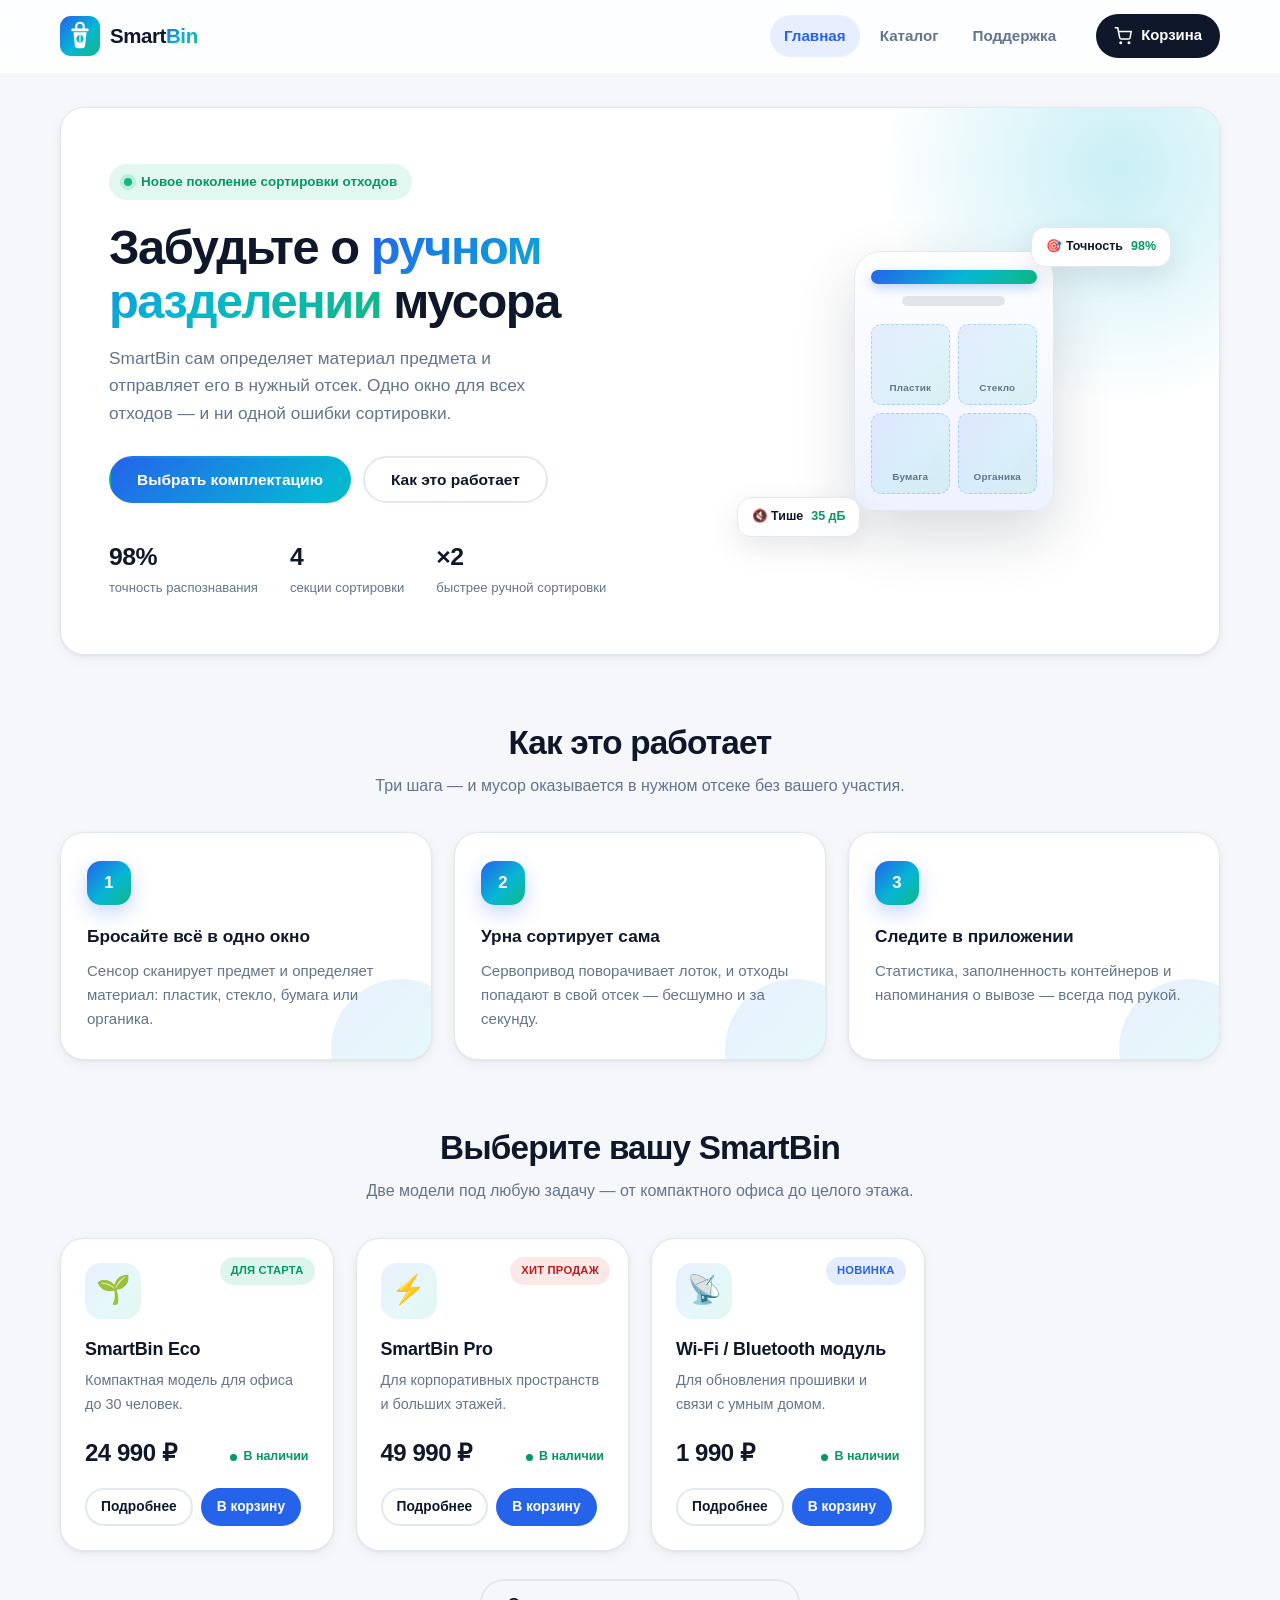
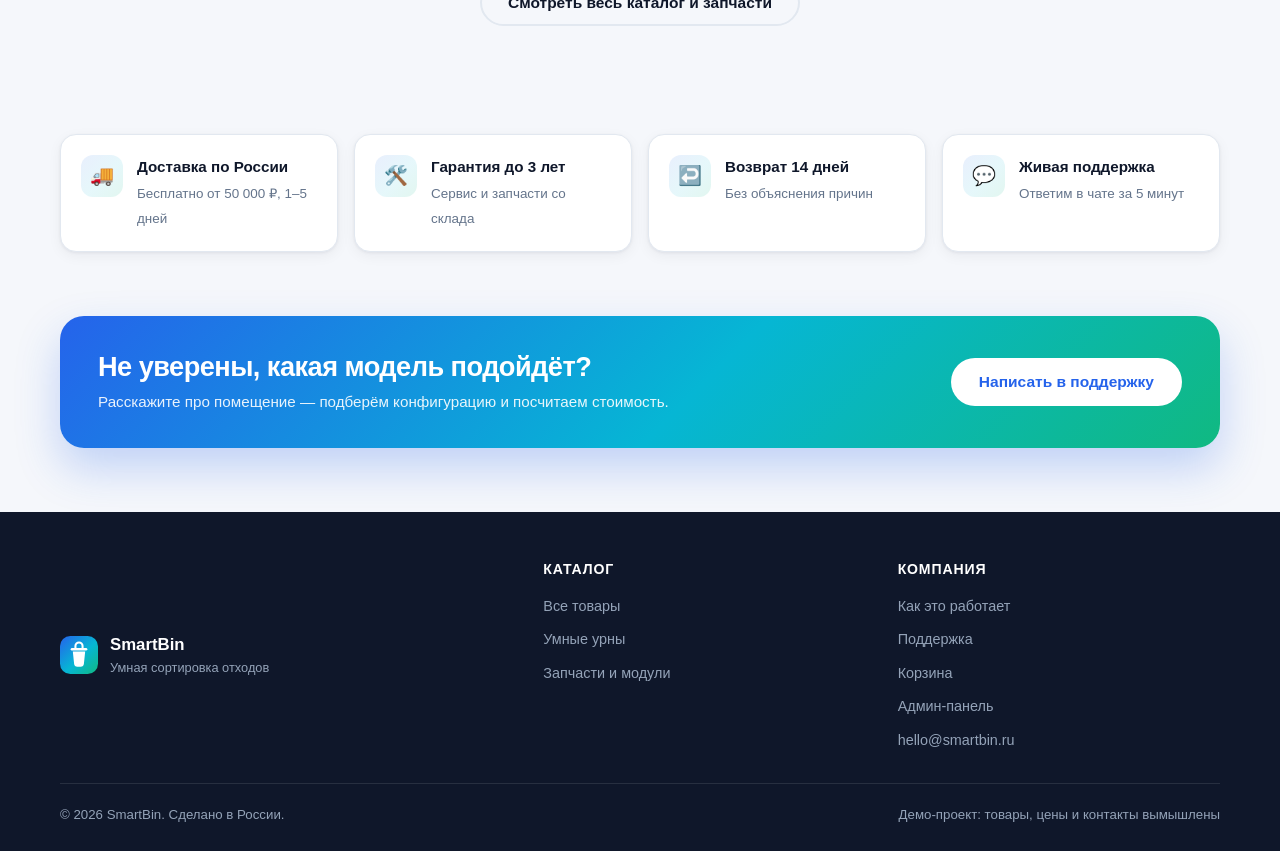
==== commit de7c3ab7: "feat: админ-панель и чертёж компоновки урны admin.html: вход по демо-паролю (в коде только хеш), обз" ====
--- a/index.html
+++ b/index.html
@@ -188,6 +188,7 @@
                     <li><a href="index.html#how">Как это работает</a></li>
                     <li><a href="support.html">Поддержка</a></li>
                     <li><a href="cart.html">Корзина</a></li>
+                    <li><a href="admin.html">Админ-панель</a></li>
                     <li><a href="mailto:hello@smartbin.ru">hello@smartbin.ru</a></li>
                 </ul>
             </div>
--- a/assets/css/style.css
+++ b/assets/css/style.css
@@ -1215,3 +1215,198 @@
     .site-header, .site-footer, .toast-stack, .card-actions, .chat__footer { display: none !important; }
     body { background: #fff; }
 }
+
+/* =========================================================
+   19. Админ-панель
+   ========================================================= */
+.admin-body { background: var(--bg); }
+
+.admin-login {
+    min-height: 100vh;
+    display: grid;
+    place-items: center;
+    padding: 24px;
+    background: radial-gradient(1200px 600px at 50% -10%, rgba(37, 99, 235, .12), transparent 60%), var(--bg);
+}
+
+.admin-login__card {
+    width: min(430px, 100%);
+    background: var(--surface);
+    border: 1px solid var(--border);
+    border-radius: var(--radius-lg);
+    box-shadow: var(--shadow-lg);
+    padding: 32px;
+}
+
+.admin-login__brand { display: flex; align-items: center; gap: 10px; font-weight: 800; font-size: 1.1rem; margin-bottom: 22px; }
+.admin-login h1 { font-size: 1.35rem; letter-spacing: -.02em; margin-bottom: 8px; }
+.admin-login p { color: var(--text-muted); font-size: .88rem; line-height: 1.5; }
+.admin-login__note { margin-top: 16px; font-size: .78rem; color: var(--text-muted); }
+
+.admin-shell { display: grid; grid-template-columns: 248px 1fr; min-height: 100vh; }
+
+.admin-sidebar {
+    background: #0f172a;
+    color: #cbd5e1;
+    padding: 22px 14px;
+    display: flex;
+    flex-direction: column;
+    gap: 16px;
+    position: sticky;
+    top: 0;
+    height: 100vh;
+}
+
+.admin-brand { display: flex; align-items: center; gap: 10px; color: #fff; font-weight: 700; padding: 0 8px; font-size: .98rem; }
+.admin-brand small { display: block; font-weight: 500; font-size: .72rem; color: #94a3b8; }
+
+.admin-nav { display: flex; flex-direction: column; gap: 4px; }
+
+.admin-nav button {
+    display: flex;
+    align-items: center;
+    gap: 10px;
+    width: 100%;
+    padding: 11px 12px;
+    border-radius: 10px;
+    color: #cbd5e1;
+    font-size: .92rem;
+    font-weight: 600;
+    text-align: left;
+    transition: background .18s ease, color .18s ease;
+}
+
+.admin-nav button:hover { background: rgba(255, 255, 255, .07); color: #fff; }
+.admin-nav button[aria-current="true"] { background: rgba(37, 99, 235, .92); color: #fff; }
+
+.admin-sidebar__foot { margin-top: auto; display: flex; flex-direction: column; gap: 4px; }
+.admin-sidebar__foot a,
+.admin-sidebar__foot button {
+    color: #94a3b8;
+    font-size: .86rem;
+    padding: 9px 12px;
+    border-radius: 8px;
+    text-align: left;
+    transition: background .18s ease, color .18s ease;
+}
+.admin-sidebar__foot a:hover,
+.admin-sidebar__foot button:hover { background: rgba(255, 255, 255, .07); color: #fff; }
+
+.admin-main { padding: 26px 30px 60px; min-width: 0; }
+
+.admin-topbar { display: flex; flex-wrap: wrap; gap: 12px; align-items: flex-start; justify-content: space-between; margin-bottom: 22px; }
+.admin-topbar h1 { font-size: 1.5rem; letter-spacing: -.02em; }
+.admin-topbar p { color: var(--text-muted); font-size: .88rem; margin-top: 4px; }
+
+.admin-demo-badge {
+    display: inline-flex;
+    align-items: center;
+    gap: 7px;
+    padding: 6px 12px;
+    border-radius: 999px;
+    background: rgba(245, 158, 11, .14);
+    color: #b45309;
+    font-size: .76rem;
+    font-weight: 700;
+    white-space: nowrap;
+}
+
+.admin-demo-badge::before { content: ""; width: 7px; height: 7px; border-radius: 50%; background: currentColor; }
+
+.stat-grid { display: grid; grid-template-columns: repeat(auto-fit, minmax(190px, 1fr)); gap: 14px; margin-bottom: 20px; }
+
+.stat-card {
+    background: var(--surface);
+    border: 1px solid var(--border);
+    border-radius: var(--radius);
+    padding: 18px;
+    box-shadow: var(--shadow-sm);
+}
+.stat-card span { color: var(--text-muted); font-size: .8rem; }
+.stat-card b { display: block; font-size: 1.65rem; font-weight: 800; letter-spacing: -.02em; margin-top: 6px; }
+.stat-card small { display: block; color: var(--text-muted); font-size: .76rem; margin-top: 4px; }
+.stat-card.is-alert { border-color: rgba(239, 68, 68, .35); background: rgba(239, 68, 68, .04); }
+
+.table-wrap {
+    background: var(--surface);
+    border: 1px solid var(--border);
+    border-radius: var(--radius-lg);
+    box-shadow: var(--shadow-sm);
+    overflow: hidden;
+    margin-bottom: 20px;
+}
+
+.table-wrap__head { display: flex; flex-wrap: wrap; align-items: center; justify-content: space-between; gap: 10px; padding: 16px 20px; border-bottom: 1px solid var(--border); }
+.table-wrap__head h2 { font-size: 1.05rem; letter-spacing: -.01em; }
+.table-wrap__head .admin-actions { display: flex; gap: 8px; flex-wrap: wrap; }
+
+.table-scroll { overflow-x: auto; }
+
+table.data { width: 100%; border-collapse: collapse; font-size: .9rem; min-width: 640px; }
+table.data th {
+    text-align: left;
+    font-size: .74rem;
+    text-transform: uppercase;
+    letter-spacing: .05em;
+    color: var(--text-muted);
+    padding: 11px 16px;
+    background: var(--surface-2);
+    border-bottom: 1px solid var(--border);
+    font-weight: 700;
+    white-space: nowrap;
+}
+table.data td { padding: 12px 16px; border-bottom: 1px solid #eef2f7; vertical-align: middle; }
+table.data tr:last-child td { border-bottom: none; }
+table.data td b { font-weight: 700; }
+table.data td small { display: block; color: var(--text-muted); font-size: .78rem; }
+
+.pill { display: inline-flex; align-items: center; gap: 6px; padding: 4px 10px; border-radius: 999px; font-size: .75rem; font-weight: 700; white-space: nowrap; }
+.pill--new { background: rgba(37, 99, 235, .12); color: #1d4ed8; }
+.pill--progress { background: rgba(245, 158, 11, .16); color: #b45309; }
+.pill--done { background: rgba(16, 185, 129, .14); color: var(--accent-dark); }
+.pill--danger { background: rgba(239, 68, 68, .12); color: #b91c1c; }
+
+.status-select { padding: 8px 10px; border-radius: 9px; border: 1px solid var(--border); background: var(--surface); font-size: .84rem; }
+
+.price-input { width: 130px; padding: 8px 10px; border-radius: 9px; border: 1px solid var(--border); font-size: .88rem; }
+.price-input:focus { outline: none; border-color: var(--primary); box-shadow: 0 0 0 4px rgba(37, 99, 235, .12); }
+
+.switch { display: inline-flex; align-items: center; gap: 8px; font-size: .85rem; color: var(--text-muted); }
+.switch input { accent-color: var(--primary); width: 16px; height: 16px; }
+
+.admin-empty { padding: 46px 24px; text-align: center; color: var(--text-muted); }
+.admin-empty b { display: block; color: var(--text-dark); font-size: 1rem; margin-bottom: 6px; }
+
+.bin-grid { display: grid; grid-template-columns: repeat(auto-fit, minmax(290px, 1fr)); gap: 16px; }
+
+.bin-card {
+    background: var(--surface);
+    border: 1px solid var(--border);
+    border-radius: var(--radius-lg);
+    padding: 18px;
+    box-shadow: var(--shadow-sm);
+}
+
+.bin-card__head { display: flex; justify-content: space-between; align-items: flex-start; gap: 10px; margin-bottom: 16px; }
+.bin-card h3 { font-size: 1rem; letter-spacing: -.01em; }
+.bin-card small { color: var(--text-muted); font-size: .8rem; }
+
+.level { margin-bottom: 11px; }
+.level:last-child { margin-bottom: 0; }
+.level__head { display: flex; justify-content: space-between; font-size: .8rem; color: var(--text-muted); margin-bottom: 5px; }
+.level__head b { color: var(--text-dark); font-weight: 700; }
+.level__bar { height: 8px; border-radius: 999px; background: #eef2f7; overflow: hidden; }
+.level__fill { height: 100%; border-radius: 999px; background: var(--accent); transition: width .45s var(--ease-out); }
+.level__fill.is-warn { background: var(--warning); }
+.level__fill.is-danger { background: var(--danger); }
+
+.admin-hint { color: var(--text-muted); font-size: .82rem; margin-top: 10px; }
+
+@media (max-width: 900px) {
+    .admin-shell { grid-template-columns: 1fr; }
+    .admin-sidebar { position: static; height: auto; }
+    .admin-nav { flex-direction: row; overflow-x: auto; }
+    .admin-nav button { white-space: nowrap; width: auto; }
+    .admin-sidebar__foot { flex-direction: row; margin-top: 4px; }
+    .admin-main { padding: 20px 16px 48px; }
+}
